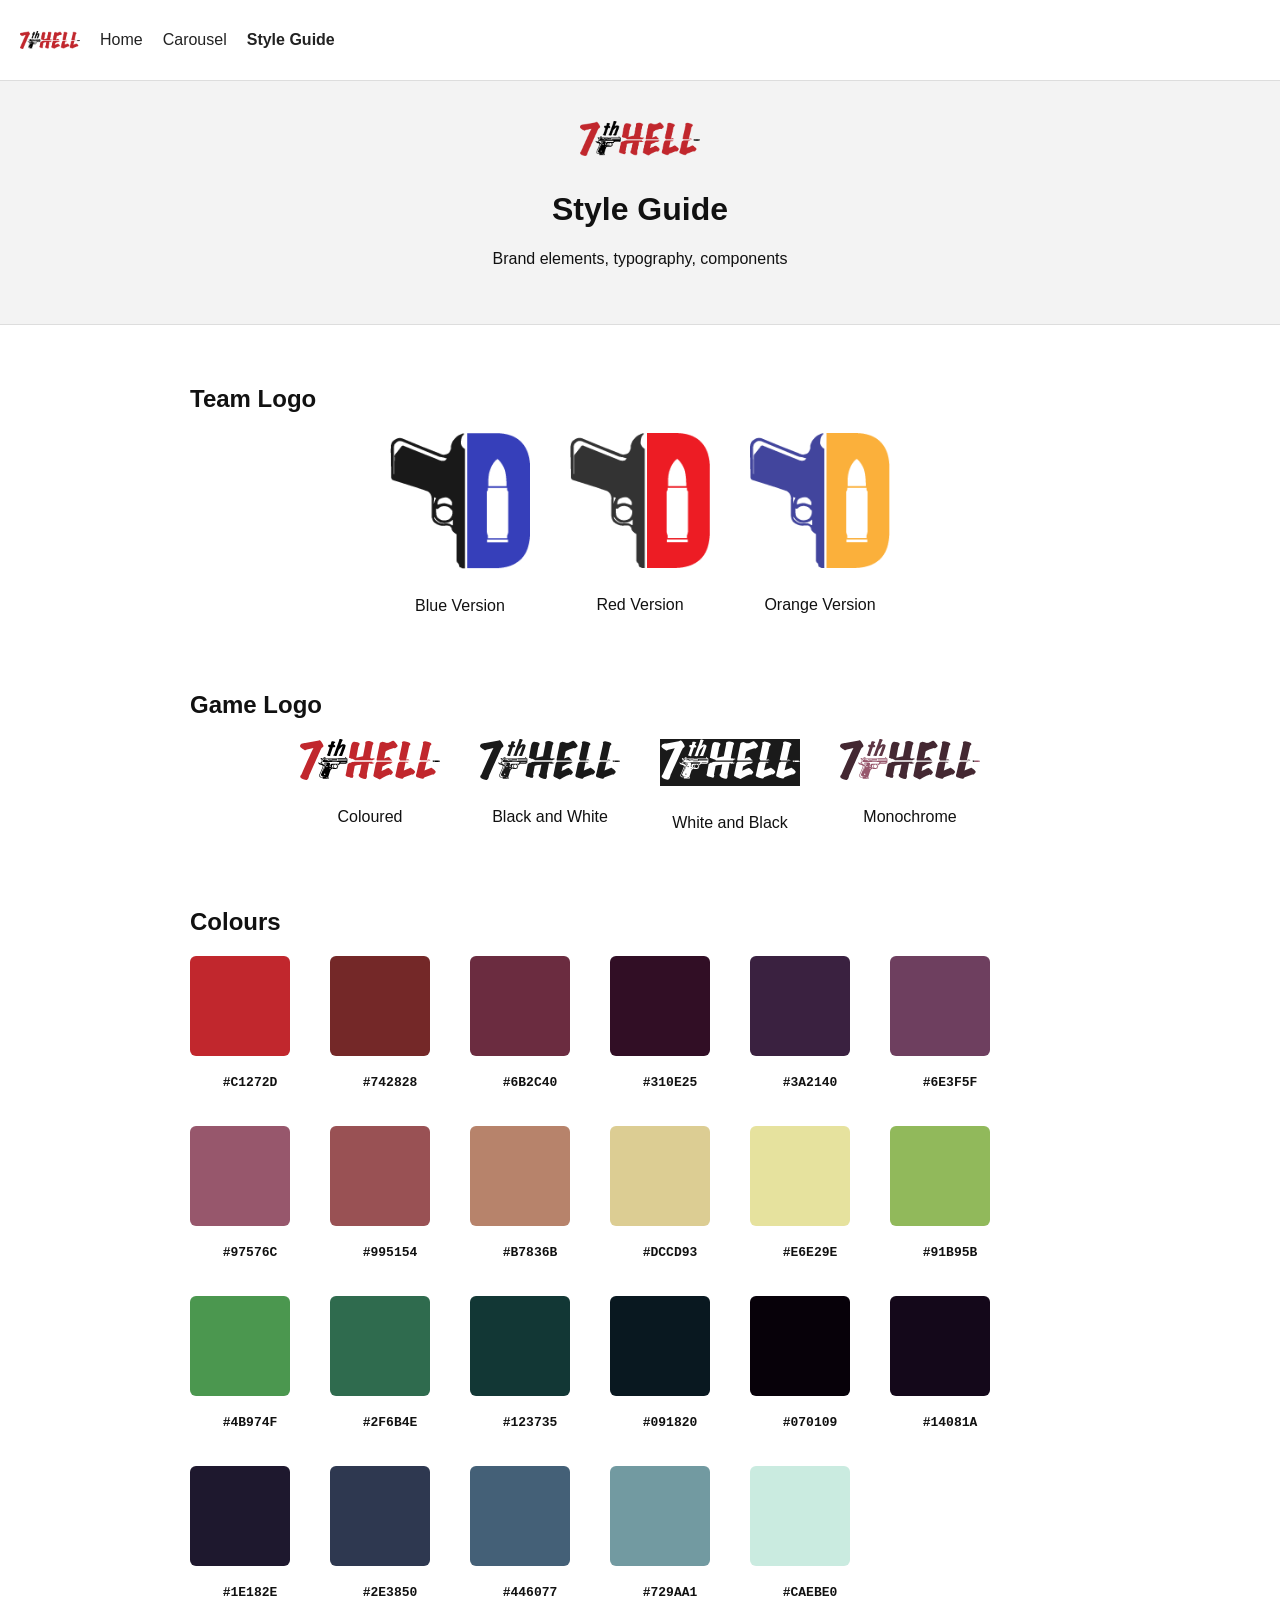
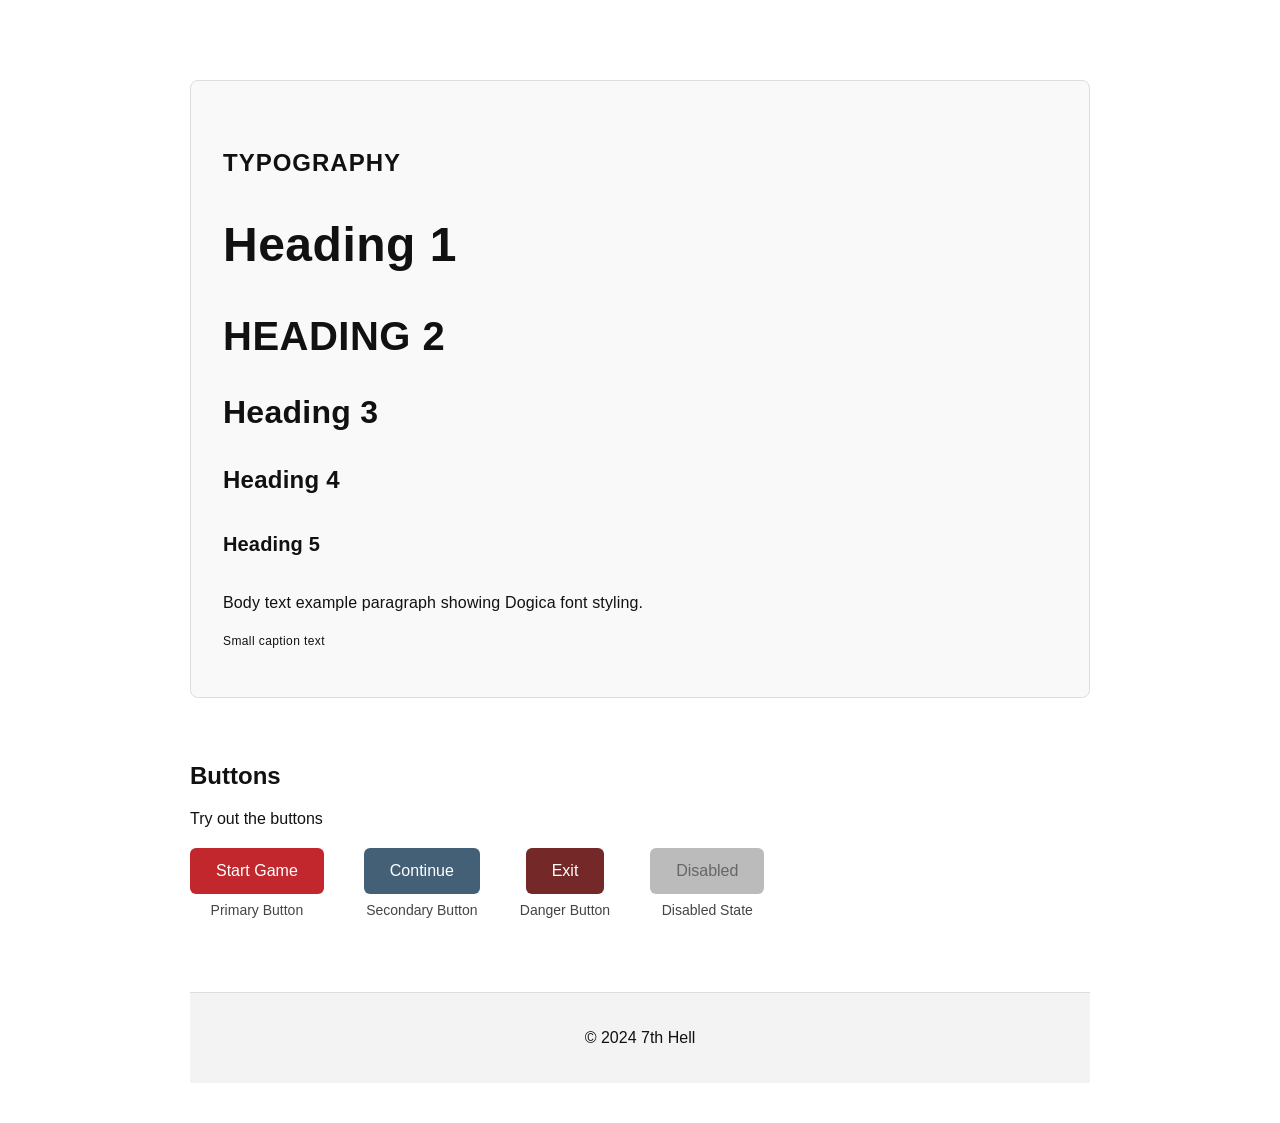
==== index.html @ b63e531c "Replaced old files with final project files" ====
<!doctype html>
<html lang="en">
	<head>
		<meta charset="UTF-8" />
		<meta
			name="viewport"
			content="width=device-width, initial-scale=1.0"
		/>
		<title>Style Guide</title>
		<link
			rel="stylesheet"
			href="styles.css"
		/>
	</head>

	<body>
		<!-- NAVIGATION -->
		<nav class="nav">
			<img
				src="images/7thHell_Logo.png"
				alt="7th Hell Logo"
				class="nav-logo"
			/>
			<ul class="nav-links">
				<li><a href="index.html">Home</a></li>
				<li><a href="carousel.html">Carousel</a></li>
				<li>
					<a
						href="styleguide.html"
						class="active"
						>Style Guide</a
					>
				</li>
			</ul>
		</nav>

		<header class="sg-header">
			<img
				src="images/7thHell_Logo.png"
				alt="7th Hell Logo"
				class="sg-logo"
			/>
			<h1>Style Guide</h1>
			<p class="sg-subtitle">Brand elements, typography, components</p>
		</header>

		<main class="sg-container">

<!-- TEAM LOGO -->
<section class="sg-section">
  <h2>Team Logo</h2>

  <div class="team-logo-row">
    <div class="team-logo-item">
      <img src="images/derek-logo-1-BLUE.png" alt="Team Logo Blue" class="team-logo-img">
      <p>Blue Version</p>
    </div>

    <div class="team-logo-item">
      <img src="images/derek-logo-1-RED.png" alt="Team Logo Red" class="team-logo-img">
      <p>Red Version</p>
    </div>

    <div class="team-logo-item">
      <img src="images/derek-logo-1-WOLVERINE.png" alt="Team Logo Orange" class="team-logo-img">
      <p>Orange Version</p>
    </div>
  </div>

  <div class="team-logo-rules">
  </div>
</section>

<!-- GAME LOGO -->
<section class="sg-section">
  <h2>Game Logo</h2>

  <div class="team-logo-row">
    <div class="team-logo-item">
      <img src="images/coloured_logo.svg" alt="Game Logo Basic" class="team-logo-img">
      <p>Coloured</p>
    </div>

    <div class="team-logo-item">
      <img src="images/b_w_logo.svg" alt="Game Logo B&W" class="team-logo-img">
      <p>Black and White</p>
    </div>

    <div class="team-logo-item">
      <img src="images/w_b_logo.svg" alt="Game Logo W&B" class="team-logo-img">
      <p>White and Black</p>
    </div>

	<div class="team-logo-item">
      <img src="images/monoc_logo.svg" alt="Game Logo Monochrome" class="team-logo-img">
      <p>Monochrome</p>
    </div>
  </div>


  </div>
</section>



			<!-- COLOURS -->
			<section class="sg-section">
				<h2>Colours</h2>

				<div class="colour-grid">
					<div class="colour-item">
						<div class="swatch" style="background-color: #C1272D;"></div>
						<p><code>#C1272D</code></p>
					</div>
					<div class="colour-item">
						<div class="swatch" style="background-color: #742828;"></div>
						<p><code>#742828</code></p>
					</div>
					<div class="colour-item">
						<div class="swatch" style="background-color: #6B2C40;"></div>
						<p><code>#6B2C40</code></p>
					</div>
					<div class="colour-item">
						<div class="swatch" style="background-color: #310E25;"></div>
						<p><code>#310E25</code></p>
					</div>
					<div class="colour-item">
						<div class="swatch" style="background-color: #3A2140;"></div>
						<p><code>#3A2140</code></p>
					</div>
					<div class="colour-item">
						<div class="swatch" style="background-color: #6E3F5F;"></div>
						<p><code>#6E3F5F</code></p>
					</div>
					<div class="colour-item">
						<div class="swatch" style="background-color: #97576C;"></div>
						<p><code>#97576C</code></p>
					</div>
					<div class="colour-item">
						<div class="swatch" style="background-color: #995154;"></div>
						<p><code>#995154</code></p>
					</div>
					<div class="colour-item">
						<div class="swatch" style="background-color: #B7836B;"></div>
						<p><code>#B7836B</code></p>
					</div>
					<div class="colour-item">
						<div class="swatch" style="background-color: #DCCD93;"></div>
						<p><code>#DCCD93</code></p>
					</div>
					<div class="colour-item">
						<div class="swatch" style="background-color: #E6E29E;"></div>
						<p><code>#E6E29E</code></p>
					</div>
					<div class="colour-item">
						<div class="swatch" style="background-color: #91B95B;"></div>
						<p><code>#91B95B</code></p>
					</div>
					<div class="colour-item">
						<div class="swatch" style="background-color: #4B974F;"></div>
						<p><code>#4B974F</code></p>
					</div>
					<div class="colour-item">
						<div class="swatch" style="background-color: #2F6B4E;"></div>
						<p><code>#2F6B4E</code></p>
					</div>
					<div class="colour-item">
						<div class="swatch" style="background-color: #123735;"></div>
						<p><code>#123735</code></p>
					</div>
					<div class="colour-item">
						<div class="swatch" style="background-color: #091820;"></div>
						<p><code>#091820</code></p>
					</div>
					<div class="colour-item">
						<div class="swatch" style="background-color: #070109;"></div>
						<p><code>#070109</code></p>
					</div>
					<div class="colour-item">
						<div class="swatch" style="background-color: #14081A;"></div>
						<p><code>#14081A</code></p>
					</div>
					<div class="colour-item">
						<div class="swatch" style="background-color: #1E182E;"></div>
						<p><code>#1E182E</code></p>
					</div>
					<div class="colour-item">
						<div class="swatch" style="background-color: #2E3850;"></div>
						<p><code>#2E3850</code></p>
					</div>
					<div class="colour-item">
						<div class="swatch" style="background-color: #446077;"></div>
						<p><code>#446077</code></p>
					</div>
					<div class="colour-item">
						<div class="swatch" style="background-color: #729AA1;"></div>
						<p><code>#729AA1</code></p>
					</div>
					<div class="colour-item">
						<div class="swatch" style="background-color: #CAEBE0;"></div>
						<p><code>#CAEBE0</code></p>
					</div>
				</div>
			</section>
			</section>

<!-- Typography Section -->
    <section class="typography-section">
      <h2>Typography</h2>

      <div class="type-samples">
        <h1>Heading 1</h1>
        <h2>Heading 2</h2>
        <h3>Heading 3</h3>
        <h4>Heading 4</h4>
        <h5>Heading 5</h5>
        <p>Body text example paragraph showing Dogica font styling.</p>
        <small>Small caption text</small>
      </div>
    </section>


			<!-- BUTTONS -->
<section class="sg-section">
  <h2>Buttons</h2>

  <p class="sg-subtitle">Try out the buttons</p>

  <div class="button-showcase">

    <div class="button-card">
      <button class="btn primary-btn">Start Game</button>
      <p class="btn-label">Primary Button</p>
    </div>

    <div class="button-card">
      <button class="btn secondary-btn">Continue</button>
      <p class="btn-label">Secondary Button</p>
    </div>

    <div class="button-card">
      <button class="btn danger-btn">Exit</button>
      <p class="btn-label">Danger Button</p>
    </div>

    <div class="button-card">
      <button class="btn disabled-btn" disabled>Disabled</button>
      <p class="btn-label">Disabled State</p>
    </div>

  </div>
</section>


		<footer class="footer">
			<p>© 2024 7th Hell</p>
		</footer>

		<script src="script.js"></script>
	</body>
</html>
---- styles.css ----
/* GENERAL */
body {
	margin: 0;
	font-family: Arial, sans-serif;
	background: #fff;
	color: #222;
}

/* NAV */
.nav {
	display: flex;
	align-items: center;
	padding: 15px 20px;
	border-bottom: 1px solid #ddd;
}

.nav-logo {
	width: 60px;
	margin-right: 20px;
}

.nav-links {
	list-style: none;
	display: flex;
	gap: 20px;
	padding: 0;
}

.nav-links a {
	text-decoration: none;
	color: #222;
}

.nav-links .active {
	font-weight: bold;
}

/* HEADER */
.sg-header {
	text-align: center;
	padding: 40px 20px;
	background: #f3f3f3;
}

.sg-logo {
	width: 120px;
	margin-bottom: 10px;
}

.sg-container {
	max-width: 900px;
	margin: 0 auto;
	padding: 40px 20px;
}

.sg-section {
	margin-bottom: 60px;
}

.sg-section h2 {
	margin-bottom: 20px;
}

.team-logo-img {
	width: 200px;
	height: auto;
	margin-bottom: 12px;
}

.team-logo-row {
	gap: 60px;
	margin-bottom: 30px;
}

/* COLOURS */
.placeholder {
	color: #777;
	margin-bottom: 10px;
}

.colour-grid {
	display: flex;
	flex-wrap: wrap;
	gap: 20px;
	justify-content: flex-start;
}

.colour-item {
	flex: 0 0 auto;
	min-width: 120px;
	text-align: center;
	font-weight: bold;
}

.swatch {
	width: 100px;
	height: 100px;
	border-radius: 6px;
	margin-bottom: 10px;
}

.empty {
	background: #e0e0e0;
	border: 1px dashed #aaa;
}

/* Global site styles */
body {
	font-family: Arial, sans-serif;
	color: #111;
	margin: 0;
	padding: 0;
	background-color: #fff;
}

header {
	padding: 2rem;
	border-bottom: 1px solid #ddd;
}

main {
	padding: 2rem;
}

/* Typography section */
.typography-section {
	font-family: "Dogica", sans-serif;
	background-color: #f9f9f9;
	border: 1px solid #ddd;
	padding: 3rem 2rem;
	margin: 4rem 0;
	border-radius: 8px;
}

.typography-section h2 {
	font-family: "Dogica", sans-serif;
	margin-bottom: 2rem;
	text-transform: uppercase;
	letter-spacing: 1px;
}

.type-samples h1 {
	font-size: 48px;
	line-height: 56px;
	letter-spacing: 0.5px;
}

.type-samples h2 {
	font-size: 40px;
	line-height: 48px;
	letter-spacing: 0.5px;
}

.type-samples h3 {
	font-size: 32px;
	line-height: 40px;
	letter-spacing: 0.25px;
}

.type-samples h4 {
	font-size: 24px;
	line-height: 32px;
	letter-spacing: 0.25px;
}

.type-samples h5 {
	font-size: 20px;
	line-height: 28px;
	letter-spacing: 0.15px;
}

.type-samples p {
	font-size: 16px;
	line-height: 24px;
	letter-spacing: 0.15px;
}

.type-samples small {
	font-size: 12px;
	line-height: 16px;
	letter-spacing: 0.4px;
}

/* Other content */
.other-content {
	margin-top: 4rem;
}
/* BUTTON SHOWCASE LAYOUT */
.button-showcase {
	display: flex;
	gap: 40px;
	flex-wrap: wrap;
	margin-top: 20px;
}

.button-card {
	text-align: center;
}

/* BUTTON BASE */
.btn {
	padding: 14px 26px;
	border: none;
	border-radius: 6px;
	font-size: 16px;
	cursor: pointer;
	transition: 0.2s ease;
}

/* PRIMARY */
.primary-btn {
	background: #c1272d;
	color: white;
}
.primary-btn:hover {
	background: #a02024;
}

/* SECONDARY */
.secondary-btn {
	background: #446077;
	color: white;
}
.secondary-btn:hover {
	background: #3a5266;
}

/* DANGER */
.danger-btn {
	background: #742828;
	color: white;
}
.danger-btn:hover {
	background: #5e1f1f;
}

/* DISABLED */
.disabled-btn {
	background: #bbb;
	color: #666;
	cursor: not-allowed;
}

/* LABEL UNDER BUTTON */
.btn-label {
	margin-top: 8px;
	font-size: 14px;
	color: #444;
}

/* COMPONENTS */
.component-card {
	border: 1px solid #ddd;
	padding: 20px;
	border-radius: 6px;
	max-width: 400px;
	margin-bottom: 30px;
}

.card-img {
	width: 100%;
	border-radius: 4px;
	margin-bottom: 10px;
}

/* FOOTER */
.footer {
	text-align: center;
	padding: 20px;
	background: #f3f3f3;
	border-top: 1px solid #ddd;
}
/* TEAM LOGO */
.team-logo-row {
	display: flex;
	justify-content: center;
	gap: 40px;
	flex-wrap: wrap;
	margin-bottom: 20px;
}

.team-logo-item {
	text-align: center;
}

.team-logo-img {
	width: 140px;
	height: auto;
	margin-bottom: 8px;
}

.team-logo-rules h3 {
	margin-bottom: 10px;
}

.team-logo-rules ul {
	padding-left: 20px;
	line-height: 1.6;
}
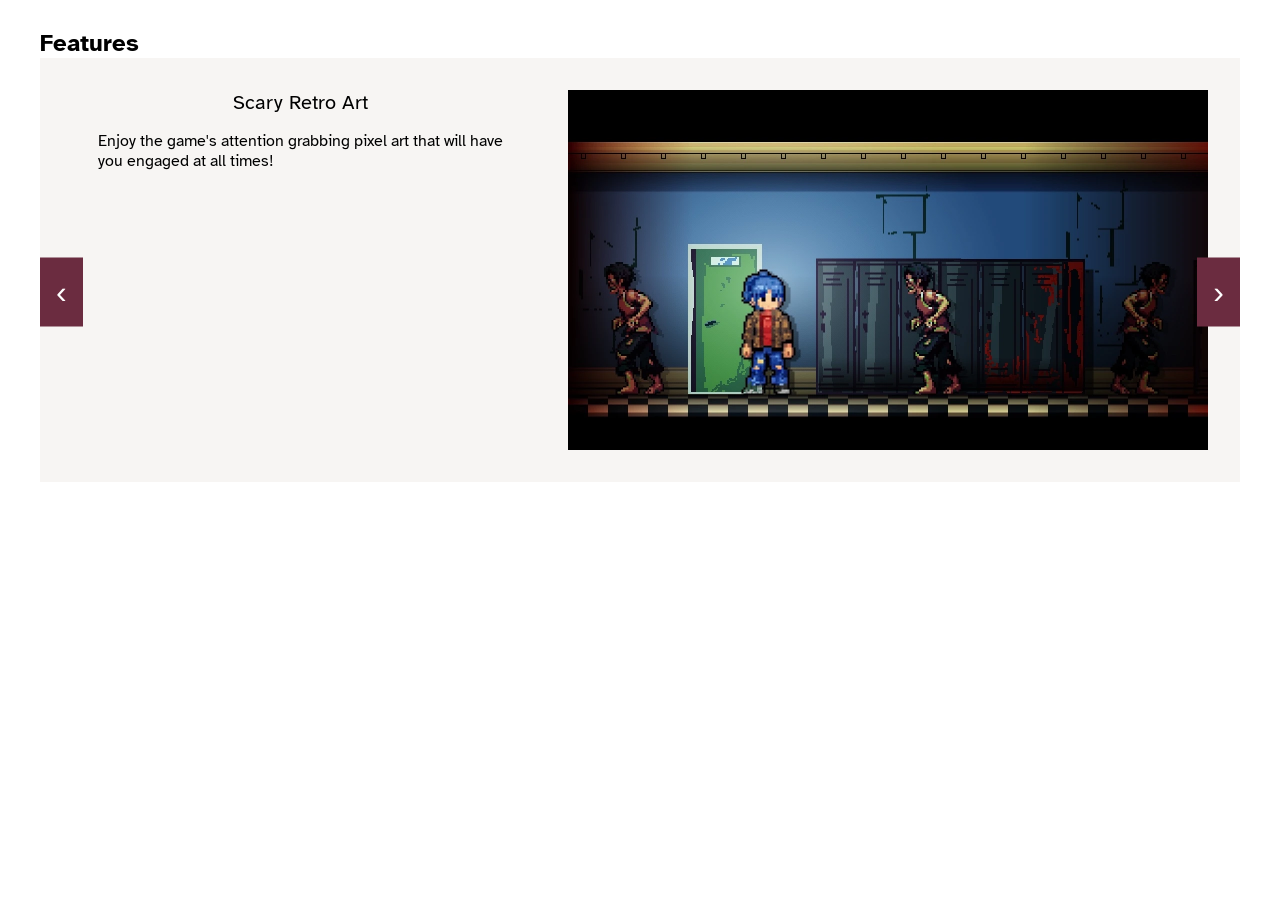
==== commit d077b5d4: "Merge pull request #2 from jmajam/justin-carousel Justin carousel" ====
--- a/index.html
+++ b/index.html
@@ -1,261 +1,84 @@
 <!doctype html>
 <html lang="en">
-	<head>
-		<meta charset="UTF-8" />
-		<meta
-			name="viewport"
-			content="width=device-width, initial-scale=1.0"
-		/>
-		<title>Style Guide</title>
-		<link
-			rel="stylesheet"
-			href="styles.css"
-		/>
-	</head>
+    <head>
+        <meta charset="UTF-8" />
+        <meta name="viewport" content="width=device-width, initial-scale=1.0" />
+        <link rel="preconnect" href="https://fonts.googleapis.com" />
+        <link rel="preconnect" href="https://fonts.gstatic.com" crossorigin />
+        <link
+            href="https://fonts.googleapis.com/css2?family=Atkinson+Hyperlegible:ital,wght@0,400;0,700;1,400;1,700&family=Permanent+Marker&display=swap"
+            rel="stylesheet"
+        />
+        <script src="script.js" defer></script>
+        <link href="styles.css" rel="stylesheet" />
+        <title>7th Hell</title>
+    </head>
+    <body>
+        <div class="carousel">
+            <h2 class="carousel__title">Features</h2>
+            <button
+                class="carousel__nav carousel__nav--prev"
+                aria-label="Move carousel left button"
+            >
+                ‹
+            </button>
 
-	<body>
-		<!-- NAVIGATION -->
-		<nav class="nav">
-			<img
-				src="images/7thHell_Logo.png"
-				alt="7th Hell Logo"
-				class="nav-logo"
-			/>
-			<ul class="nav-links">
-				<li><a href="index.html">Home</a></li>
-				<li><a href="carousel.html">Carousel</a></li>
-				<li>
-					<a
-						href="styleguide.html"
-						class="active"
-						>Style Guide</a
-					>
-				</li>
-			</ul>
-		</nav>
+            <div class="carousel__track">
+                <div class="carousel__slide">
+                    <div class="slide__content">
+                        <h3 class="slide__title">Dynamic battles</h3>
+                        <p class="slide__text">
+                            Use a variety of skills and items to fight your way
+                            through the corrupted school!
+                        </p>
+                    </div>
+                    <div class="slide__image">
+                        <img
+                            src="images/carousel/battle.webp"
+                            alt="battle screen in game"
+                        />
+                    </div>
+                </div>
 
-		<header class="sg-header">
-			<img
-				src="images/7thHell_Logo.png"
-				alt="7th Hell Logo"
-				class="sg-logo"
-			/>
-			<h1>Style Guide</h1>
-			<p class="sg-subtitle">Brand elements, typography, components</p>
-		</header>
+                <div class="carousel__slide">
+                    <div class="slide__content">
+                        <h3 class="slide__title">Captivating Story</h3>
+                        <p class="slide__text">
+                            Get immersed in the fast-paced story that will have
+                            you at the edge of your seat!
+                        </p>
+                    </div>
+                    <div class="slide__image">
+                        <img
+                            src="images/carousel/intro_page_2.webp"
+                            alt="story intro screen"
+                        />
+                    </div>
+                </div>
 
-		<main class="sg-container">
+                <div class="carousel__slide">
+                    <div class="slide__content">
+                        <h3 class="slide__title">Scary Retro Art</h3>
+                        <p class="slide__text">
+                            Enjoy the game's attention grabbing pixel art that
+                            will have you engaged at all times!
+                        </p>
+                    </div>
+                    <div class="slide__image">
+                        <img
+                            src="images/carousel/scary_retro_art.webp"
+                            alt="hallway scene"
+                        />
+                    </div>
+                </div>
+            </div>
 
-<!-- TEAM LOGO -->
-<section class="sg-section">
-  <h2>Team Logo</h2>
-
-  <div class="team-logo-row">
-    <div class="team-logo-item">
-      <img src="images/derek-logo-1-BLUE.png" alt="Team Logo Blue" class="team-logo-img">
-      <p>Blue Version</p>
-    </div>
-
-    <div class="team-logo-item">
-      <img src="images/derek-logo-1-RED.png" alt="Team Logo Red" class="team-logo-img">
-      <p>Red Version</p>
-    </div>
-
-    <div class="team-logo-item">
-      <img src="images/derek-logo-1-WOLVERINE.png" alt="Team Logo Orange" class="team-logo-img">
-      <p>Orange Version</p>
-    </div>
-  </div>
-
-  <div class="team-logo-rules">
-  </div>
-</section>
-
-<!-- GAME LOGO -->
-<section class="sg-section">
-  <h2>Game Logo</h2>
-
-  <div class="team-logo-row">
-    <div class="team-logo-item">
-      <img src="images/coloured_logo.svg" alt="Game Logo Basic" class="team-logo-img">
-      <p>Coloured</p>
-    </div>
-
-    <div class="team-logo-item">
-      <img src="images/b_w_logo.svg" alt="Game Logo B&W" class="team-logo-img">
-      <p>Black and White</p>
-    </div>
-
-    <div class="team-logo-item">
-      <img src="images/w_b_logo.svg" alt="Game Logo W&B" class="team-logo-img">
-      <p>White and Black</p>
-    </div>
-
-	<div class="team-logo-item">
-      <img src="images/monoc_logo.svg" alt="Game Logo Monochrome" class="team-logo-img">
-      <p>Monochrome</p>
-    </div>
-  </div>
-
-
-  </div>
-</section>
-
-
-
-			<!-- COLOURS -->
-			<section class="sg-section">
-				<h2>Colours</h2>
-
-				<div class="colour-grid">
-					<div class="colour-item">
-						<div class="swatch" style="background-color: #C1272D;"></div>
-						<p><code>#C1272D</code></p>
-					</div>
-					<div class="colour-item">
-						<div class="swatch" style="background-color: #742828;"></div>
-						<p><code>#742828</code></p>
-					</div>
-					<div class="colour-item">
-						<div class="swatch" style="background-color: #6B2C40;"></div>
-						<p><code>#6B2C40</code></p>
-					</div>
-					<div class="colour-item">
-						<div class="swatch" style="background-color: #310E25;"></div>
-						<p><code>#310E25</code></p>
-					</div>
-					<div class="colour-item">
-						<div class="swatch" style="background-color: #3A2140;"></div>
-						<p><code>#3A2140</code></p>
-					</div>
-					<div class="colour-item">
-						<div class="swatch" style="background-color: #6E3F5F;"></div>
-						<p><code>#6E3F5F</code></p>
-					</div>
-					<div class="colour-item">
-						<div class="swatch" style="background-color: #97576C;"></div>
-						<p><code>#97576C</code></p>
-					</div>
-					<div class="colour-item">
-						<div class="swatch" style="background-color: #995154;"></div>
-						<p><code>#995154</code></p>
-					</div>
-					<div class="colour-item">
-						<div class="swatch" style="background-color: #B7836B;"></div>
-						<p><code>#B7836B</code></p>
-					</div>
-					<div class="colour-item">
-						<div class="swatch" style="background-color: #DCCD93;"></div>
-						<p><code>#DCCD93</code></p>
-					</div>
-					<div class="colour-item">
-						<div class="swatch" style="background-color: #E6E29E;"></div>
-						<p><code>#E6E29E</code></p>
-					</div>
-					<div class="colour-item">
-						<div class="swatch" style="background-color: #91B95B;"></div>
-						<p><code>#91B95B</code></p>
-					</div>
-					<div class="colour-item">
-						<div class="swatch" style="background-color: #4B974F;"></div>
-						<p><code>#4B974F</code></p>
-					</div>
-					<div class="colour-item">
-						<div class="swatch" style="background-color: #2F6B4E;"></div>
-						<p><code>#2F6B4E</code></p>
-					</div>
-					<div class="colour-item">
-						<div class="swatch" style="background-color: #123735;"></div>
-						<p><code>#123735</code></p>
-					</div>
-					<div class="colour-item">
-						<div class="swatch" style="background-color: #091820;"></div>
-						<p><code>#091820</code></p>
-					</div>
-					<div class="colour-item">
-						<div class="swatch" style="background-color: #070109;"></div>
-						<p><code>#070109</code></p>
-					</div>
-					<div class="colour-item">
-						<div class="swatch" style="background-color: #14081A;"></div>
-						<p><code>#14081A</code></p>
-					</div>
-					<div class="colour-item">
-						<div class="swatch" style="background-color: #1E182E;"></div>
-						<p><code>#1E182E</code></p>
-					</div>
-					<div class="colour-item">
-						<div class="swatch" style="background-color: #2E3850;"></div>
-						<p><code>#2E3850</code></p>
-					</div>
-					<div class="colour-item">
-						<div class="swatch" style="background-color: #446077;"></div>
-						<p><code>#446077</code></p>
-					</div>
-					<div class="colour-item">
-						<div class="swatch" style="background-color: #729AA1;"></div>
-						<p><code>#729AA1</code></p>
-					</div>
-					<div class="colour-item">
-						<div class="swatch" style="background-color: #CAEBE0;"></div>
-						<p><code>#CAEBE0</code></p>
-					</div>
-				</div>
-			</section>
-			</section>
-
-<!-- Typography Section -->
-    <section class="typography-section">
-      <h2>Typography</h2>
-
-      <div class="type-samples">
-        <h1>Heading 1</h1>
-        <h2>Heading 2</h2>
-        <h3>Heading 3</h3>
-        <h4>Heading 4</h4>
-        <h5>Heading 5</h5>
-        <p>Body text example paragraph showing Dogica font styling.</p>
-        <small>Small caption text</small>
-      </div>
-    </section>
-
-
-			<!-- BUTTONS -->
-<section class="sg-section">
-  <h2>Buttons</h2>
-
-  <p class="sg-subtitle">Try out the buttons</p>
-
-  <div class="button-showcase">
-
-    <div class="button-card">
-      <button class="btn primary-btn">Start Game</button>
-      <p class="btn-label">Primary Button</p>
-    </div>
-
-    <div class="button-card">
-      <button class="btn secondary-btn">Continue</button>
-      <p class="btn-label">Secondary Button</p>
-    </div>
-
-    <div class="button-card">
-      <button class="btn danger-btn">Exit</button>
-      <p class="btn-label">Danger Button</p>
-    </div>
-
-    <div class="button-card">
-      <button class="btn disabled-btn" disabled>Disabled</button>
-      <p class="btn-label">Disabled State</p>
-    </div>
-
-  </div>
-</section>
-
-
-		<footer class="footer">
-			<p>© 2024 7th Hell</p>
-		</footer>
-
-		<script src="script.js"></script>
-	</body>
+            <button
+                class="carousel__nav carousel__nav--next"
+                aria-label="Move carousel right button"
+            >
+                ›
+            </button>
+        </div>
+    </body>
 </html>
--- a/styles.css
+++ b/styles.css
@@ -1,299 +1,125 @@
-/* GENERAL */
-body {
-	margin: 0;
-	font-family: Arial, sans-serif;
-	background: #fff;
-	color: #222;
+:root {
+    --carousel-background: #f7f5f3;
+    font-size: 16px;
+    font-family: "Atkinson Hyperlegible", sans-serif;
 }
 
-/* NAV */
-.nav {
-	display: flex;
-	align-items: center;
-	padding: 15px 20px;
-	border-bottom: 1px solid #ddd;
+.carousel {
+    position: relative;
+    overflow: hidden;
+    width: 100%;
+    max-width: 1200px;
+    margin: auto;
 }
 
-.nav-logo {
-	width: 60px;
-	margin-right: 20px;
+.carousel__title {
+    font-weight: 700;
+    font-style: normal;
+    font-size: 1.5rem;
+    margin-bottom: 0;
 }
 
-.nav-links {
-	list-style: none;
-	display: flex;
-	gap: 20px;
-	padding: 0;
+.carousel__track {
+    display: flex;
+    transition: transform 0.5s ease;
+    height: auto;
 }
 
-.nav-links a {
-	text-decoration: none;
-	color: #222;
+.carousel__slide {
+    min-width: 100%;
+    display: flex;
+    flex-direction: column-reverse;
+    background-color: var(--carousel-background);
 }
 
-.nav-links .active {
-	font-weight: bold;
+.slide__content,
+.slide__image {
+    padding: 1rem 1rem 0 1rem;
+    box-sizing: border-box;
 }
 
-/* HEADER */
-.sg-header {
-	text-align: center;
-	padding: 40px 20px;
-	background: #f3f3f3;
+.slide__content {
+    width: 100%;
 }
 
-.sg-logo {
-	width: 120px;
-	margin-bottom: 10px;
+.slide__image {
+    width: 100%;
+    display: flex;
+    justify-content: center;
 }
 
-.sg-container {
-	max-width: 900px;
-	margin: 0 auto;
-	padding: 40px 20px;
+.slide__title {
+    font-weight: 500;
+    font-style: normal;
+    font-size: 1.25rem;
+    text-align: center;
+    margin-top: 0;
+    margin-bottom: 0;
+    line-height: 90%;
 }
 
-.sg-section {
-	margin-bottom: 60px;
+.slide__image img {
+    max-width: 100%;
+    max-height: 100%;
+    object-fit: fill;
 }
 
-.sg-section h2 {
-	margin-bottom: 20px;
+.carousel__nav {
+    position: absolute;
+    top: 60%;
+    transform: translateY(-50%);
+    background: #6b2c40;
+    color: white;
+    border: none;
+    padding: 0.75rem;
+    cursor: pointer;
+    font-size: 1.5rem;
+    z-index: 10;
 }
 
-.team-logo-img {
-	width: 200px;
-	height: auto;
-	margin-bottom: 12px;
+.carousel__nav--prev {
+    left: 0;
+}
+.carousel__nav--next {
+    right: 0;
 }
 
-.team-logo-row {
-	gap: 60px;
-	margin-bottom: 30px;
+@media (min-width: 37.5em) {
+    .carousel__title {
+        text-align: left;
+    }
+
+    .carousel__slide {
+        flex-direction: row;
+    }
+
+    .slide__content,
+    .slide__image {
+        padding: 2rem;
+    }
+
+    .slide__content {
+        width: 40%;
+        margin-left: 2vw;
+    }
+
+    .slide__image {
+        width: 60%;
+    }
 }
 
-/* COLOURS */
-.placeholder {
-	color: #777;
-	margin-bottom: 10px;
+@media (min-width: 48em) {
+    .slide__title {
+        margin-bottom: 0;
+        line-height: normal;
+    }
+
+    .carousel__nav {
+        font-size: 2rem;
+        padding: 1rem;
+    }
 }
 
-.colour-grid {
-	display: flex;
-	flex-wrap: wrap;
-	gap: 20px;
-	justify-content: flex-start;
+@media (min-width: 64em) {
+    /* Add any laptop/desktop‑specific overrides here */
 }
-
-.colour-item {
-	flex: 0 0 auto;
-	min-width: 120px;
-	text-align: center;
-	font-weight: bold;
-}
-
-.swatch {
-	width: 100px;
-	height: 100px;
-	border-radius: 6px;
-	margin-bottom: 10px;
-}
-
-.empty {
-	background: #e0e0e0;
-	border: 1px dashed #aaa;
-}
-
-/* Global site styles */
-body {
-	font-family: Arial, sans-serif;
-	color: #111;
-	margin: 0;
-	padding: 0;
-	background-color: #fff;
-}
-
-header {
-	padding: 2rem;
-	border-bottom: 1px solid #ddd;
-}
-
-main {
-	padding: 2rem;
-}
-
-/* Typography section */
-.typography-section {
-	font-family: "Dogica", sans-serif;
-	background-color: #f9f9f9;
-	border: 1px solid #ddd;
-	padding: 3rem 2rem;
-	margin: 4rem 0;
-	border-radius: 8px;
-}
-
-.typography-section h2 {
-	font-family: "Dogica", sans-serif;
-	margin-bottom: 2rem;
-	text-transform: uppercase;
-	letter-spacing: 1px;
-}
-
-.type-samples h1 {
-	font-size: 48px;
-	line-height: 56px;
-	letter-spacing: 0.5px;
-}
-
-.type-samples h2 {
-	font-size: 40px;
-	line-height: 48px;
-	letter-spacing: 0.5px;
-}
-
-.type-samples h3 {
-	font-size: 32px;
-	line-height: 40px;
-	letter-spacing: 0.25px;
-}
-
-.type-samples h4 {
-	font-size: 24px;
-	line-height: 32px;
-	letter-spacing: 0.25px;
-}
-
-.type-samples h5 {
-	font-size: 20px;
-	line-height: 28px;
-	letter-spacing: 0.15px;
-}
-
-.type-samples p {
-	font-size: 16px;
-	line-height: 24px;
-	letter-spacing: 0.15px;
-}
-
-.type-samples small {
-	font-size: 12px;
-	line-height: 16px;
-	letter-spacing: 0.4px;
-}
-
-/* Other content */
-.other-content {
-	margin-top: 4rem;
-}
-/* BUTTON SHOWCASE LAYOUT */
-.button-showcase {
-	display: flex;
-	gap: 40px;
-	flex-wrap: wrap;
-	margin-top: 20px;
-}
-
-.button-card {
-	text-align: center;
-}
-
-/* BUTTON BASE */
-.btn {
-	padding: 14px 26px;
-	border: none;
-	border-radius: 6px;
-	font-size: 16px;
-	cursor: pointer;
-	transition: 0.2s ease;
-}
-
-/* PRIMARY */
-.primary-btn {
-	background: #c1272d;
-	color: white;
-}
-.primary-btn:hover {
-	background: #a02024;
-}
-
-/* SECONDARY */
-.secondary-btn {
-	background: #446077;
-	color: white;
-}
-.secondary-btn:hover {
-	background: #3a5266;
-}
-
-/* DANGER */
-.danger-btn {
-	background: #742828;
-	color: white;
-}
-.danger-btn:hover {
-	background: #5e1f1f;
-}
-
-/* DISABLED */
-.disabled-btn {
-	background: #bbb;
-	color: #666;
-	cursor: not-allowed;
-}
-
-/* LABEL UNDER BUTTON */
-.btn-label {
-	margin-top: 8px;
-	font-size: 14px;
-	color: #444;
-}
-
-/* COMPONENTS */
-.component-card {
-	border: 1px solid #ddd;
-	padding: 20px;
-	border-radius: 6px;
-	max-width: 400px;
-	margin-bottom: 30px;
-}
-
-.card-img {
-	width: 100%;
-	border-radius: 4px;
-	margin-bottom: 10px;
-}
-
-/* FOOTER */
-.footer {
-	text-align: center;
-	padding: 20px;
-	background: #f3f3f3;
-	border-top: 1px solid #ddd;
-}
-/* TEAM LOGO */
-.team-logo-row {
-	display: flex;
-	justify-content: center;
-	gap: 40px;
-	flex-wrap: wrap;
-	margin-bottom: 20px;
-}
-
-.team-logo-item {
-	text-align: center;
-}
-
-.team-logo-img {
-	width: 140px;
-	height: auto;
-	margin-bottom: 8px;
-}
-
-.team-logo-rules h3 {
-	margin-bottom: 10px;
-}
-
-.team-logo-rules ul {
-	padding-left: 20px;
-	line-height: 1.6;
-}
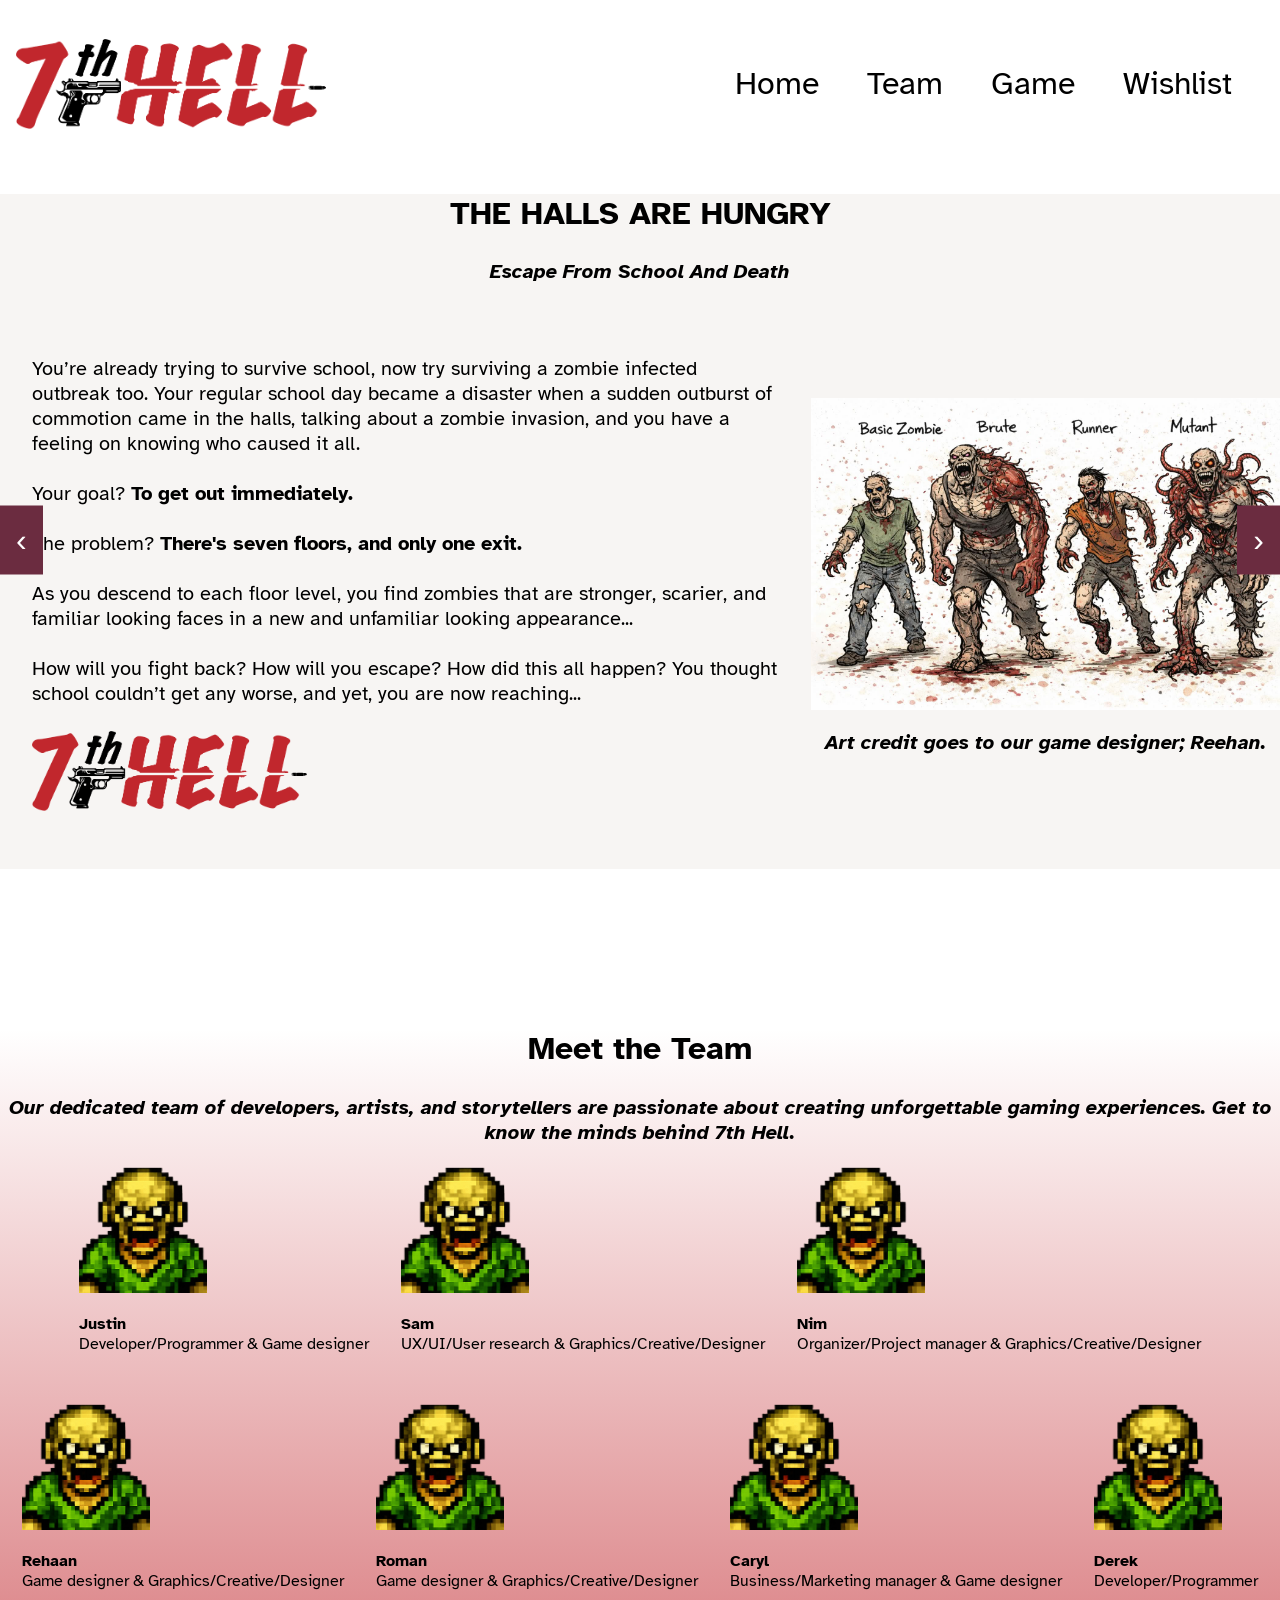
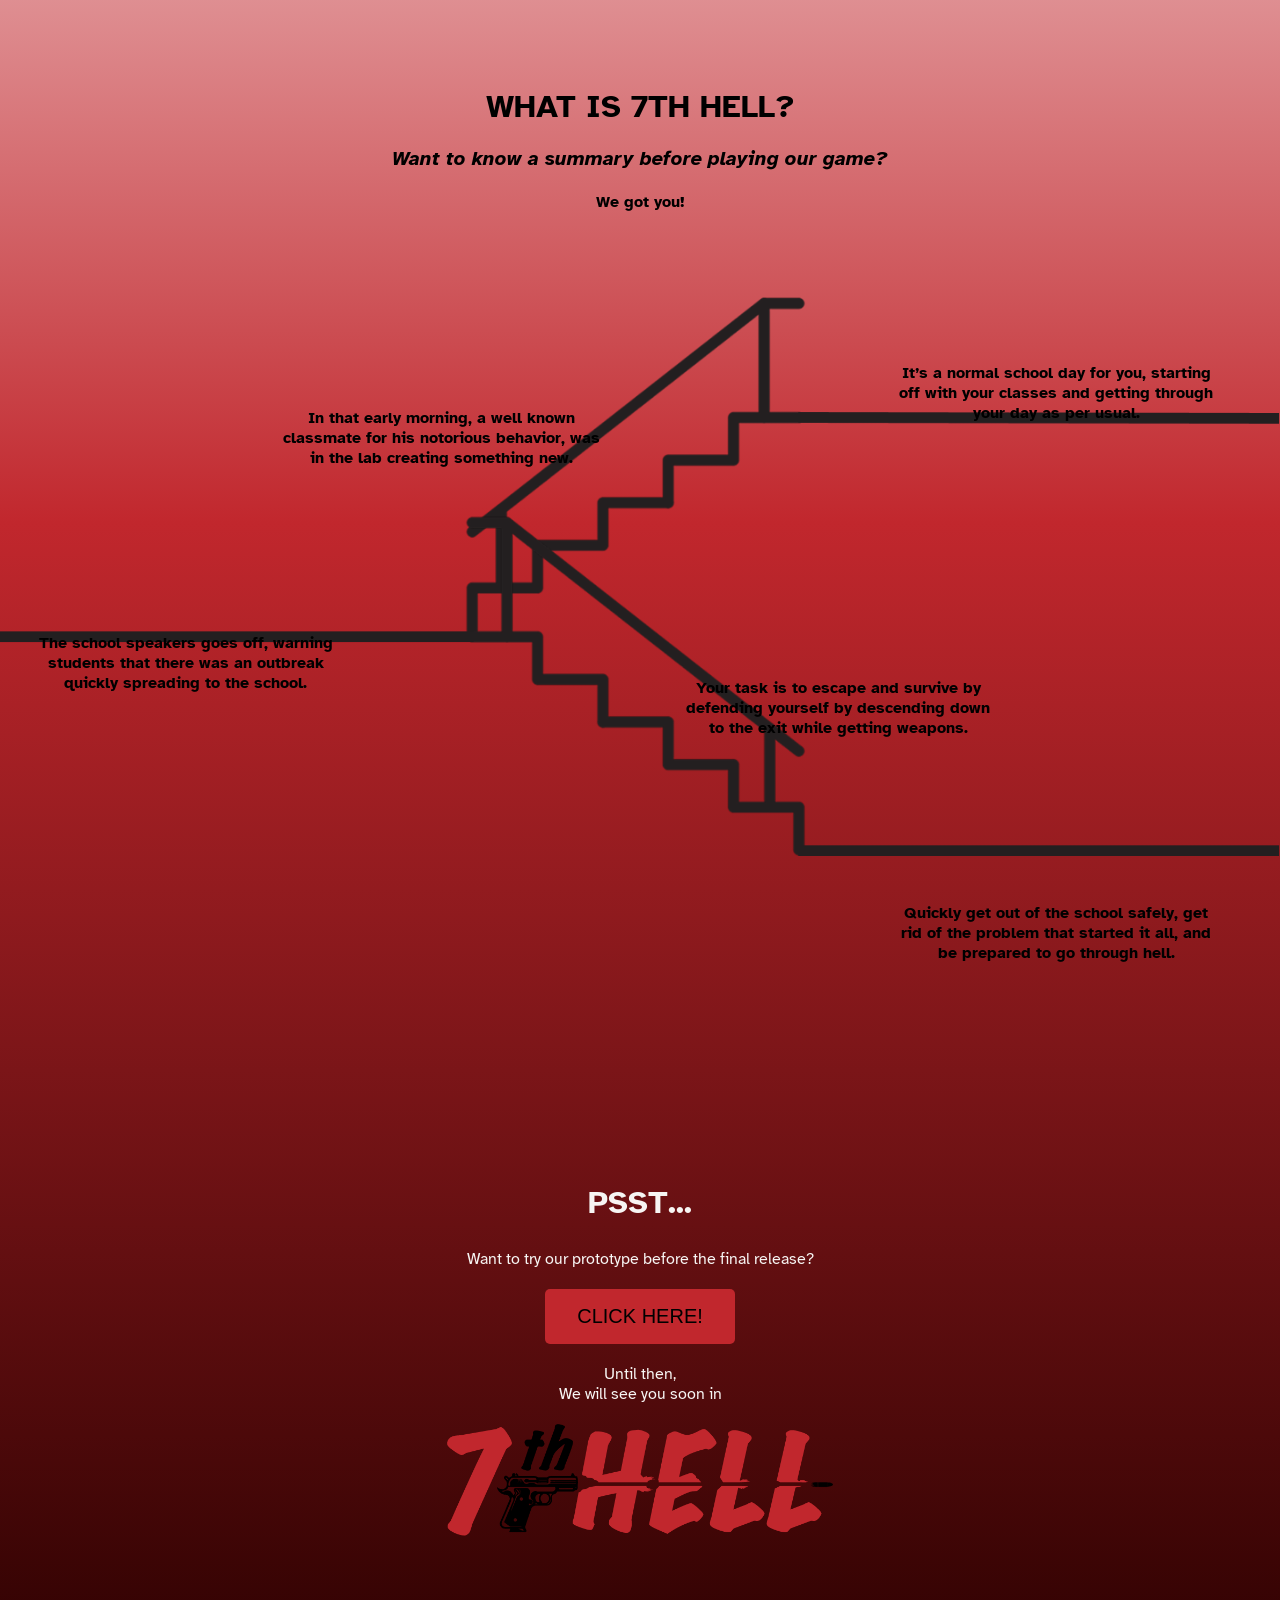
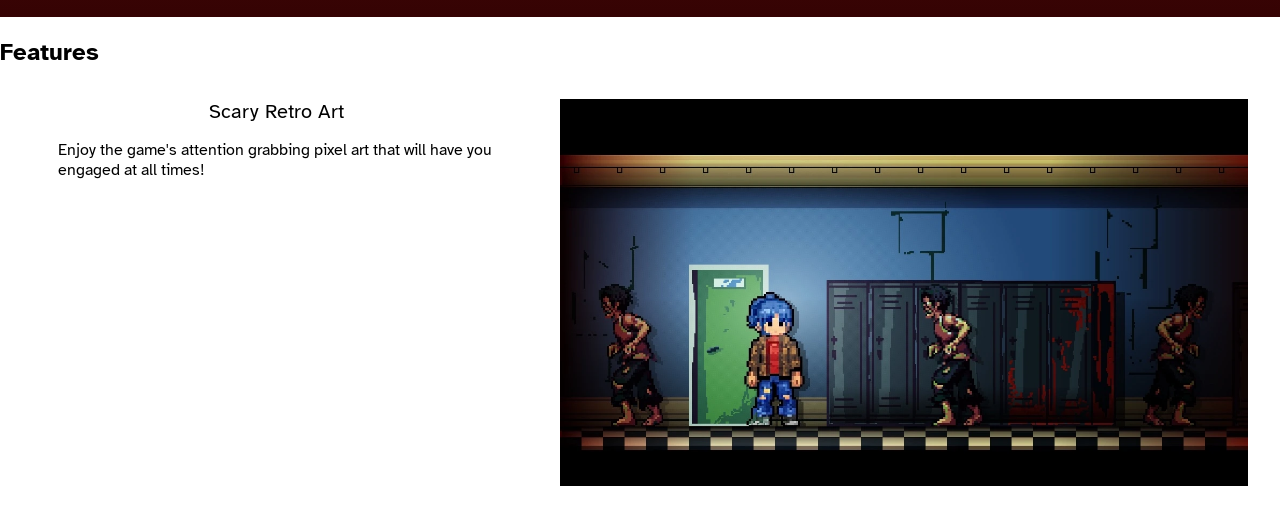
==== commit fc2b98c8: "Merge branch 'main' into sam-ux/ui-design" ====
--- a/index.html
+++ b/index.html
@@ -11,9 +11,188 @@
         />
         <script src="script.js" defer></script>
         <link href="styles.css" rel="stylesheet" />
+        <link rel="preconnect" href="https://fonts.googleapis.com">
+        <link rel="preconnect" href="https://fonts.gstatic.com" crossorigin>
+        <link href="https://fonts.googleapis.com/css2?family=Atkinson+Hyperlegible:ital,wght@0,400;0,700;1,400;1,700&display=swap" rel="stylesheet">
         <title>7th Hell</title>
     </head>
     <body>
+        <header class="header__ui">
+            <img
+                src="project images/7thHell_Logo.png"
+                alt="7th Hell Logo"
+                class="logo__7thHell"
+            />
+            <nav class="nav__bar">
+                <ul class="nav__links">
+                    <li><a href="#home" class="nav__item">Home</a></li>
+                    <li><a href="#team" class="nav__item">Team</a></li>
+                    <li><a href="#game" class="nav__item">Game</a></li>
+                    <li><a href="#wishlist" class="nav__item">Wishlist</a></li>
+                </ul>
+            </nav>
+        </header>
+        <main>
+            <section class="home__ui" id="home">
+                <h2>THE HALLS ARE HUNGRY</h2>
+                <h3>Escape From School And Death</h3>
+                <div class="alignment__ui">
+                    <p>
+                        You’re already trying to survive school, now try
+                        surviving a zombie infected outbreak too. Your regular
+                        school day became a disaster when a sudden outburst of
+                        commotion came in the halls, talking about a zombie
+                        invasion, and you have a feeling on knowing who caused
+                        it all. <br /><br />
+                        Your goal? <strong>To get out immediately.</strong
+                        ><br /><br />
+                        The problem?
+                        <strong>There's seven floors, and only one exit.</strong
+                        ><br /><br />
+                        As you descend to each floor level, you find zombies
+                        that are stronger, scarier, and familiar looking faces
+                        in a new and unfamiliar looking appearance...
+                        <br /><br />
+                        How will you fight back? How will you escape? How did
+                        this all happen? You thought school couldn’t get any
+                        worse, and yet, you are now reaching... <br /><br />
+                        <img
+                            src="project images/7thHell_Logo.png"
+                            alt="7th Hell Logo"
+                            class="logo__home"
+                        />
+                    </p>
+                    <div class="zombie__section">
+                        <img
+                            src="project images/zombieTypes.jpg"
+                            alt="7th Hell Zombie Types"
+                            class="zombies__picture"
+                        />
+                        <h3>Art credit goes to our game designer; Reehan.</h3>
+                    </div>
+                </div>
+            </section>
+            <div class="gradient__section">
+                <section class="team__section" id="team">
+                    <h2>Meet the Team</h2>
+                    <h3>
+                        Our dedicated team of developers, artists, and
+                        storytellers are passionate about creating unforgettable
+                        gaming experiences. Get to know the minds behind 7th
+                        Hell.
+                    </h3>
+                    <div class="team__members">
+                        <div class="team__member__justin">
+                            <img src="project images/basiczombie-front.png" alt="Justin's Picture" class="team__member__image"/>
+                            <p>
+                                <strong>Justin</strong><br />
+                                Developer/Programmer & Game designer
+                            </p>
+                        </div>
+                        <div class="team__member__sam">
+                            <img src="project images/basiczombie-front.png" alt="Sam's Picture" class="team__member__image"/>
+                            <p>
+                                <strong>Sam</strong><br />
+                                UX/UI/User research & Graphics/Creative/Designer
+                            </p>
+                        </div>
+                        <div class="team__member__nim">
+                            <img src="project images/basiczombie-front.png" alt="Nim's Picture" class="team__member__image"/>
+                            <p>
+                                <strong>Nim</strong><br />
+                                Organizer/Project manager &
+                                Graphics/Creative/Designer
+                            </p>
+                        </div>
+                        <div class="team__member__rehaan">
+                            <img src="project images/basiczombie-front.png" alt="Rehaan's Picture" class="team__member__image"/>
+                            <p>
+                                <strong>Rehaan</strong><br />
+                                Game designer & Graphics/Creative/Designer
+                            </p>
+                        </div>
+                        <div class="team__member__roman">
+                            <img src="project images/basiczombie-front.png" alt="Roman's Picture" class="team__member__image"/>
+                            <p>
+                                <strong>Roman</strong><br />
+                                Game designer & Graphics/Creative/Designer
+                            </p>
+                        </div>
+                        <div class="team__member__caryl">
+                            <img src="project images/basiczombie-front.png" alt="Caryl's Picture" class="team__member__image"/>
+                            <p>
+                                <strong>Caryl</strong><br />
+                                Business/Marketing manager & Game designer
+                            </p>
+                        </div>
+                        <div class="team__member__derek">
+                            <img src="project images/basiczombie-front.png" alt="Derek's Picture" class="team__member__image"/>
+                            <p>
+                                <strong>Derek</strong><br />
+                                Developer/Programmer
+                            </p>
+                        </div>
+                    </div>
+                </section>
+                    <div class="game__heading">
+                        <h2 class="game__heading__title">WHAT IS 7TH HELL?</h2>
+                        <h3 class="game__heading__subtitle">
+                            Want to know a summary before playing our game?
+                        </h3>
+                        <h4 class="game_heading__description">We got you!</h4>
+                    </div>
+                    <section class="game__section" id="game">
+                        <p class="game__summary game__summary__1">
+                            It’s a normal school day for you, starting off with your
+                            classes and getting through your day as per usual.
+                        </p>
+                        <p class="game__summary game__summary__2">
+                            In that early morning, a well known classmate for his
+                            notorious behavior, was in the lab creating something
+                            new.
+                        </p>
+                        <p class="game__summary game__summary__3">
+                            The school speakers goes off, warning students that
+                            there was an outbreak quickly spreading to the school.
+                        </p>
+                        <p class="game__summary game__summary__4">
+                            Your task is to escape and survive by defending yourself
+                            by descending down to the exit while getting weapons.
+                        </p>
+                        <p class="game__summary game__summary__5">
+                            Quickly get out of the school safely, get rid of the
+                            problem that started it all, and be prepared to go
+                            through hell.
+                        </p>
+                    </section>
+                </section>
+                <section class="wishlist__section" id="wishlist">
+                    <h2>PSST...</h2>
+                    <p>
+                        Want to try our prototype before the final release?
+                    </p>
+                    <h3>
+                        <button class="wishlist__button">
+                            <a href="https://www.figma.com/proto/dEAAkjIJtkIAUS0LlNSwKe/hi-fi-7th-hell?node-id=215-594&p=f&t=7ekB4xwMlvvzVMOg-1&scaling=contain&content-scaling=fixed&page-id=7%3A3&starting-point-node-id=137%3A1004"
+                            target="_blank"
+                            >CLICK HERE!</a>
+                        </button>
+                    </h3>
+                    <p>
+                        Until then, <br />
+                        We will see you soon in <br /><br />
+                        <img
+                            src="project images/7thHell_Logo.png"
+                            alt="7th Hell Logo"
+                            class="logo__wishlist"
+                        />
+                    </p>
+                </section>
+                <br /><br /><br />
+            </div>
+        </main>
+    </body>
+</html>
         <div class="carousel">
             <h2 class="carousel__title">Features</h2>
             <button
--- a/styles.css
+++ b/styles.css
@@ -1,4 +1,290 @@
 :root {
+    --text-red: #c1272d;
+    font-family: "Atkinson Hyperlegible", sans-serif;
+}
+
+* {
+    box-sizing: border-box;
+}
+
+html, body {
+    width: 100%;
+    margin: 0;
+    padding: 0;
+    overflow-x: hidden;
+}
+
+.header__ui {
+    display: flex;
+    justify-content: space-between;
+    align-items: center;
+    padding: 1rem;
+    width: 100%;
+}
+
+.logo__7thHell {
+    width: auto;
+    height: 10vh;
+    align-items: left;
+}
+
+.nav__links {
+    display: flex;
+    list-style: none;
+    gap: 3rem;
+    text-align: right;
+    font-size: 2rem;
+    align-items: center;
+    padding: 1rem 2rem;
+}
+
+.home__ui {
+    background-color: #f7f5f3;
+}
+
+.home__ui h2 {
+    font-size: 2rem;
+    text-align: center;
+}
+
+.home__ui h3 {
+    font-size: 1.25rem;
+    font-weight: bold;
+    font-style: italic;
+    text-align: center;
+}
+
+.home__ui .alignment__ui {
+    display: flex;
+    align-items: center;
+    justify-content: space-between;
+}
+
+.home__ui p {
+    font-size: 1.25rem;
+    text-align: left;
+    padding: 2rem;
+}
+
+.home__ui img {
+    width: auto;
+    height: 5rem;
+    align-items: left;
+}
+
+.home__ui .zombie__section .zombies__picture {
+    max-width: 100%;
+    height: auto;
+    display: block;
+}
+
+.team__member__image {
+    width: 10vw;
+}
+
+.team__section {
+  margin-top: 10rem;
+}
+
+.team__section h2 {
+    font-size: 2rem;
+    text-align: center;
+}
+
+.team__section h3 {
+    font-size: 1.25rem;
+    font-weight: bold;
+    font-style: italic;
+    text-align: center;
+}
+
+.team__section .team__members {
+    display: flex;
+    flex-wrap: wrap;
+    gap: 2rem;
+    justify-content: center;
+}
+
+.gradient__section {
+    background: linear-gradient(to bottom, #0000, var(--text-red), #350303);
+    width: 100%;
+}
+
+.game__section {
+    background-image: url("project\ images\/stairs.png");
+    background-size: contain;
+    background-repeat: no-repeat;
+    position: relative;
+    width: 100%;
+    height: 100vh;
+    margin-top: 0;
+}
+
+.game__heading {
+    text-align: center;
+    margin-bottom: 5vh;
+    margin-top: 5rem;
+}
+
+.game__heading__title {
+    font-size: 2rem;
+    text-align: center;
+    margin-bottom: 0;
+}
+
+.game__heading__subtitle {
+    font-size: 1.25rem;
+    font-weight: bold;
+    font-style: italic;
+    text-align: center;
+}
+
+.game__heading__description {
+    font-size: 1.25rem;
+    font-weight: bold;
+    font-style: italic;
+    text-align: center;
+    color: var(--text-red);
+    font-weight: 700;
+}
+
+.game__summary {
+    font-size: 1.25rem;
+    font-weight: 700;
+}
+
+.game__summary__1 {
+    position: absolute;
+    right: 5%;
+    top: 10%;
+    width: 25%;
+}
+
+.game__summary__2 {
+    position: absolute;
+    left: 22%;
+    top: 15%;
+    width: 25%;
+}
+
+.game__summary__3 {
+    position: absolute;
+    left: 2%;
+    top: 40%;
+    width: 25%;
+}
+
+.game__summary__4 {
+    position: absolute;
+    right: 22%;
+    top: 45%;
+    width: 25%;
+}
+
+.game__summary__5 {
+    position: absolute;
+    right: 5%;
+    top: 70%;
+    width: 25%;
+}
+
+.game__section h2 {
+    font-size: 2rem;
+    text-align: center;
+    color: var(--text-red);
+}
+
+.game__section h3 {
+    font-size: 1.25rem;
+    font-weight: bold;
+    font-style: italic;
+    text-align: center;
+}
+
+.game__section p {
+    font-size: 1rem;
+    text-align: center;
+}
+
+.wishlist__section h2 {
+    font-size: 2rem;
+    text-align: center;
+    color: #f7f5f3;
+}
+
+.wishlist__section h3 {
+    font-size: 1.25rem;
+    font-weight: bold;
+    font-style: italic;
+    text-align: center;
+}
+
+.wishlist__section p {
+    font-size: 1rem;
+    text-align: center;
+    color: #f7f5f3;
+}
+
+.wishlist__section .logo__wishlist {
+    width: auto;
+    height: 7rem;
+    align-items: center;
+}
+
+.wishlist__button {
+    display: block;
+    margin: 0 auto;
+    padding: 1rem 2rem;
+    font-size: 1.25rem;
+    background-color: var(--text-red);
+    color: white;
+    border: none;
+    border-radius: 5px;
+    cursor: pointer;
+}
+
+/* Unvisited link */
+a:link {
+  color: black;
+  text-decoration: none;
+}
+
+/* Visited link */
+a:visited {
+  color: black;
+}
+
+/* Mouse over link */
+a:hover {
+  color: #729AA1;
+  text-decoration: underline;
+}
+
+/* Selected link (while clicking) */
+a:active {
+  color: #DCCD93;
+}
+
+/* Desktop default styles here */
+
+@media (max-width: 64em) {
+  /* laptops and small desktops (≈1024px) */
+}
+
+@media (max-width: 48em) {
+  /* tablets (≈768px) */
+  .header__ui {
+    flex-direction: column;
+    justify-content: center;
+  }
+  .nav__links {
+    gap:1.5rem;
+  }
+}
+
+@media (max-width: 37.5em) {
+  /* phones (≈600px) */
+}
     --carousel-background: #f7f5f3;
     font-size: 16px;
     font-family: "Atkinson Hyperlegible", sans-serif;
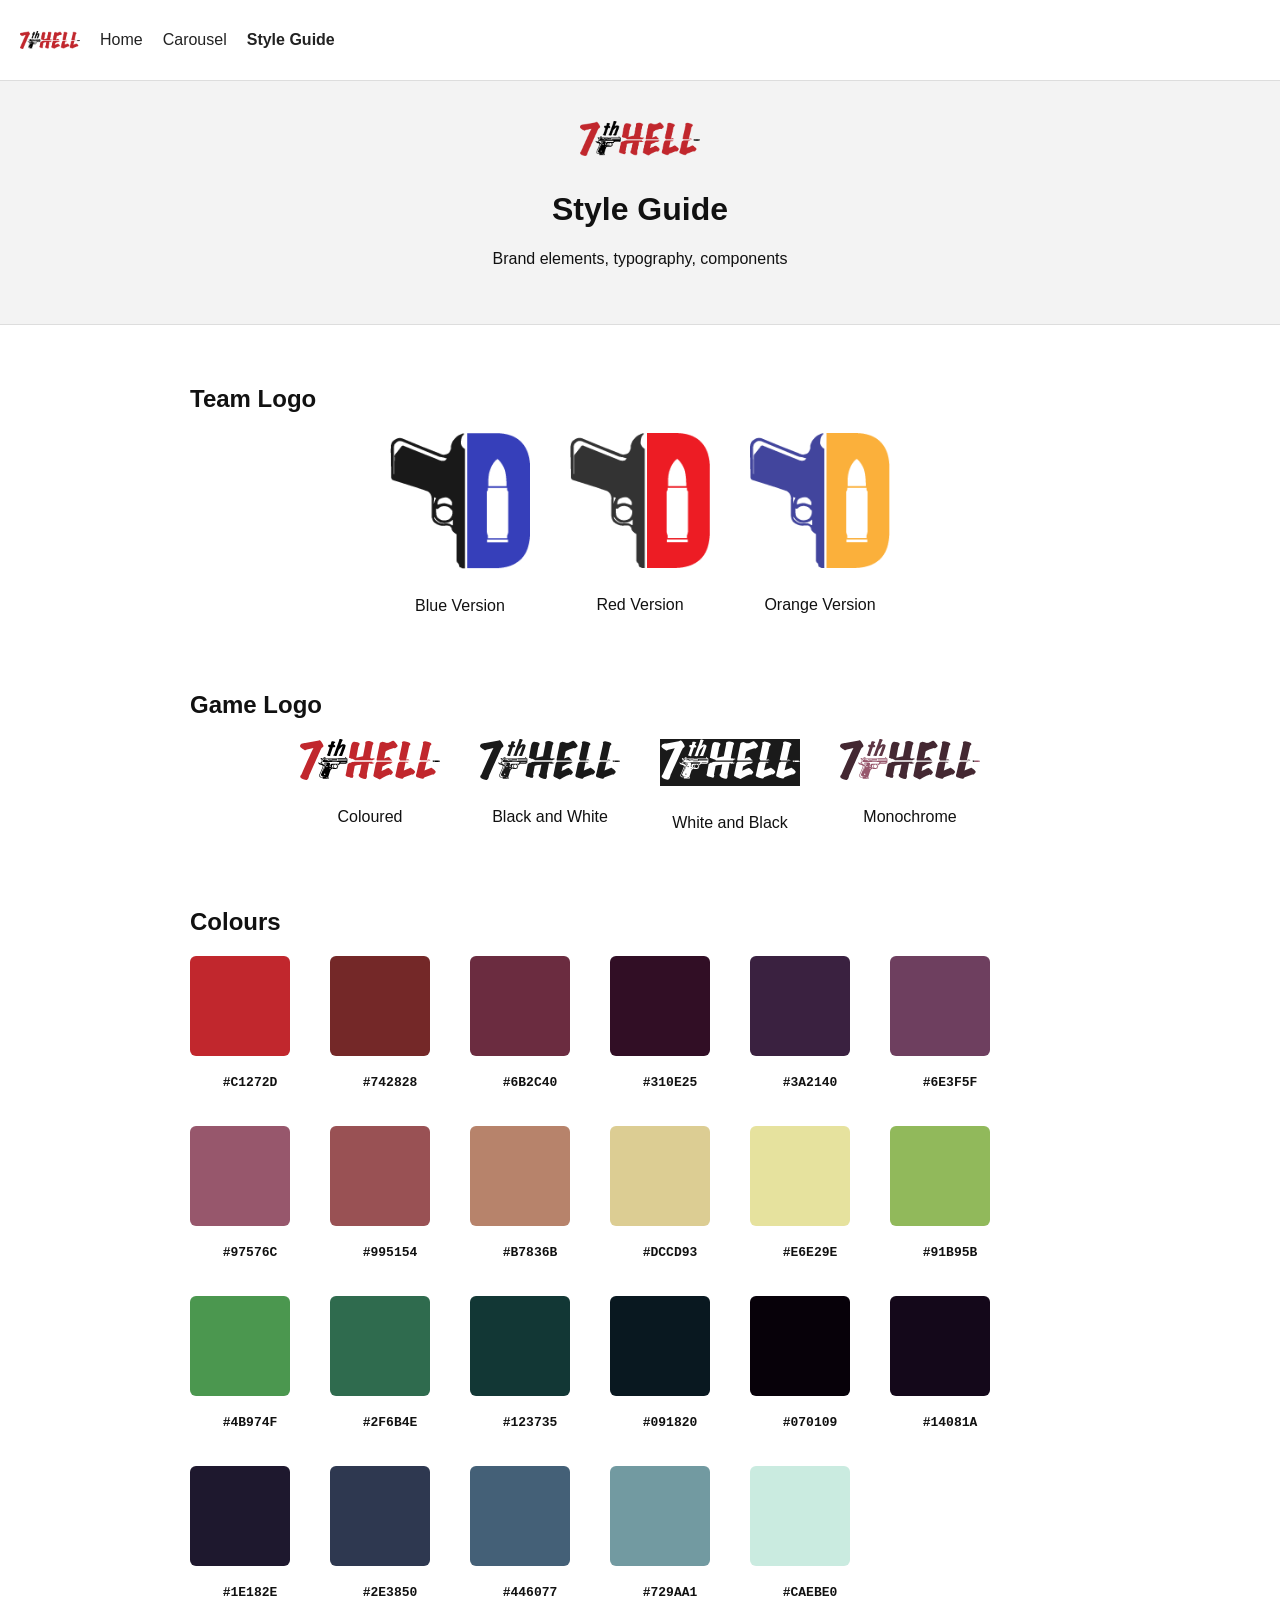
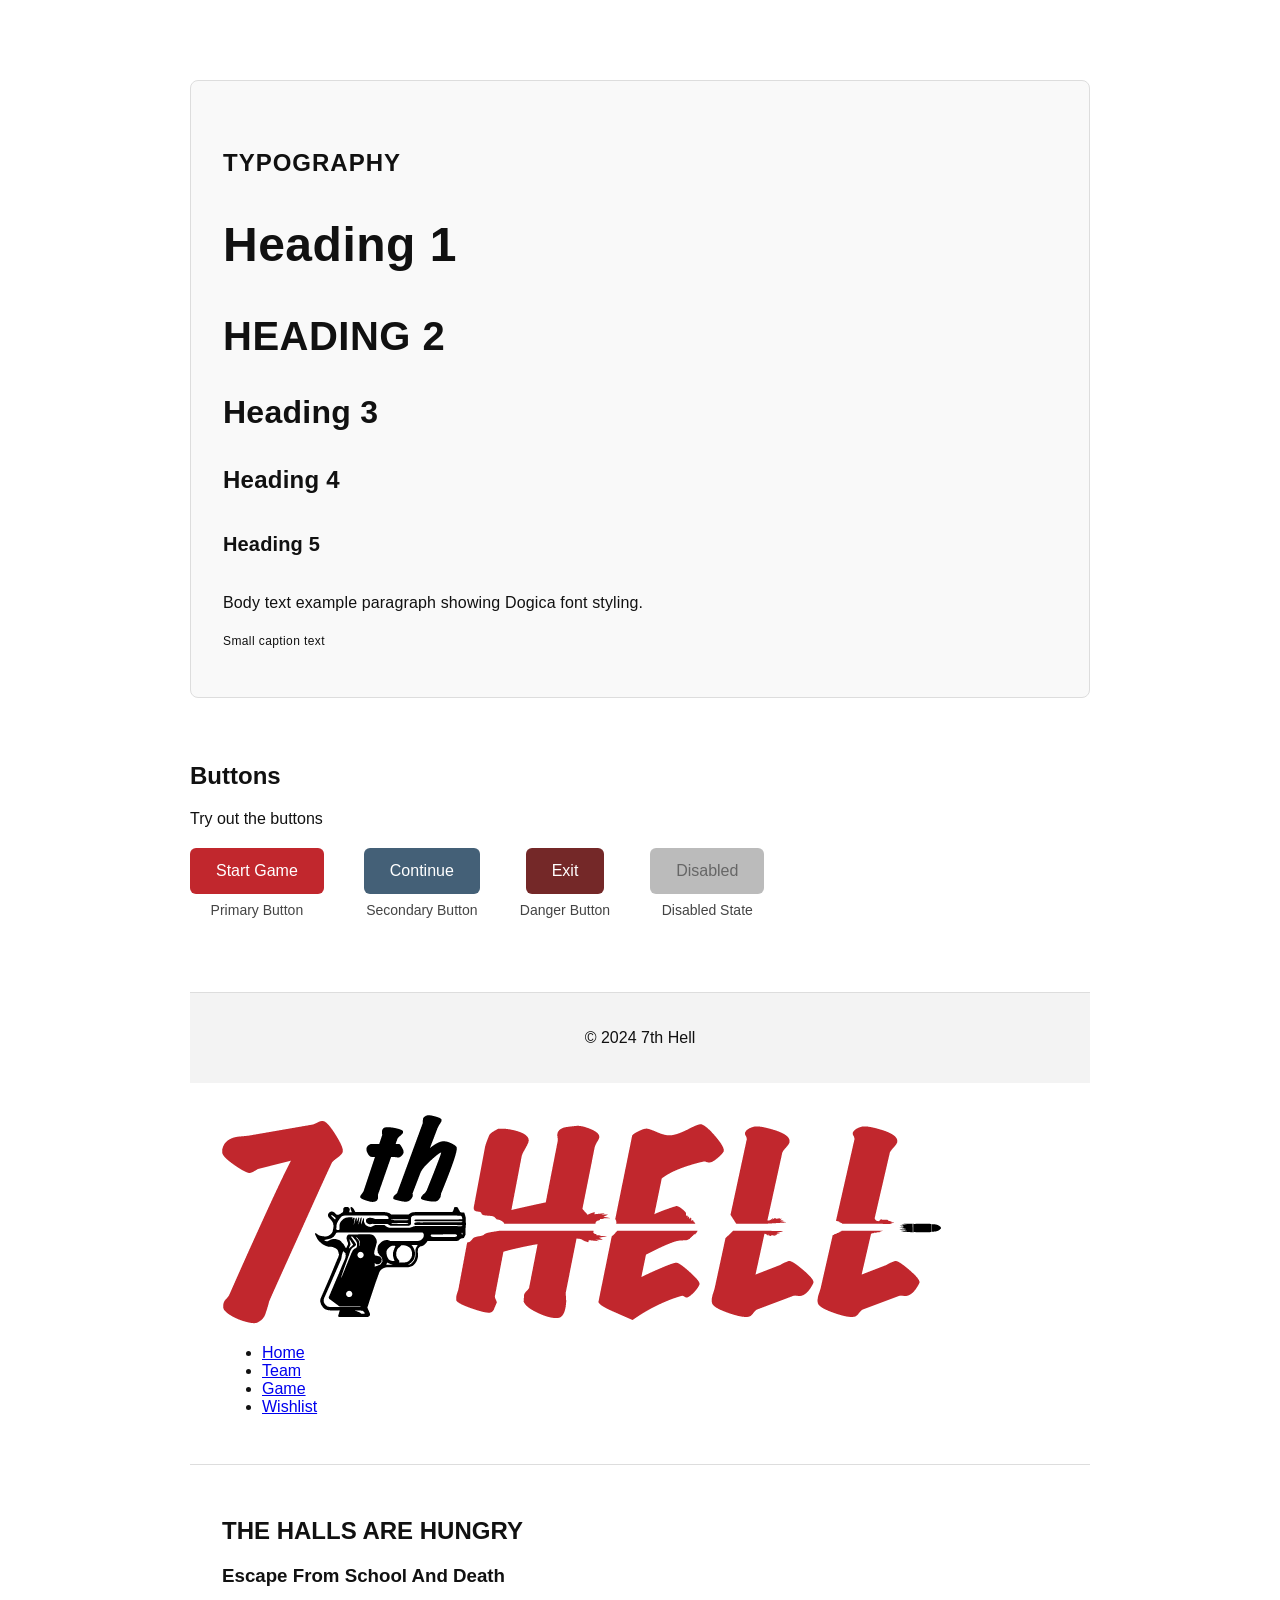
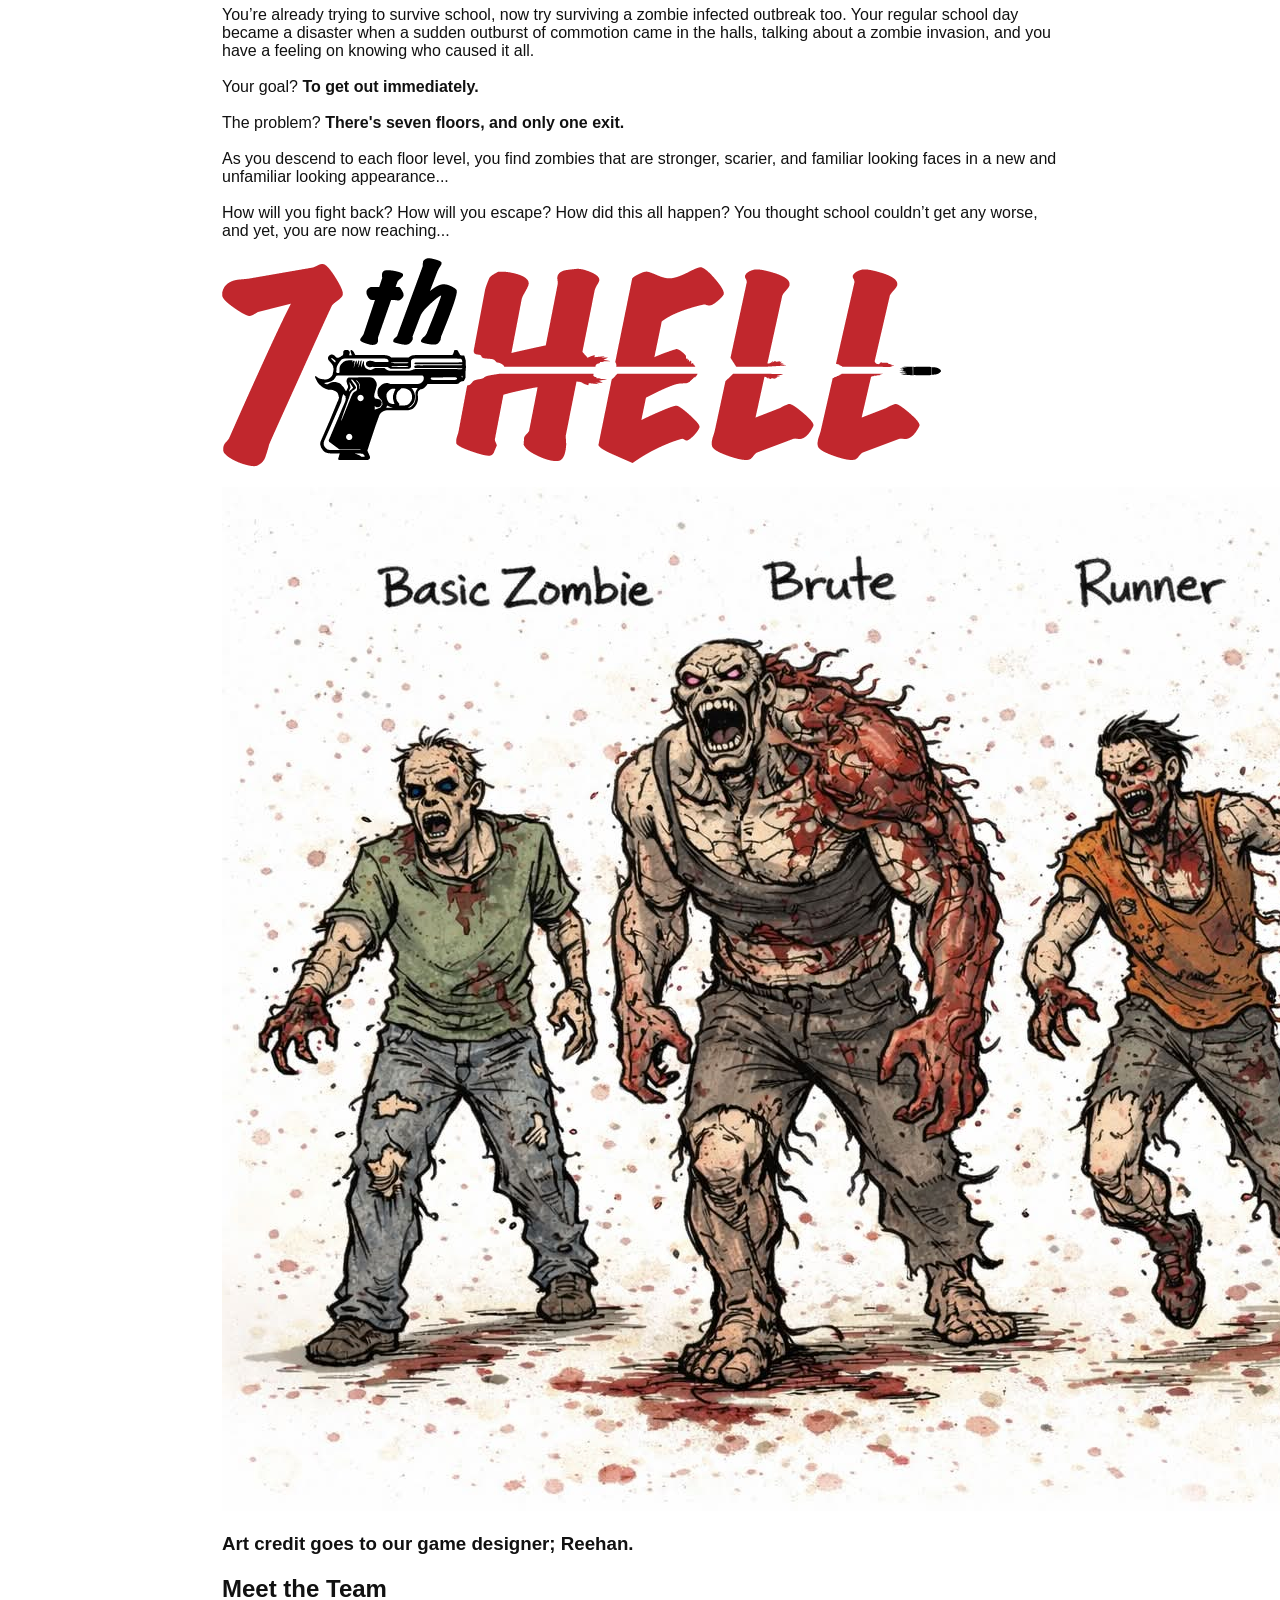
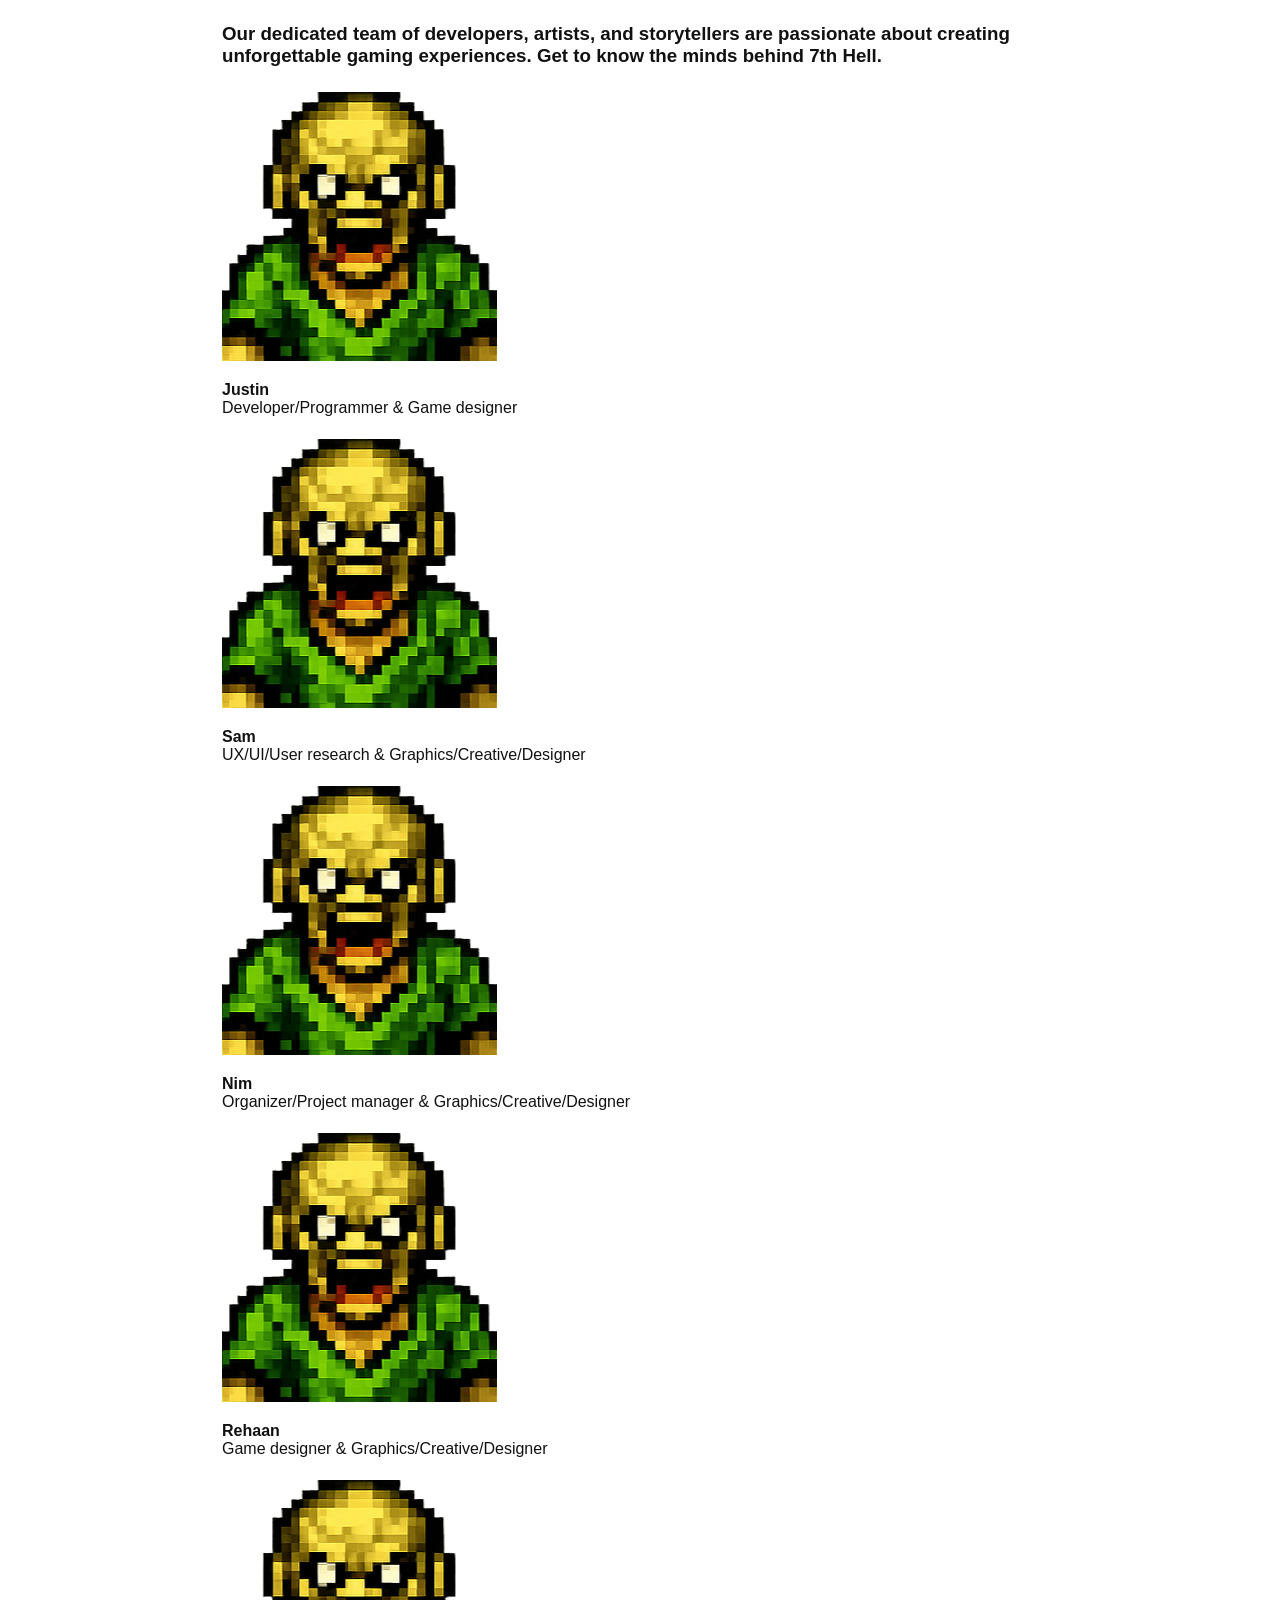
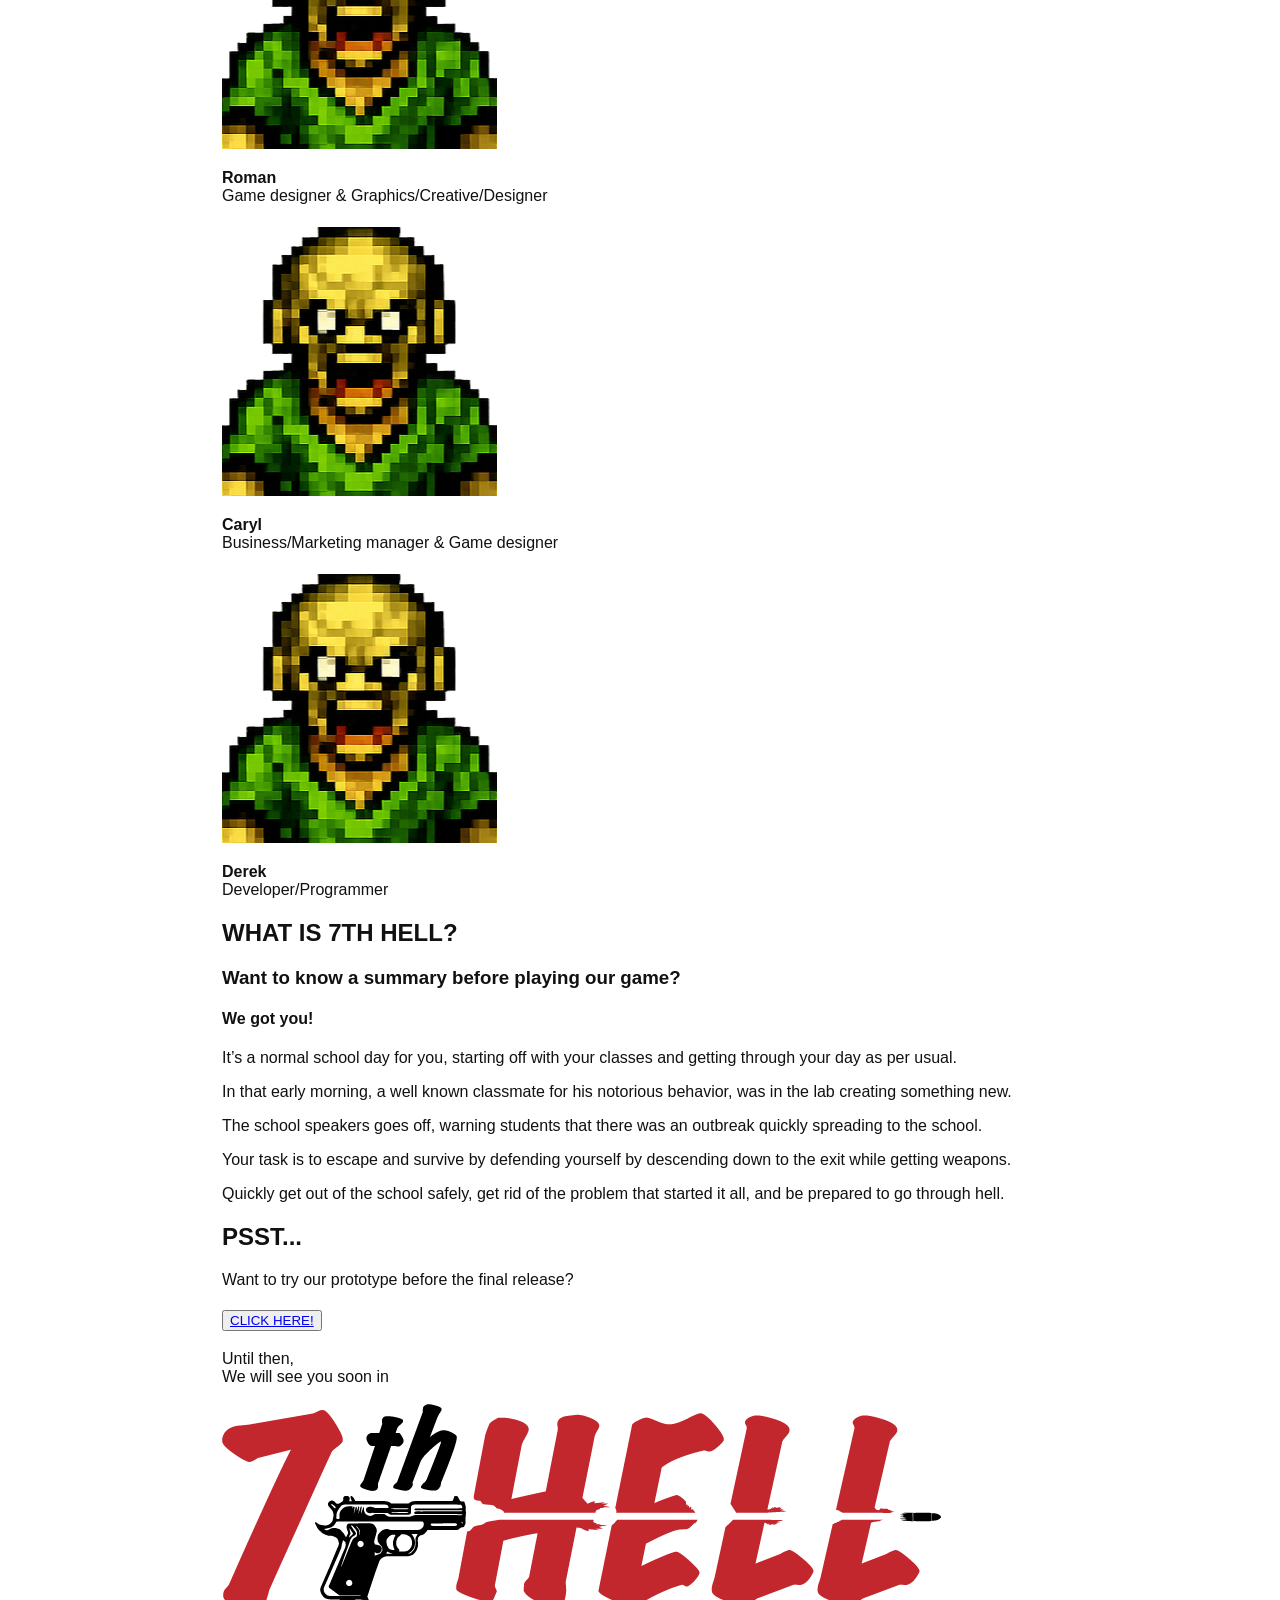
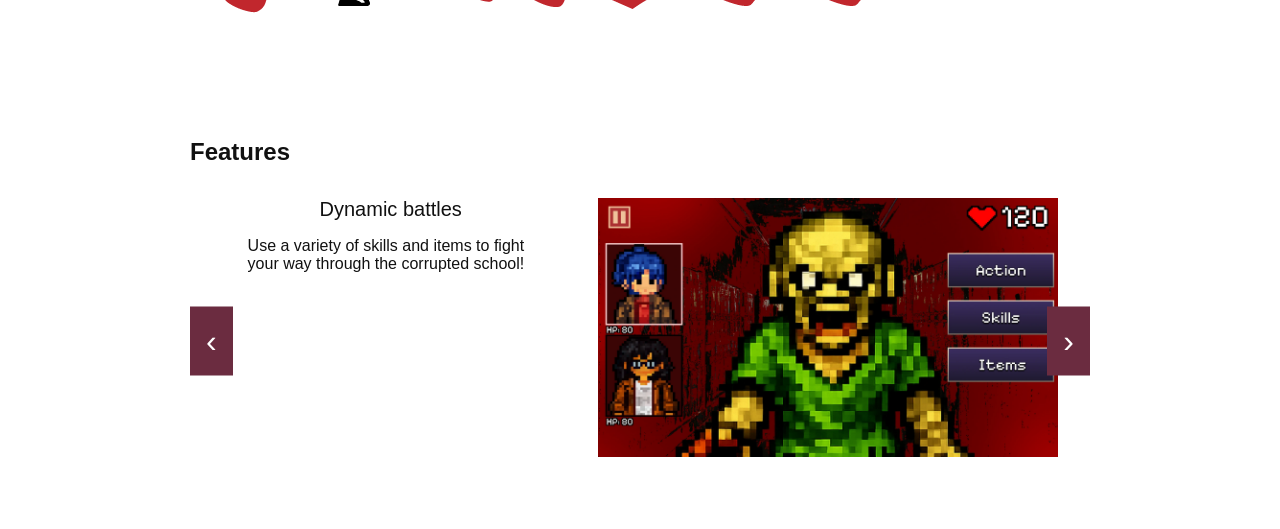
==== commit 7ff6d138: "Merge branch 'main' into rehaan-style-guide" ====
--- a/index.html
+++ b/index.html
@@ -1,5 +1,263 @@
 <!doctype html>
 <html lang="en">
+	<head>
+		<meta charset="UTF-8" />
+		<meta
+			name="viewport"
+			content="width=device-width, initial-scale=1.0"
+		/>
+		<title>Style Guide</title>
+		<link
+			rel="stylesheet"
+			href="styles.css"
+		/>
+	</head>
+
+	<body>
+		<!-- NAVIGATION -->
+		<nav class="nav">
+			<img
+				src="images/7thHell_Logo.png"
+				alt="7th Hell Logo"
+				class="nav-logo"
+			/>
+			<ul class="nav-links">
+				<li><a href="index.html">Home</a></li>
+				<li><a href="carousel.html">Carousel</a></li>
+				<li>
+					<a
+						href="styleguide.html"
+						class="active"
+						>Style Guide</a
+					>
+				</li>
+			</ul>
+		</nav>
+
+		<header class="sg-header">
+			<img
+				src="images/7thHell_Logo.png"
+				alt="7th Hell Logo"
+				class="sg-logo"
+			/>
+			<h1>Style Guide</h1>
+			<p class="sg-subtitle">Brand elements, typography, components</p>
+		</header>
+
+		<main class="sg-container">
+
+<!-- TEAM LOGO -->
+<section class="sg-section">
+  <h2>Team Logo</h2>
+
+  <div class="team-logo-row">
+    <div class="team-logo-item">
+      <img src="images/derek-logo-1-BLUE.png" alt="Team Logo Blue" class="team-logo-img">
+      <p>Blue Version</p>
+    </div>
+
+    <div class="team-logo-item">
+      <img src="images/derek-logo-1-RED.png" alt="Team Logo Red" class="team-logo-img">
+      <p>Red Version</p>
+    </div>
+
+    <div class="team-logo-item">
+      <img src="images/derek-logo-1-WOLVERINE.png" alt="Team Logo Orange" class="team-logo-img">
+      <p>Orange Version</p>
+    </div>
+  </div>
+
+  <div class="team-logo-rules">
+  </div>
+</section>
+
+<!-- GAME LOGO -->
+<section class="sg-section">
+  <h2>Game Logo</h2>
+
+  <div class="team-logo-row">
+    <div class="team-logo-item">
+      <img src="images/coloured_logo.svg" alt="Game Logo Basic" class="team-logo-img">
+      <p>Coloured</p>
+    </div>
+
+    <div class="team-logo-item">
+      <img src="images/b_w_logo.svg" alt="Game Logo B&W" class="team-logo-img">
+      <p>Black and White</p>
+    </div>
+
+    <div class="team-logo-item">
+      <img src="images/w_b_logo.svg" alt="Game Logo W&B" class="team-logo-img">
+      <p>White and Black</p>
+    </div>
+
+	<div class="team-logo-item">
+      <img src="images/monoc_logo.svg" alt="Game Logo Monochrome" class="team-logo-img">
+      <p>Monochrome</p>
+    </div>
+  </div>
+
+
+  </div>
+</section>
+
+
+
+			<!-- COLOURS -->
+			<section class="sg-section">
+				<h2>Colours</h2>
+
+				<div class="colour-grid">
+					<div class="colour-item">
+						<div class="swatch" style="background-color: #C1272D;"></div>
+						<p><code>#C1272D</code></p>
+					</div>
+					<div class="colour-item">
+						<div class="swatch" style="background-color: #742828;"></div>
+						<p><code>#742828</code></p>
+					</div>
+					<div class="colour-item">
+						<div class="swatch" style="background-color: #6B2C40;"></div>
+						<p><code>#6B2C40</code></p>
+					</div>
+					<div class="colour-item">
+						<div class="swatch" style="background-color: #310E25;"></div>
+						<p><code>#310E25</code></p>
+					</div>
+					<div class="colour-item">
+						<div class="swatch" style="background-color: #3A2140;"></div>
+						<p><code>#3A2140</code></p>
+					</div>
+					<div class="colour-item">
+						<div class="swatch" style="background-color: #6E3F5F;"></div>
+						<p><code>#6E3F5F</code></p>
+					</div>
+					<div class="colour-item">
+						<div class="swatch" style="background-color: #97576C;"></div>
+						<p><code>#97576C</code></p>
+					</div>
+					<div class="colour-item">
+						<div class="swatch" style="background-color: #995154;"></div>
+						<p><code>#995154</code></p>
+					</div>
+					<div class="colour-item">
+						<div class="swatch" style="background-color: #B7836B;"></div>
+						<p><code>#B7836B</code></p>
+					</div>
+					<div class="colour-item">
+						<div class="swatch" style="background-color: #DCCD93;"></div>
+						<p><code>#DCCD93</code></p>
+					</div>
+					<div class="colour-item">
+						<div class="swatch" style="background-color: #E6E29E;"></div>
+						<p><code>#E6E29E</code></p>
+					</div>
+					<div class="colour-item">
+						<div class="swatch" style="background-color: #91B95B;"></div>
+						<p><code>#91B95B</code></p>
+					</div>
+					<div class="colour-item">
+						<div class="swatch" style="background-color: #4B974F;"></div>
+						<p><code>#4B974F</code></p>
+					</div>
+					<div class="colour-item">
+						<div class="swatch" style="background-color: #2F6B4E;"></div>
+						<p><code>#2F6B4E</code></p>
+					</div>
+					<div class="colour-item">
+						<div class="swatch" style="background-color: #123735;"></div>
+						<p><code>#123735</code></p>
+					</div>
+					<div class="colour-item">
+						<div class="swatch" style="background-color: #091820;"></div>
+						<p><code>#091820</code></p>
+					</div>
+					<div class="colour-item">
+						<div class="swatch" style="background-color: #070109;"></div>
+						<p><code>#070109</code></p>
+					</div>
+					<div class="colour-item">
+						<div class="swatch" style="background-color: #14081A;"></div>
+						<p><code>#14081A</code></p>
+					</div>
+					<div class="colour-item">
+						<div class="swatch" style="background-color: #1E182E;"></div>
+						<p><code>#1E182E</code></p>
+					</div>
+					<div class="colour-item">
+						<div class="swatch" style="background-color: #2E3850;"></div>
+						<p><code>#2E3850</code></p>
+					</div>
+					<div class="colour-item">
+						<div class="swatch" style="background-color: #446077;"></div>
+						<p><code>#446077</code></p>
+					</div>
+					<div class="colour-item">
+						<div class="swatch" style="background-color: #729AA1;"></div>
+						<p><code>#729AA1</code></p>
+					</div>
+					<div class="colour-item">
+						<div class="swatch" style="background-color: #CAEBE0;"></div>
+						<p><code>#CAEBE0</code></p>
+					</div>
+				</div>
+			</section>
+			</section>
+
+<!-- Typography Section -->
+    <section class="typography-section">
+      <h2>Typography</h2>
+
+      <div class="type-samples">
+        <h1>Heading 1</h1>
+        <h2>Heading 2</h2>
+        <h3>Heading 3</h3>
+        <h4>Heading 4</h4>
+        <h5>Heading 5</h5>
+        <p>Body text example paragraph showing Dogica font styling.</p>
+        <small>Small caption text</small>
+      </div>
+    </section>
+
+
+			<!-- BUTTONS -->
+<section class="sg-section">
+  <h2>Buttons</h2>
+
+  <p class="sg-subtitle">Try out the buttons</p>
+
+  <div class="button-showcase">
+
+    <div class="button-card">
+      <button class="btn primary-btn">Start Game</button>
+      <p class="btn-label">Primary Button</p>
+    </div>
+
+    <div class="button-card">
+      <button class="btn secondary-btn">Continue</button>
+      <p class="btn-label">Secondary Button</p>
+    </div>
+
+    <div class="button-card">
+      <button class="btn danger-btn">Exit</button>
+      <p class="btn-label">Danger Button</p>
+    </div>
+
+    <div class="button-card">
+      <button class="btn disabled-btn" disabled>Disabled</button>
+      <p class="btn-label">Disabled State</p>
+    </div>
+
+  </div>
+</section>
+
+
+		<footer class="footer">
+			<p>© 2024 7th Hell</p>
+		</footer>
+
+		<script src="script.js"></script>
+	</body>
     <head>
         <meta charset="UTF-8" />
         <meta name="viewport" content="width=device-width, initial-scale=1.0" />
--- a/styles.css
+++ b/styles.css
@@ -1,3 +1,301 @@
+/* GENERAL */
+body {
+	margin: 0;
+	font-family: Arial, sans-serif;
+	background: #fff;
+	color: #222;
+}
+
+/* NAV */
+.nav {
+	display: flex;
+	align-items: center;
+	padding: 15px 20px;
+	border-bottom: 1px solid #ddd;
+}
+
+.nav-logo {
+	width: 60px;
+	margin-right: 20px;
+}
+
+.nav-links {
+	list-style: none;
+	display: flex;
+	gap: 20px;
+	padding: 0;
+}
+
+.nav-links a {
+	text-decoration: none;
+	color: #222;
+}
+
+.nav-links .active {
+	font-weight: bold;
+}
+
+/* HEADER */
+.sg-header {
+	text-align: center;
+	padding: 40px 20px;
+	background: #f3f3f3;
+}
+
+.sg-logo {
+	width: 120px;
+	margin-bottom: 10px;
+}
+
+.sg-container {
+	max-width: 900px;
+	margin: 0 auto;
+	padding: 40px 20px;
+}
+
+.sg-section {
+	margin-bottom: 60px;
+}
+
+.sg-section h2 {
+	margin-bottom: 20px;
+}
+
+.team-logo-img {
+	width: 200px;
+	height: auto;
+	margin-bottom: 12px;
+}
+
+.team-logo-row {
+	gap: 60px;
+	margin-bottom: 30px;
+}
+
+/* COLOURS */
+.placeholder {
+	color: #777;
+	margin-bottom: 10px;
+}
+
+.colour-grid {
+	display: flex;
+	flex-wrap: wrap;
+	gap: 20px;
+	justify-content: flex-start;
+}
+
+.colour-item {
+	flex: 0 0 auto;
+	min-width: 120px;
+	text-align: center;
+	font-weight: bold;
+}
+
+.swatch {
+	width: 100px;
+	height: 100px;
+	border-radius: 6px;
+	margin-bottom: 10px;
+}
+
+.empty {
+	background: #e0e0e0;
+	border: 1px dashed #aaa;
+}
+
+/* Global site styles */
+body {
+	font-family: Arial, sans-serif;
+	color: #111;
+	margin: 0;
+	padding: 0;
+	background-color: #fff;
+}
+
+header {
+	padding: 2rem;
+	border-bottom: 1px solid #ddd;
+}
+
+main {
+	padding: 2rem;
+}
+
+/* Typography section */
+.typography-section {
+	font-family: "Dogica", sans-serif;
+	background-color: #f9f9f9;
+	border: 1px solid #ddd;
+	padding: 3rem 2rem;
+	margin: 4rem 0;
+	border-radius: 8px;
+}
+
+.typography-section h2 {
+	font-family: "Dogica", sans-serif;
+	margin-bottom: 2rem;
+	text-transform: uppercase;
+	letter-spacing: 1px;
+}
+
+.type-samples h1 {
+	font-size: 48px;
+	line-height: 56px;
+	letter-spacing: 0.5px;
+}
+
+.type-samples h2 {
+	font-size: 40px;
+	line-height: 48px;
+	letter-spacing: 0.5px;
+}
+
+.type-samples h3 {
+	font-size: 32px;
+	line-height: 40px;
+	letter-spacing: 0.25px;
+}
+
+.type-samples h4 {
+	font-size: 24px;
+	line-height: 32px;
+	letter-spacing: 0.25px;
+}
+
+.type-samples h5 {
+	font-size: 20px;
+	line-height: 28px;
+	letter-spacing: 0.15px;
+}
+
+.type-samples p {
+	font-size: 16px;
+	line-height: 24px;
+	letter-spacing: 0.15px;
+}
+
+.type-samples small {
+	font-size: 12px;
+	line-height: 16px;
+	letter-spacing: 0.4px;
+}
+
+/* Other content */
+.other-content {
+	margin-top: 4rem;
+}
+/* BUTTON SHOWCASE LAYOUT */
+.button-showcase {
+	display: flex;
+	gap: 40px;
+	flex-wrap: wrap;
+	margin-top: 20px;
+}
+
+.button-card {
+	text-align: center;
+}
+
+/* BUTTON BASE */
+.btn {
+	padding: 14px 26px;
+	border: none;
+	border-radius: 6px;
+	font-size: 16px;
+	cursor: pointer;
+	transition: 0.2s ease;
+}
+
+/* PRIMARY */
+.primary-btn {
+	background: #c1272d;
+	color: white;
+}
+.primary-btn:hover {
+	background: #a02024;
+}
+
+/* SECONDARY */
+.secondary-btn {
+	background: #446077;
+	color: white;
+}
+.secondary-btn:hover {
+	background: #3a5266;
+}
+
+/* DANGER */
+.danger-btn {
+	background: #742828;
+	color: white;
+}
+.danger-btn:hover {
+	background: #5e1f1f;
+}
+
+/* DISABLED */
+.disabled-btn {
+	background: #bbb;
+	color: #666;
+	cursor: not-allowed;
+}
+
+/* LABEL UNDER BUTTON */
+.btn-label {
+	margin-top: 8px;
+	font-size: 14px;
+	color: #444;
+}
+
+/* COMPONENTS */
+.component-card {
+	border: 1px solid #ddd;
+	padding: 20px;
+	border-radius: 6px;
+	max-width: 400px;
+	margin-bottom: 30px;
+}
+
+.card-img {
+	width: 100%;
+	border-radius: 4px;
+	margin-bottom: 10px;
+}
+
+/* FOOTER */
+.footer {
+	text-align: center;
+	padding: 20px;
+	background: #f3f3f3;
+	border-top: 1px solid #ddd;
+}
+/* TEAM LOGO */
+.team-logo-row {
+	display: flex;
+	justify-content: center;
+	gap: 40px;
+	flex-wrap: wrap;
+	margin-bottom: 20px;
+}
+
+.team-logo-item {
+	text-align: center;
+}
+
+.team-logo-img {
+	width: 140px;
+	height: auto;
+	margin-bottom: 8px;
+}
+
+.team-logo-rules h3 {
+	margin-bottom: 10px;
+}
+
+.team-logo-rules ul {
+	padding-left: 20px;
+	line-height: 1.6;
 :root {
     --text-red: #c1272d;
     font-family: "Atkinson Hyperlegible", sans-serif;
--- a/styles.css
+++ b/styles.css
@@ -1,3 +1,301 @@
+/* GENERAL */
+body {
+	margin: 0;
+	font-family: Arial, sans-serif;
+	background: #fff;
+	color: #222;
+}
+
+/* NAV */
+.nav {
+	display: flex;
+	align-items: center;
+	padding: 15px 20px;
+	border-bottom: 1px solid #ddd;
+}
+
+.nav-logo {
+	width: 60px;
+	margin-right: 20px;
+}
+
+.nav-links {
+	list-style: none;
+	display: flex;
+	gap: 20px;
+	padding: 0;
+}
+
+.nav-links a {
+	text-decoration: none;
+	color: #222;
+}
+
+.nav-links .active {
+	font-weight: bold;
+}
+
+/* HEADER */
+.sg-header {
+	text-align: center;
+	padding: 40px 20px;
+	background: #f3f3f3;
+}
+
+.sg-logo {
+	width: 120px;
+	margin-bottom: 10px;
+}
+
+.sg-container {
+	max-width: 900px;
+	margin: 0 auto;
+	padding: 40px 20px;
+}
+
+.sg-section {
+	margin-bottom: 60px;
+}
+
+.sg-section h2 {
+	margin-bottom: 20px;
+}
+
+.team-logo-img {
+	width: 200px;
+	height: auto;
+	margin-bottom: 12px;
+}
+
+.team-logo-row {
+	gap: 60px;
+	margin-bottom: 30px;
+}
+
+/* COLOURS */
+.placeholder {
+	color: #777;
+	margin-bottom: 10px;
+}
+
+.colour-grid {
+	display: flex;
+	flex-wrap: wrap;
+	gap: 20px;
+	justify-content: flex-start;
+}
+
+.colour-item {
+	flex: 0 0 auto;
+	min-width: 120px;
+	text-align: center;
+	font-weight: bold;
+}
+
+.swatch {
+	width: 100px;
+	height: 100px;
+	border-radius: 6px;
+	margin-bottom: 10px;
+}
+
+.empty {
+	background: #e0e0e0;
+	border: 1px dashed #aaa;
+}
+
+/* Global site styles */
+body {
+	font-family: Arial, sans-serif;
+	color: #111;
+	margin: 0;
+	padding: 0;
+	background-color: #fff;
+}
+
+header {
+	padding: 2rem;
+	border-bottom: 1px solid #ddd;
+}
+
+main {
+	padding: 2rem;
+}
+
+/* Typography section */
+.typography-section {
+	font-family: "Dogica", sans-serif;
+	background-color: #f9f9f9;
+	border: 1px solid #ddd;
+	padding: 3rem 2rem;
+	margin: 4rem 0;
+	border-radius: 8px;
+}
+
+.typography-section h2 {
+	font-family: "Dogica", sans-serif;
+	margin-bottom: 2rem;
+	text-transform: uppercase;
+	letter-spacing: 1px;
+}
+
+.type-samples h1 {
+	font-size: 48px;
+	line-height: 56px;
+	letter-spacing: 0.5px;
+}
+
+.type-samples h2 {
+	font-size: 40px;
+	line-height: 48px;
+	letter-spacing: 0.5px;
+}
+
+.type-samples h3 {
+	font-size: 32px;
+	line-height: 40px;
+	letter-spacing: 0.25px;
+}
+
+.type-samples h4 {
+	font-size: 24px;
+	line-height: 32px;
+	letter-spacing: 0.25px;
+}
+
+.type-samples h5 {
+	font-size: 20px;
+	line-height: 28px;
+	letter-spacing: 0.15px;
+}
+
+.type-samples p {
+	font-size: 16px;
+	line-height: 24px;
+	letter-spacing: 0.15px;
+}
+
+.type-samples small {
+	font-size: 12px;
+	line-height: 16px;
+	letter-spacing: 0.4px;
+}
+
+/* Other content */
+.other-content {
+	margin-top: 4rem;
+}
+/* BUTTON SHOWCASE LAYOUT */
+.button-showcase {
+	display: flex;
+	gap: 40px;
+	flex-wrap: wrap;
+	margin-top: 20px;
+}
+
+.button-card {
+	text-align: center;
+}
+
+/* BUTTON BASE */
+.btn {
+	padding: 14px 26px;
+	border: none;
+	border-radius: 6px;
+	font-size: 16px;
+	cursor: pointer;
+	transition: 0.2s ease;
+}
+
+/* PRIMARY */
+.primary-btn {
+	background: #c1272d;
+	color: white;
+}
+.primary-btn:hover {
+	background: #a02024;
+}
+
+/* SECONDARY */
+.secondary-btn {
+	background: #446077;
+	color: white;
+}
+.secondary-btn:hover {
+	background: #3a5266;
+}
+
+/* DANGER */
+.danger-btn {
+	background: #742828;
+	color: white;
+}
+.danger-btn:hover {
+	background: #5e1f1f;
+}
+
+/* DISABLED */
+.disabled-btn {
+	background: #bbb;
+	color: #666;
+	cursor: not-allowed;
+}
+
+/* LABEL UNDER BUTTON */
+.btn-label {
+	margin-top: 8px;
+	font-size: 14px;
+	color: #444;
+}
+
+/* COMPONENTS */
+.component-card {
+	border: 1px solid #ddd;
+	padding: 20px;
+	border-radius: 6px;
+	max-width: 400px;
+	margin-bottom: 30px;
+}
+
+.card-img {
+	width: 100%;
+	border-radius: 4px;
+	margin-bottom: 10px;
+}
+
+/* FOOTER */
+.footer {
+	text-align: center;
+	padding: 20px;
+	background: #f3f3f3;
+	border-top: 1px solid #ddd;
+}
+/* TEAM LOGO */
+.team-logo-row {
+	display: flex;
+	justify-content: center;
+	gap: 40px;
+	flex-wrap: wrap;
+	margin-bottom: 20px;
+}
+
+.team-logo-item {
+	text-align: center;
+}
+
+.team-logo-img {
+	width: 140px;
+	height: auto;
+	margin-bottom: 8px;
+}
+
+.team-logo-rules h3 {
+	margin-bottom: 10px;
+}
+
+.team-logo-rules ul {
+	padding-left: 20px;
+	line-height: 1.6;
 :root {
     --text-red: #c1272d;
     font-family: "Atkinson Hyperlegible", sans-serif;
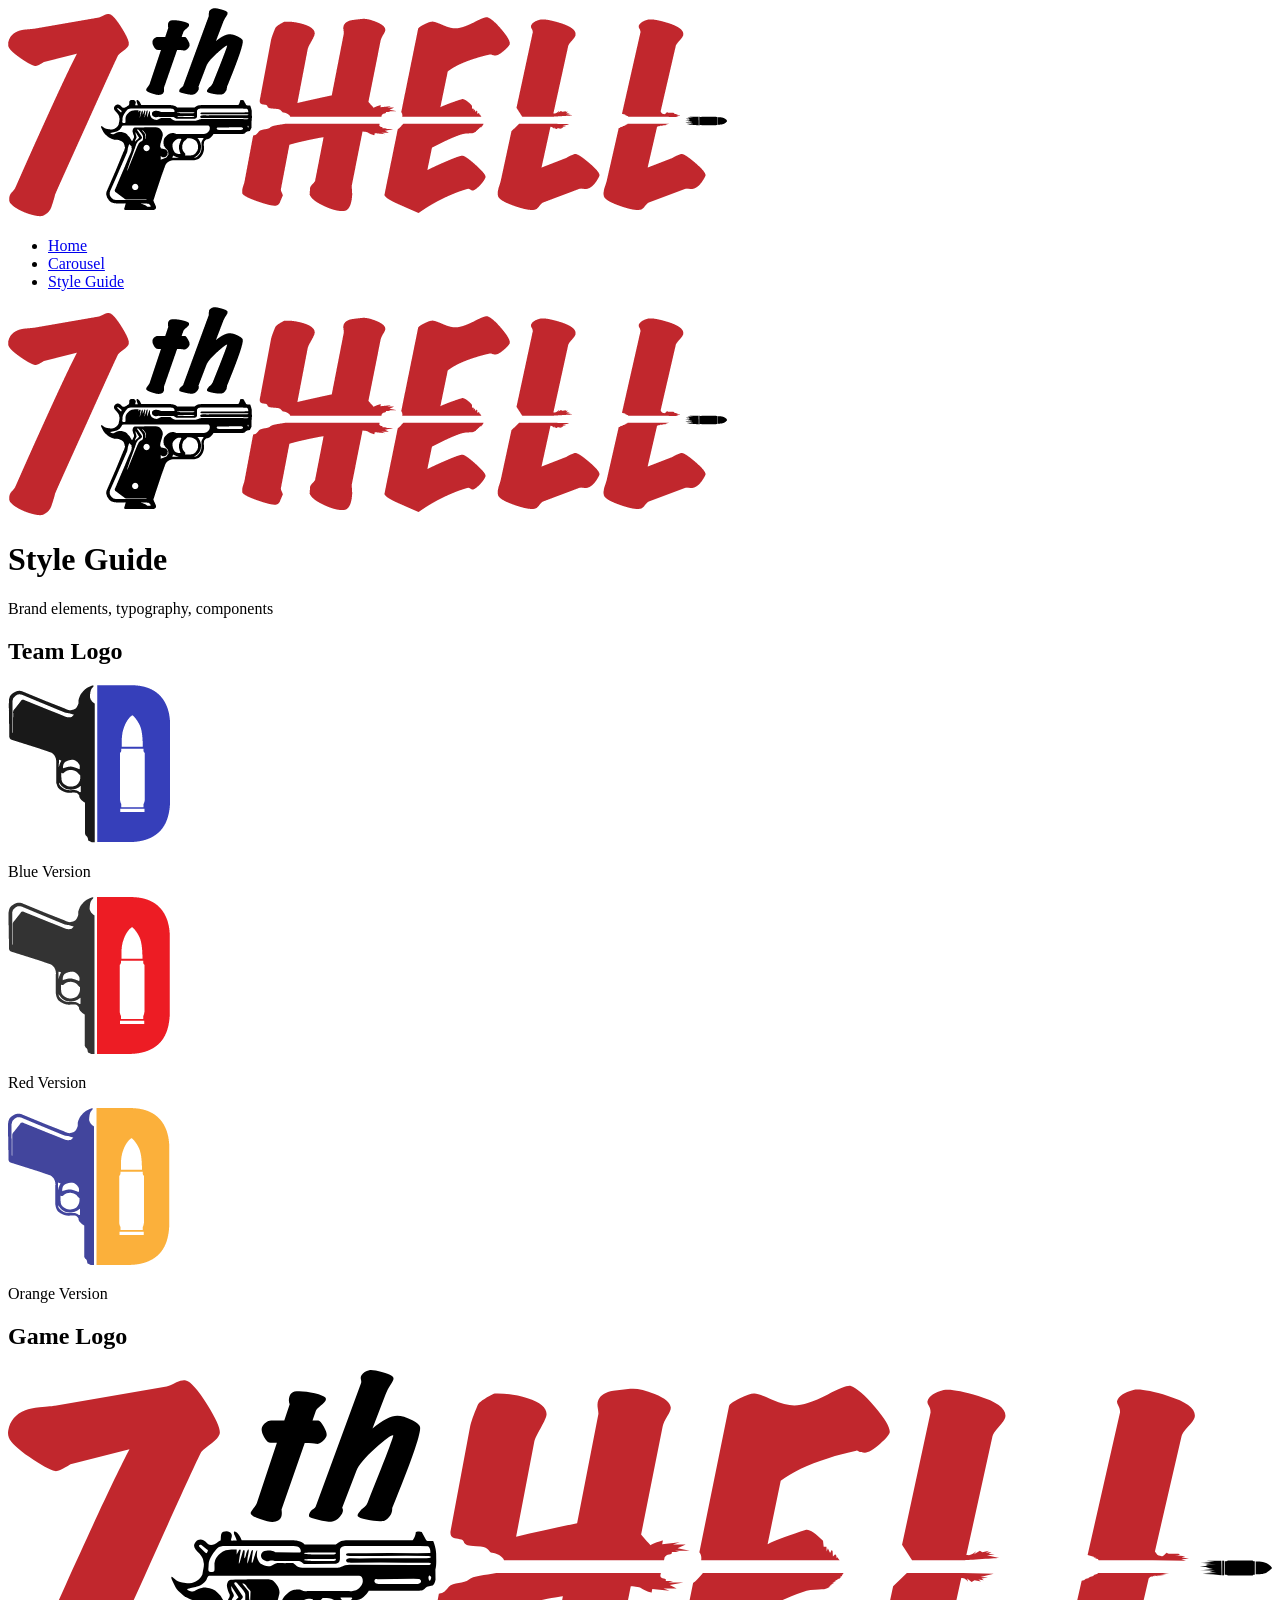
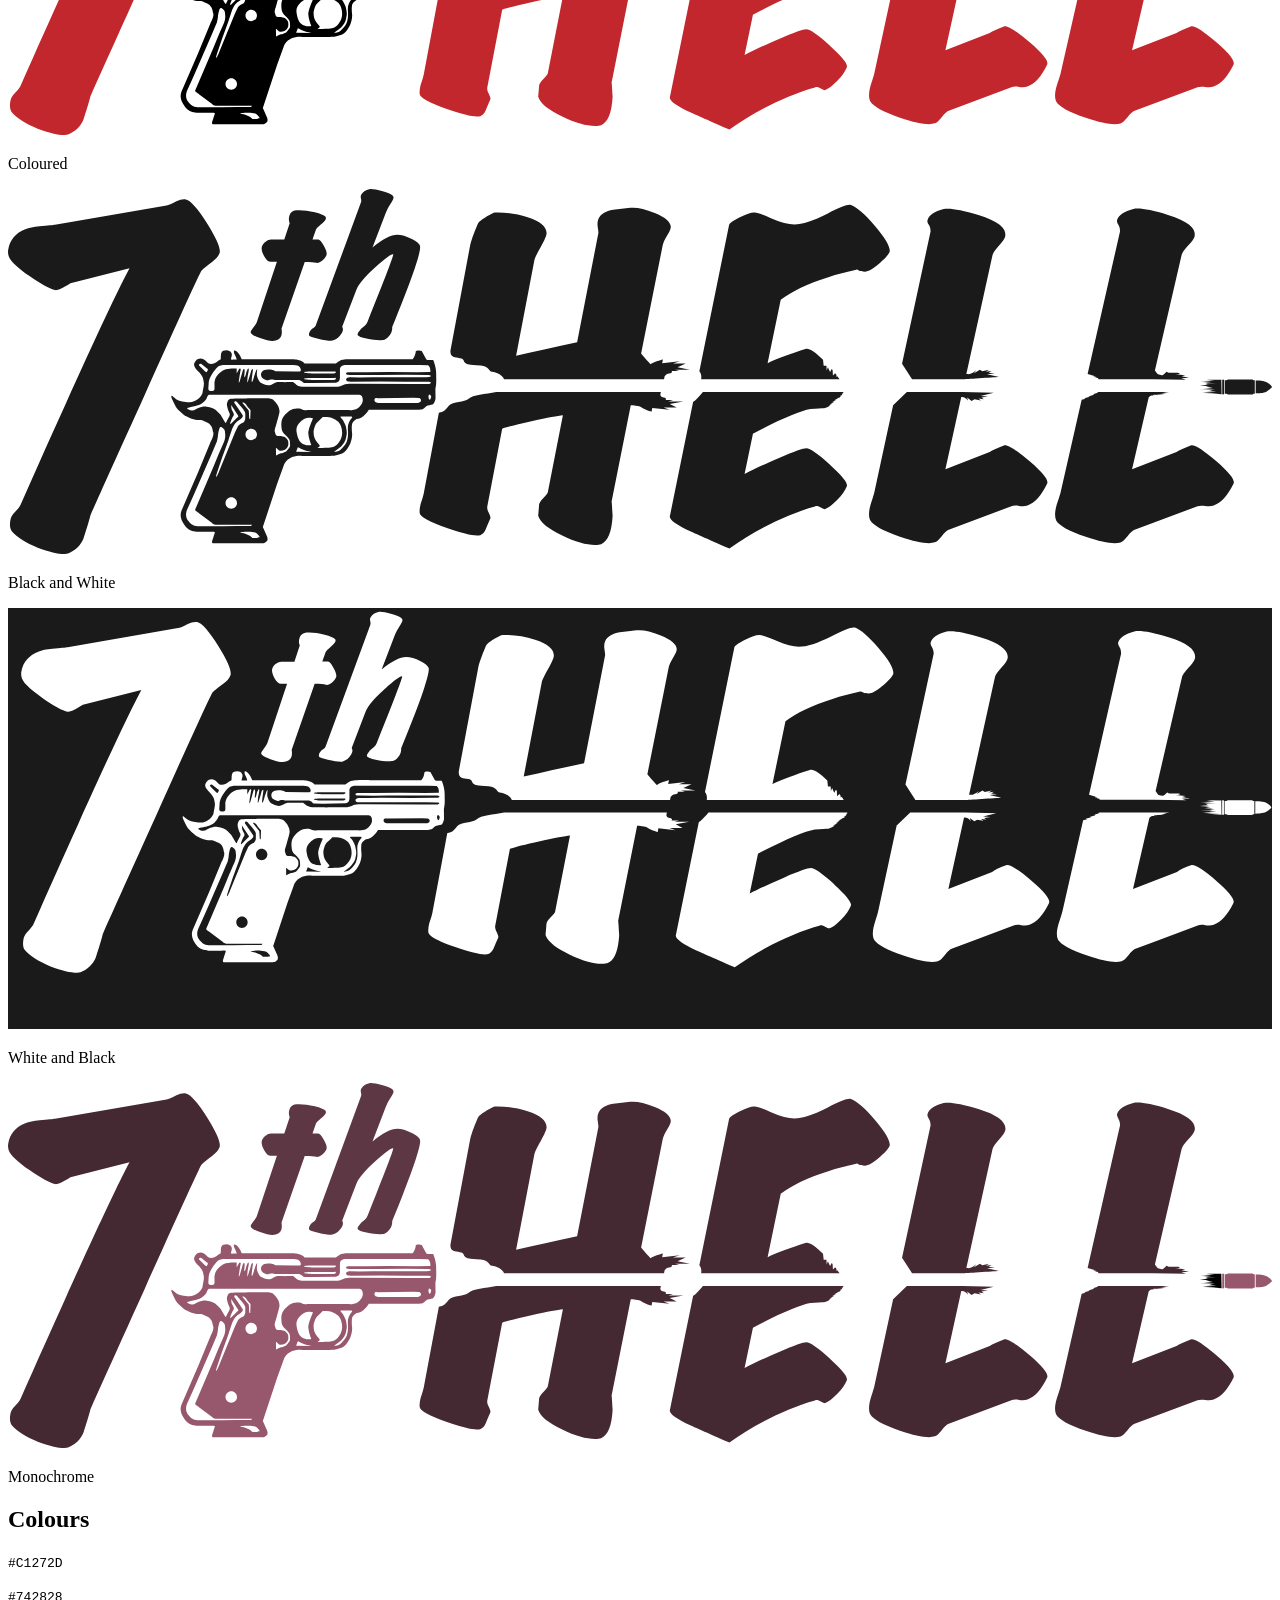
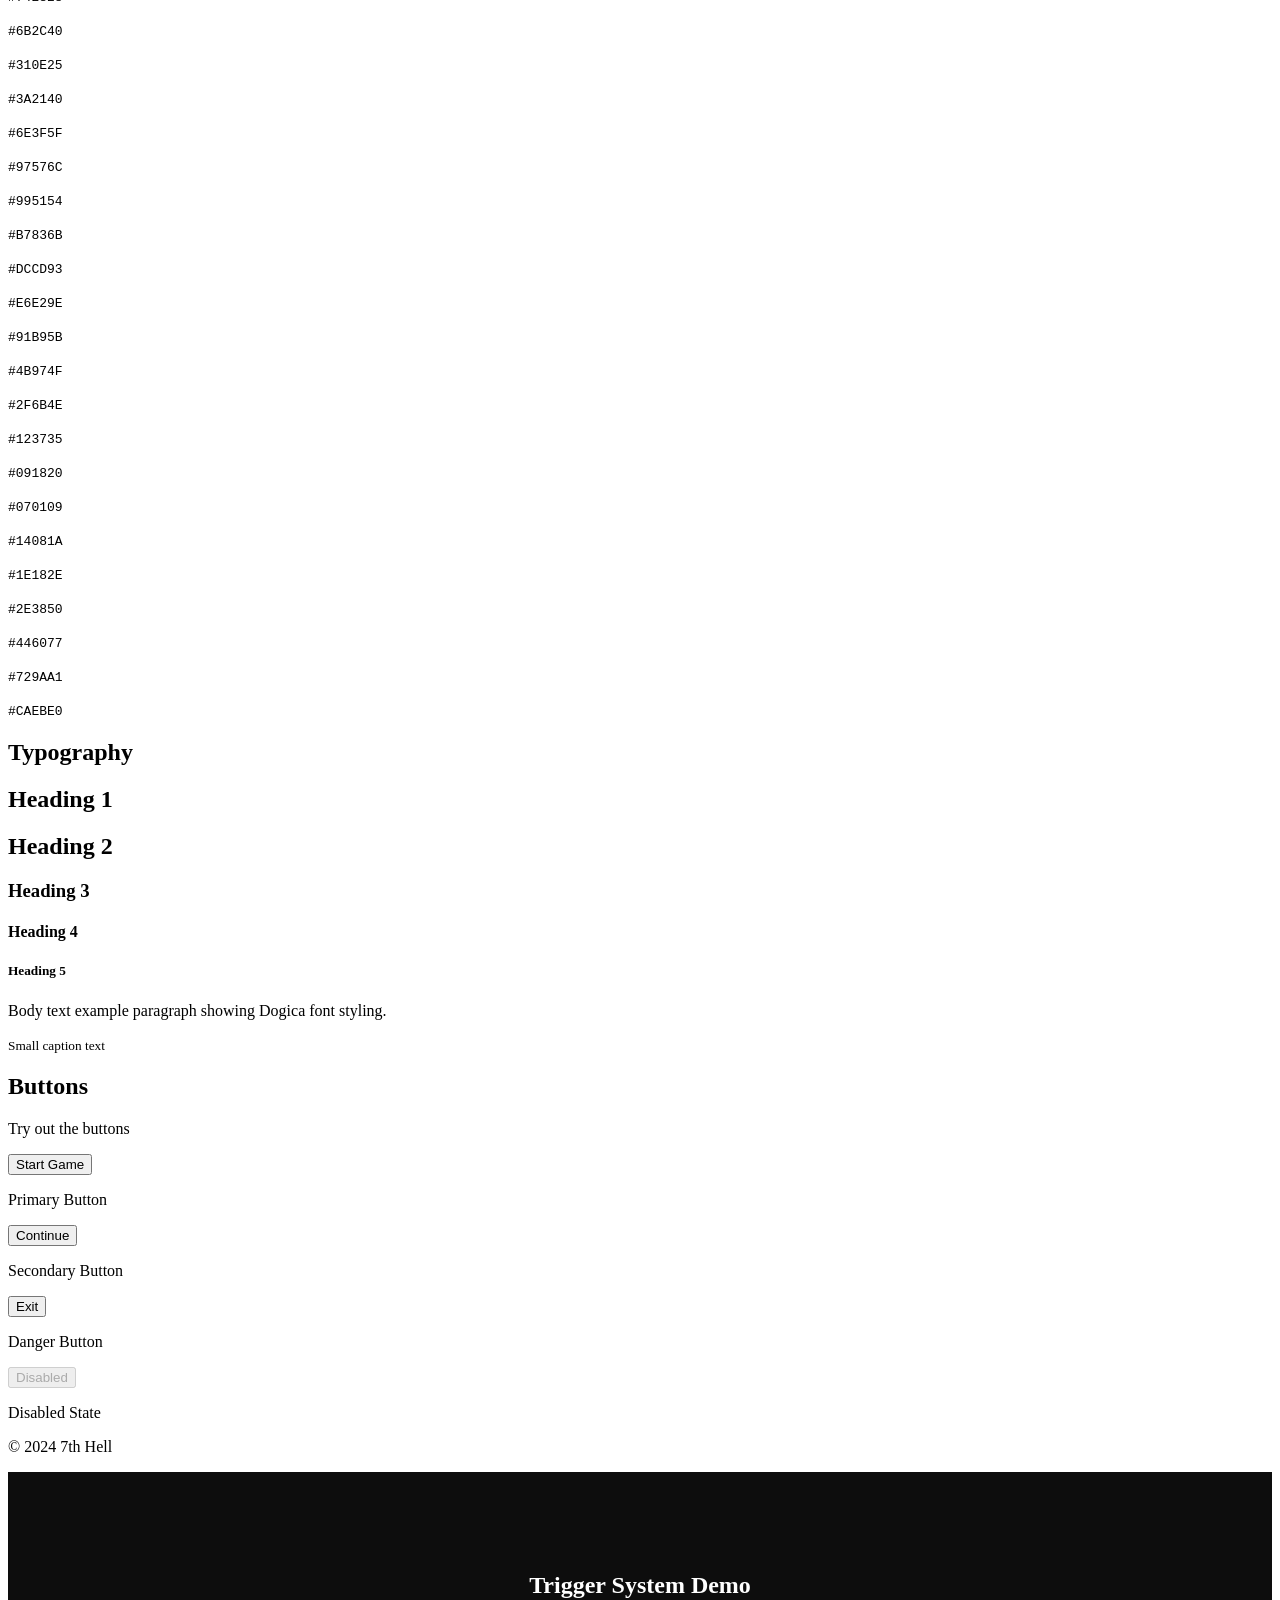
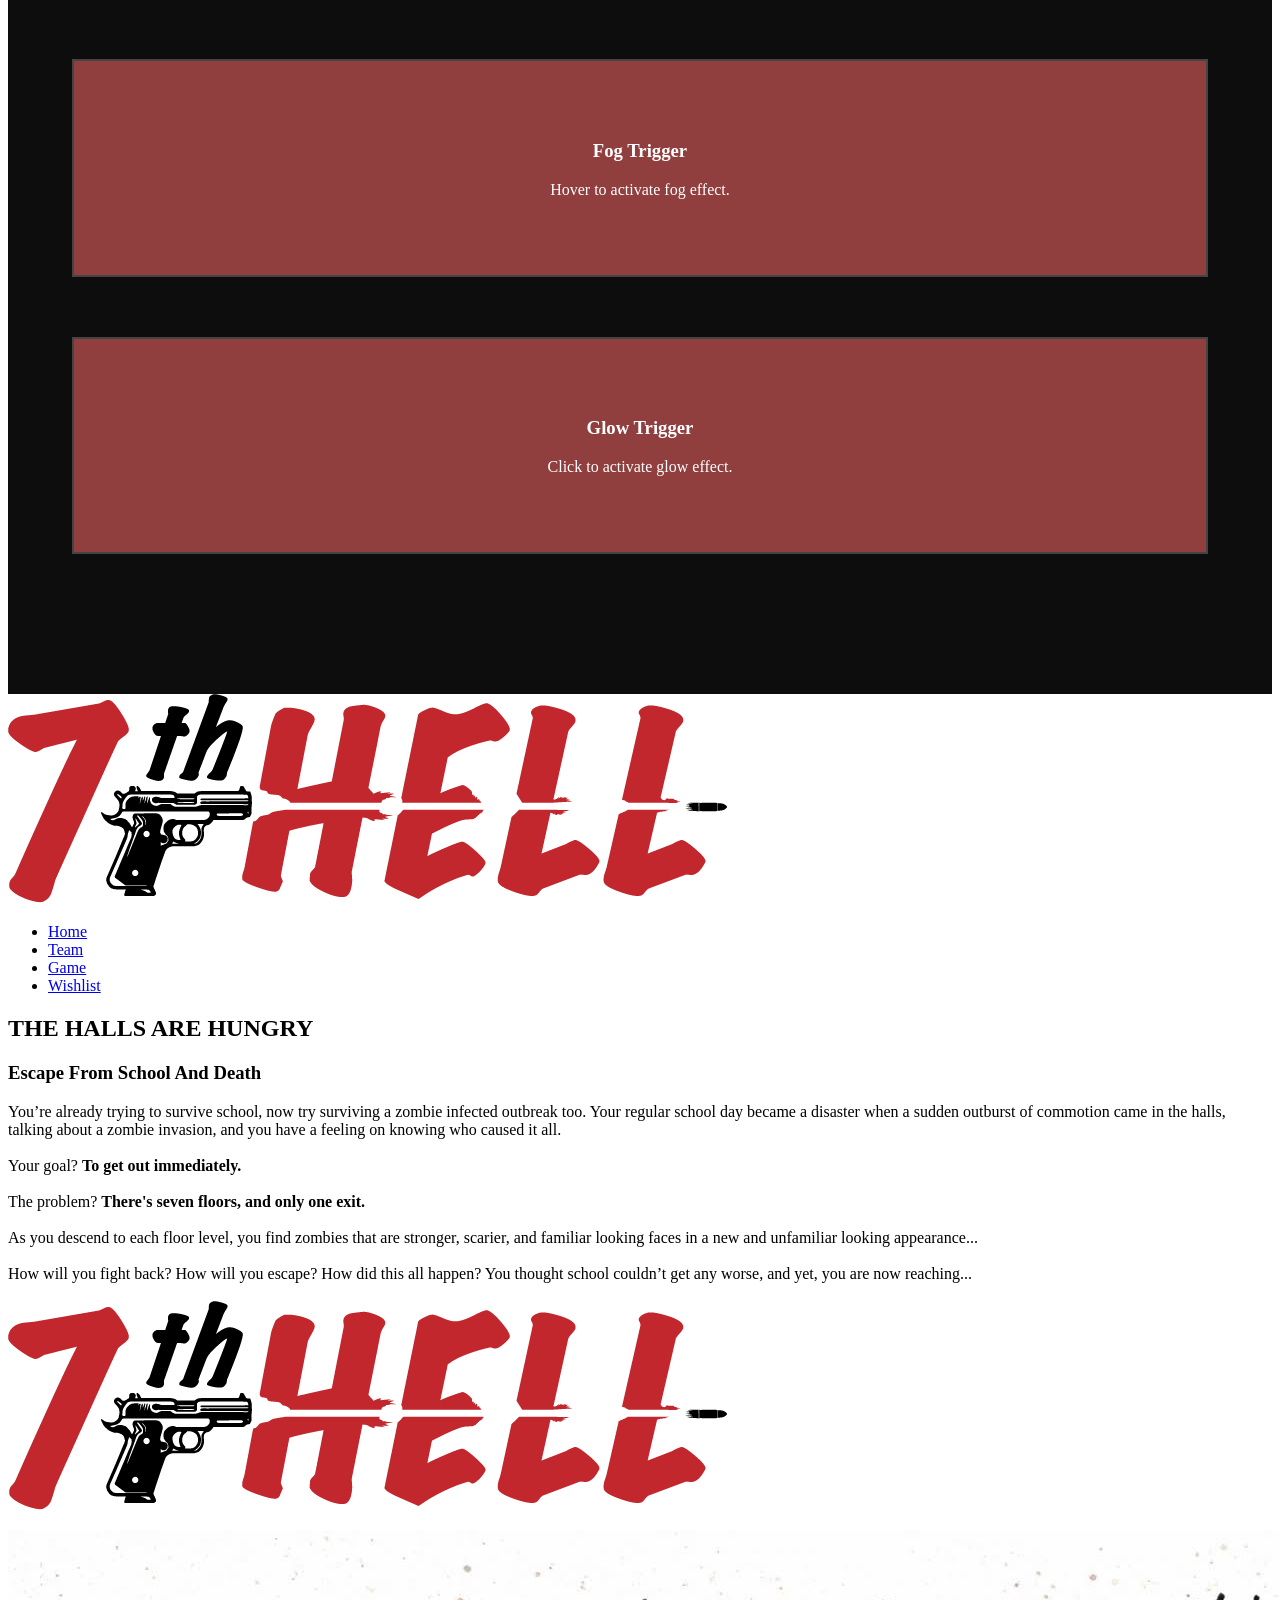
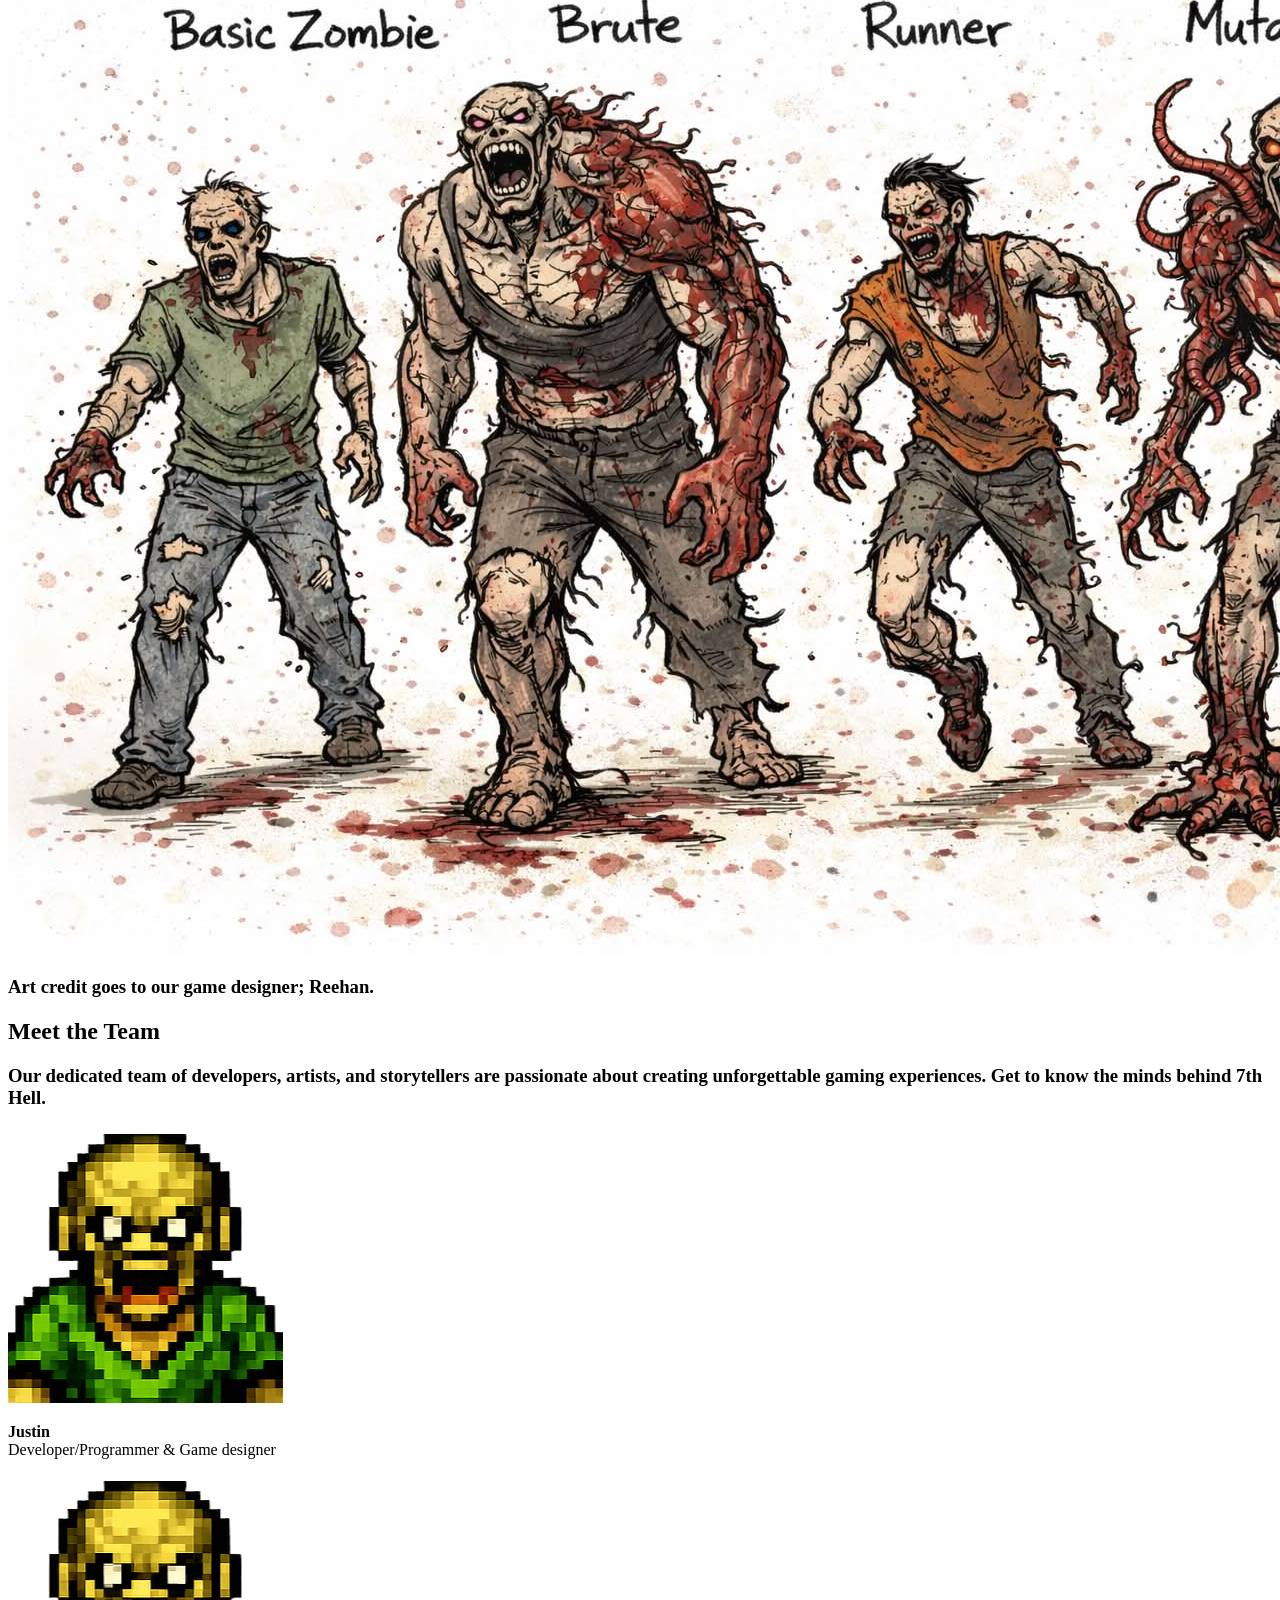
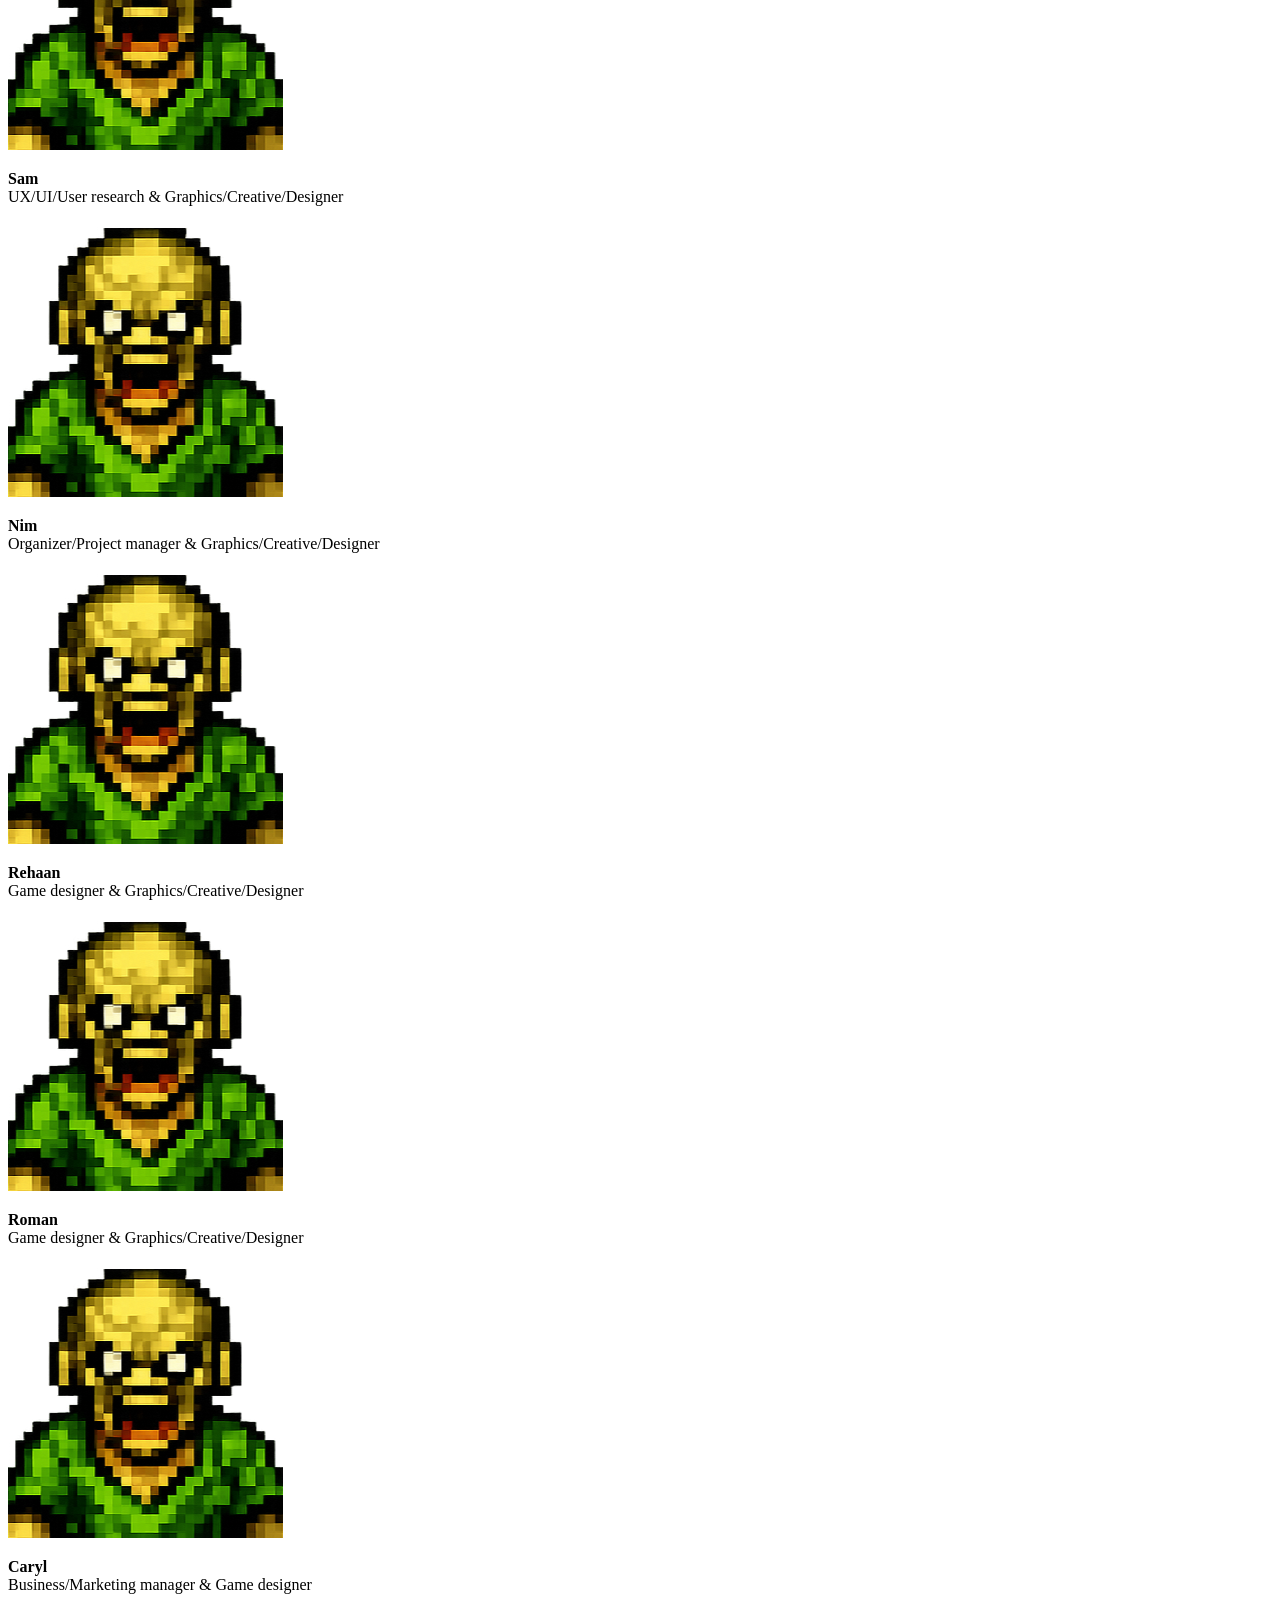
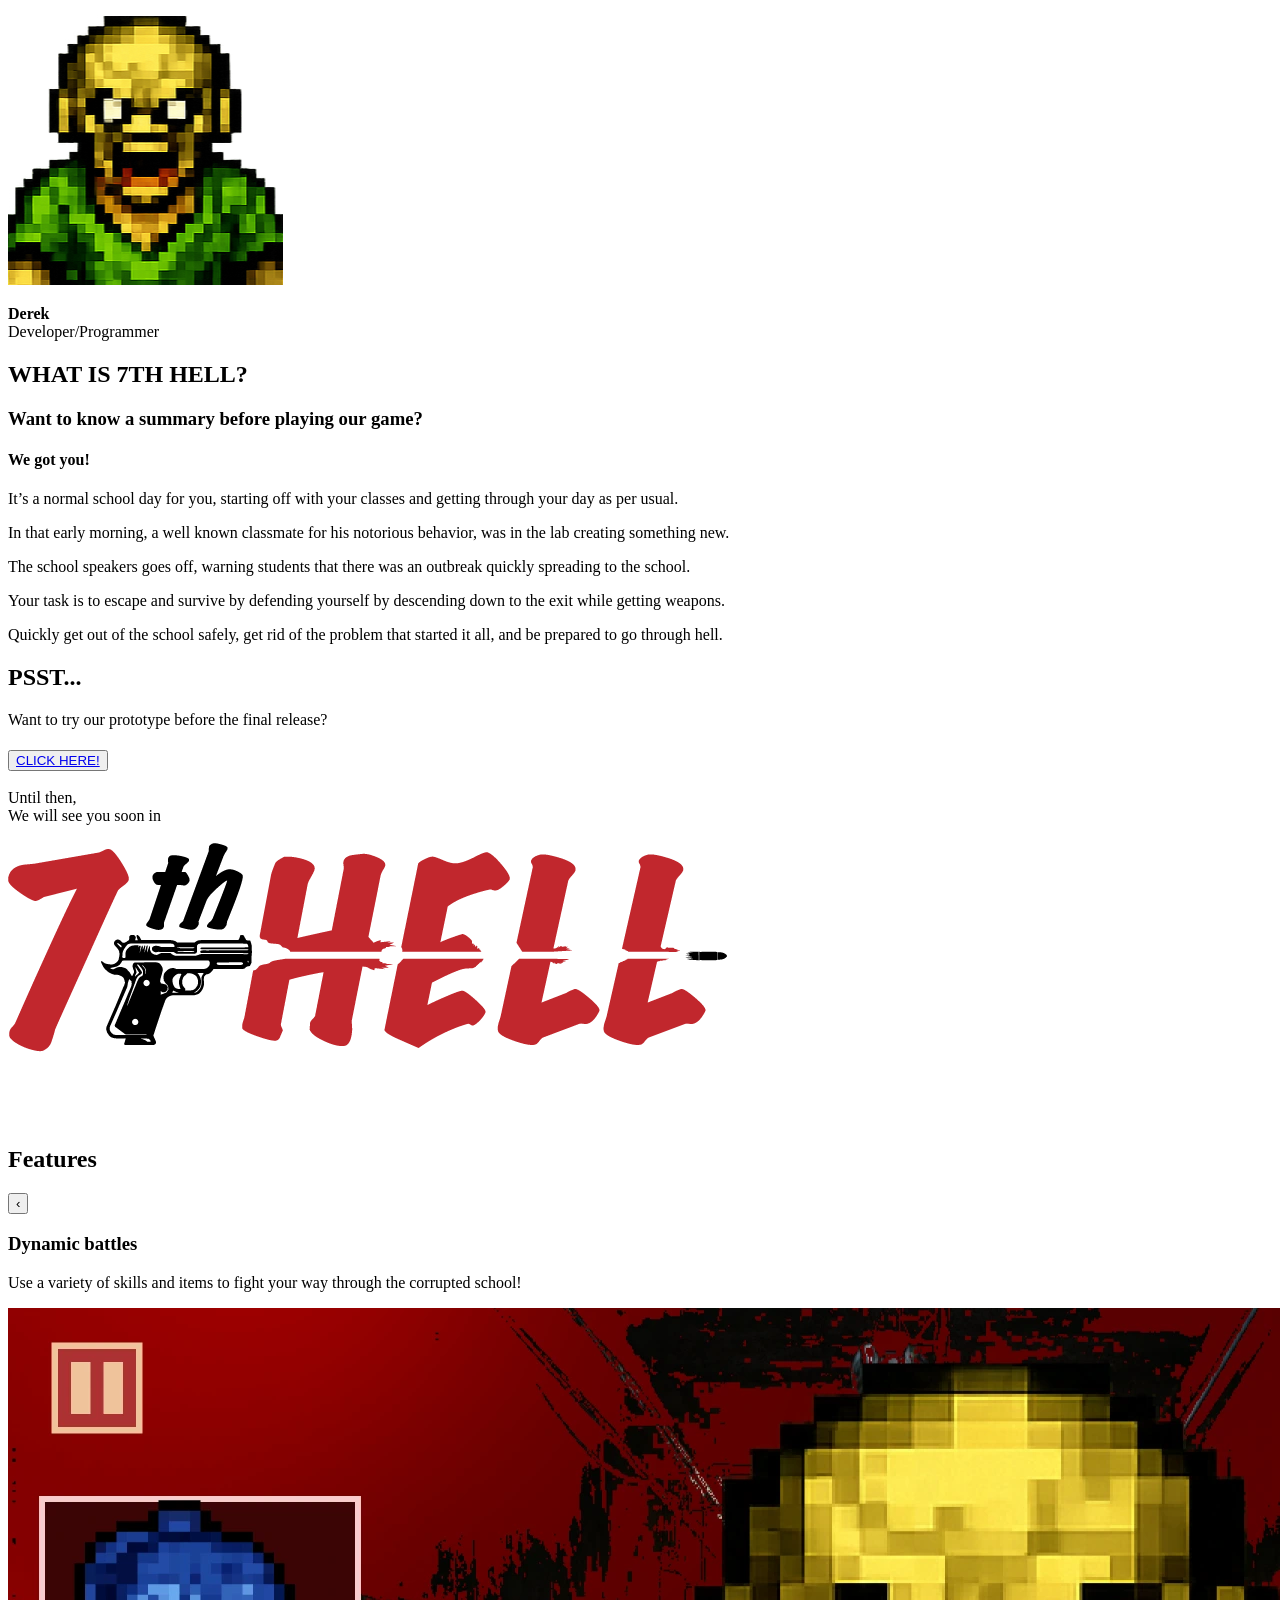
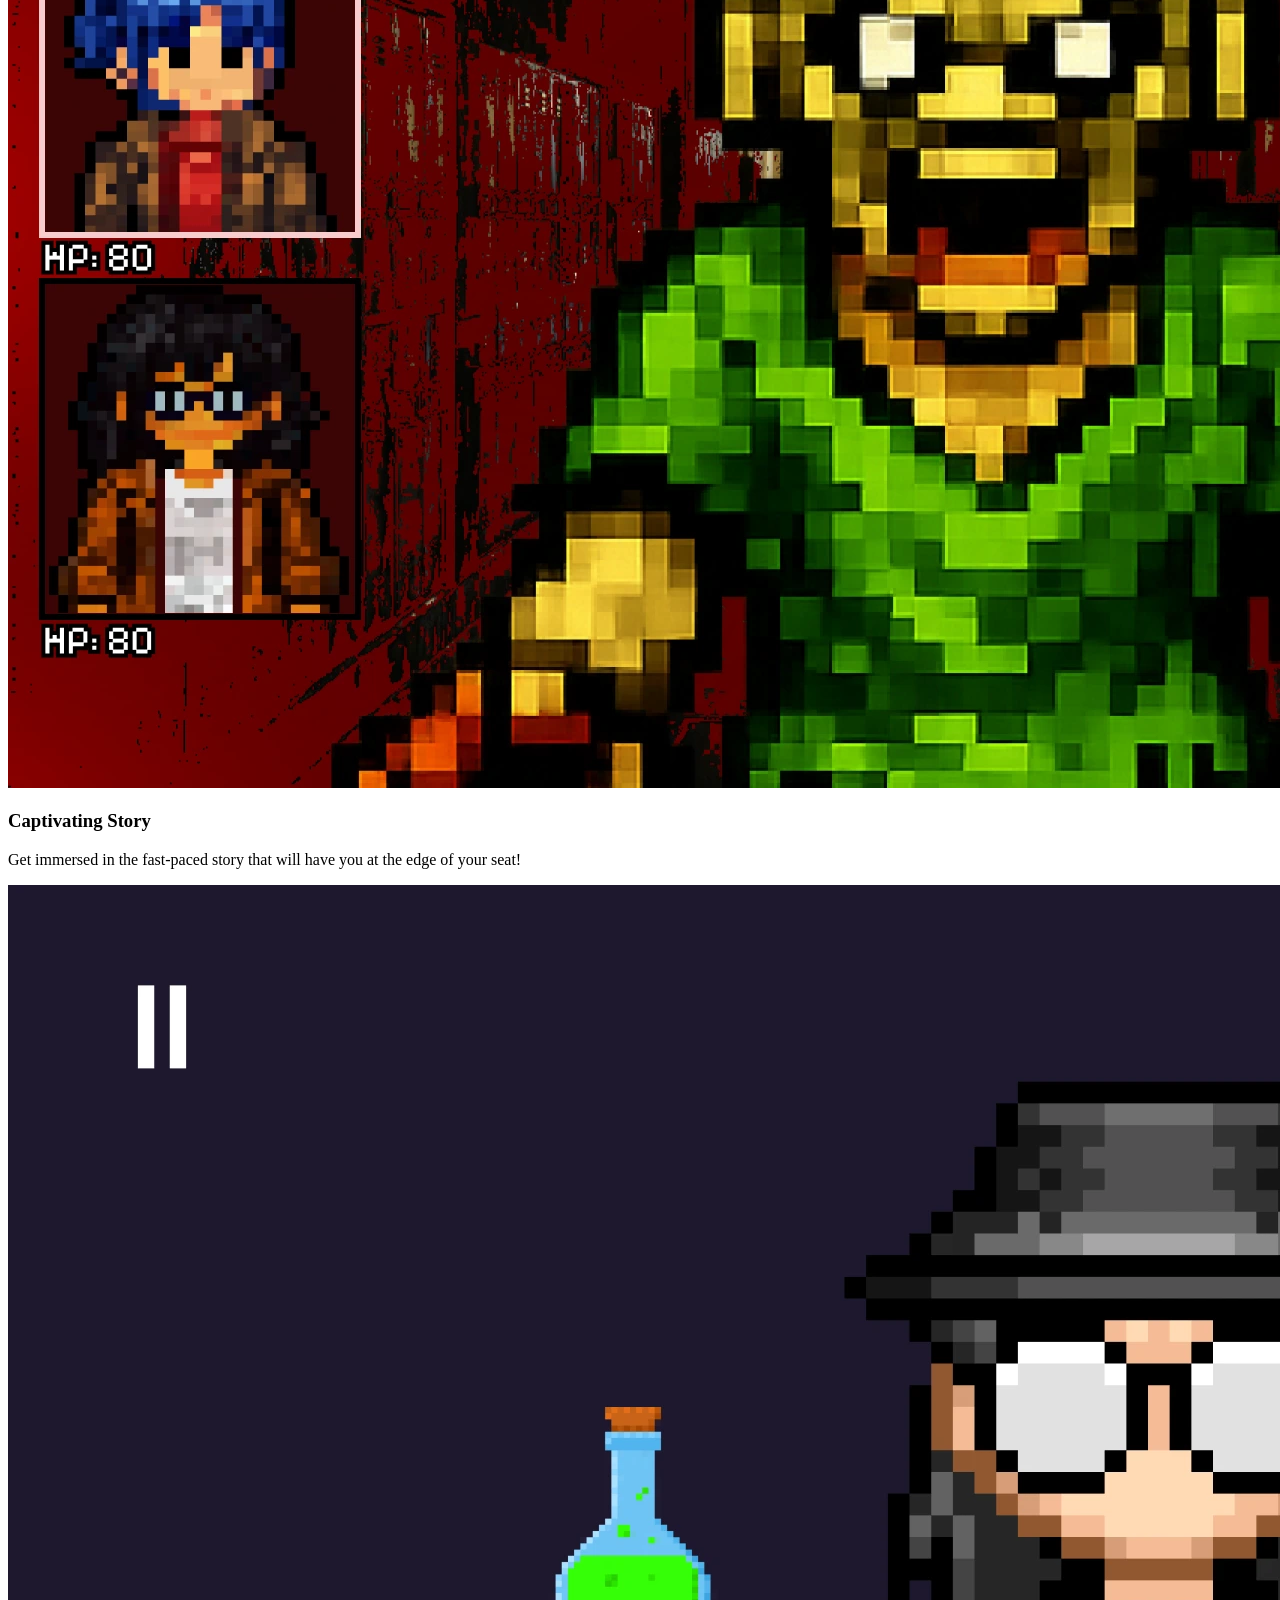
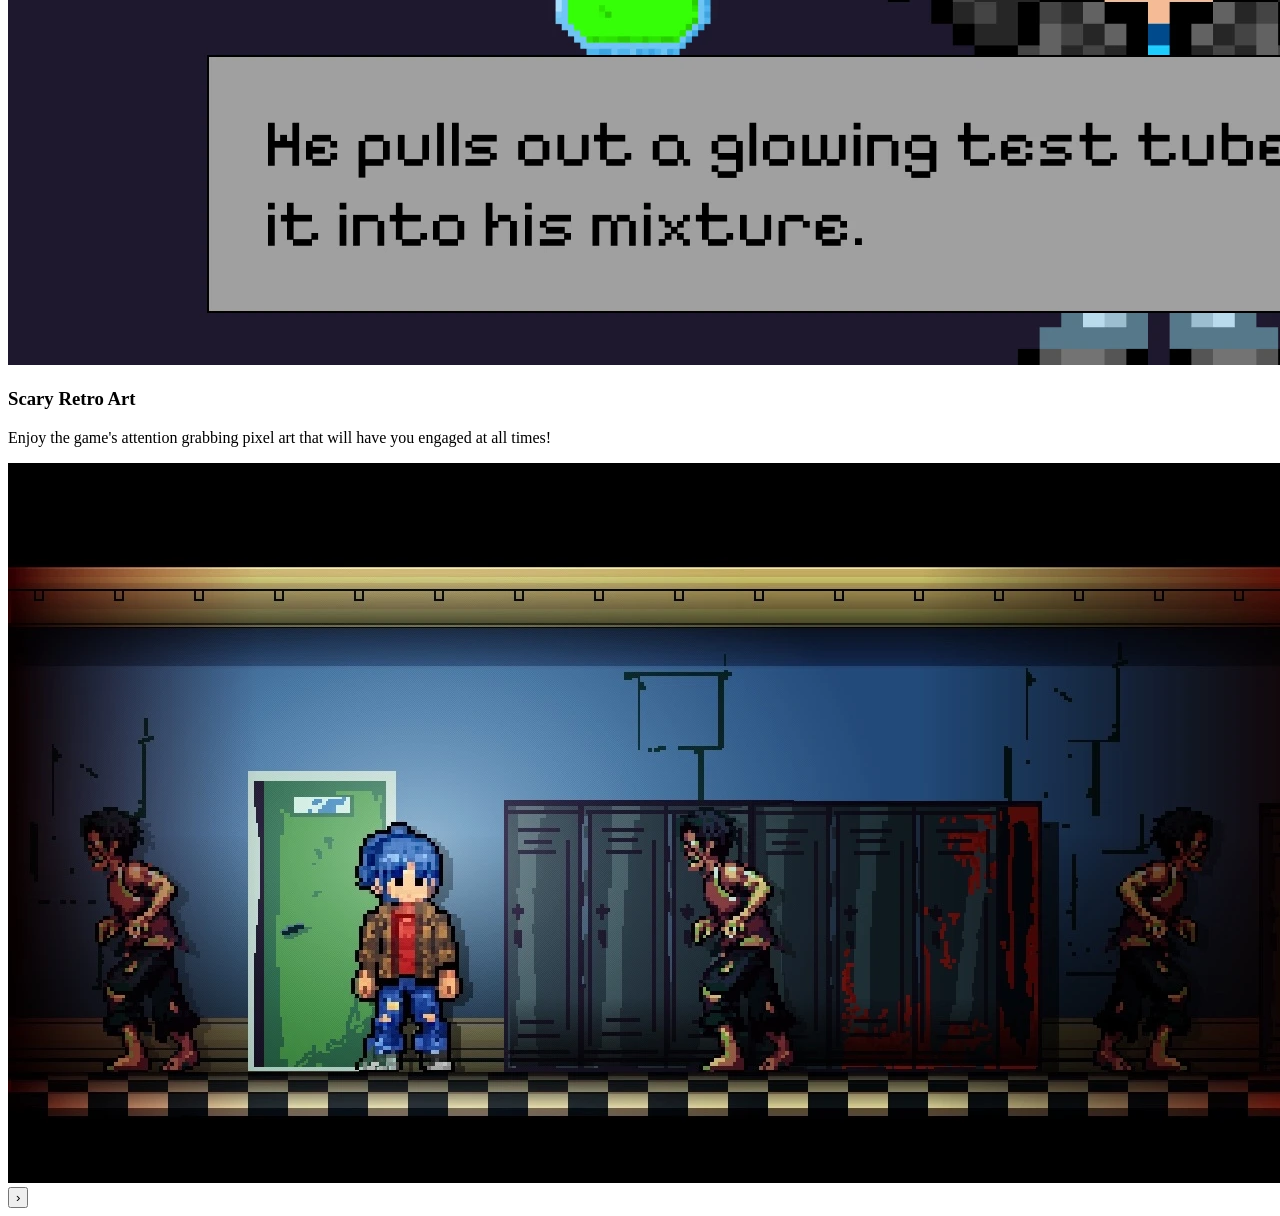
==== commit 4b07e52c: "Merge branch 'main' into roman-trigger-system" ====
--- a/index.html
+++ b/index.html
@@ -275,6 +275,20 @@
         <title>7th Hell</title>
     </head>
     <body>
+        <div class="trigger-section">
+            <section class="page">
+                <h2>Trigger System Demo</h2>
+
+                <section class="trigger-area trigger-area--fog">
+                    <h3>Fog Trigger</h3>
+                    <p>Hover to activate fog effect.</p>
+                </section>
+
+                <section class="trigger-area trigger-area--glow">
+                    <h3>Glow Trigger</h3>
+                    <p>Click to activate glow effect.</p>
+                </section>
+            </section>
         <header class="header__ui">
             <img
                 src="project images/7thHell_Logo.png"
--- a/styles.css
+++ b/styles.css
@@ -1,3 +1,31 @@
+.trigger-section .page {
+    padding: 80px 0;
+    background: #0d0d0d;
+    color: white;
+    text-align: center;
+}
+
+.trigger-section .trigger-area {
+    padding: 60px;
+    margin: 60px auto;
+    width: 80%;
+    background: #913e3e;
+    border: 2px solid #444;
+    transition: 0.4s ease;
+}
+
+.trigger-section .trigger-area--fog:hover {
+    background: #300;
+    filter: brightness(0.7);
+}
+
+.trigger-section .trigger-area.glow-active {
+    box-shadow: 0 0 25px 5px #ff4444;
+    border-color: #ff4444;
+}
+
+.trigger-section .trigger-area.scroll-active {
+    transform: scale(1.05);
 /* GENERAL */
 body {
 	margin: 0;
--- a/styles.css
+++ b/styles.css
@@ -1,3 +1,31 @@
+.trigger-section .page {
+    padding: 80px 0;
+    background: #0d0d0d;
+    color: white;
+    text-align: center;
+}
+
+.trigger-section .trigger-area {
+    padding: 60px;
+    margin: 60px auto;
+    width: 80%;
+    background: #913e3e;
+    border: 2px solid #444;
+    transition: 0.4s ease;
+}
+
+.trigger-section .trigger-area--fog:hover {
+    background: #300;
+    filter: brightness(0.7);
+}
+
+.trigger-section .trigger-area.glow-active {
+    box-shadow: 0 0 25px 5px #ff4444;
+    border-color: #ff4444;
+}
+
+.trigger-section .trigger-area.scroll-active {
+    transform: scale(1.05);
 /* GENERAL */
 body {
 	margin: 0;
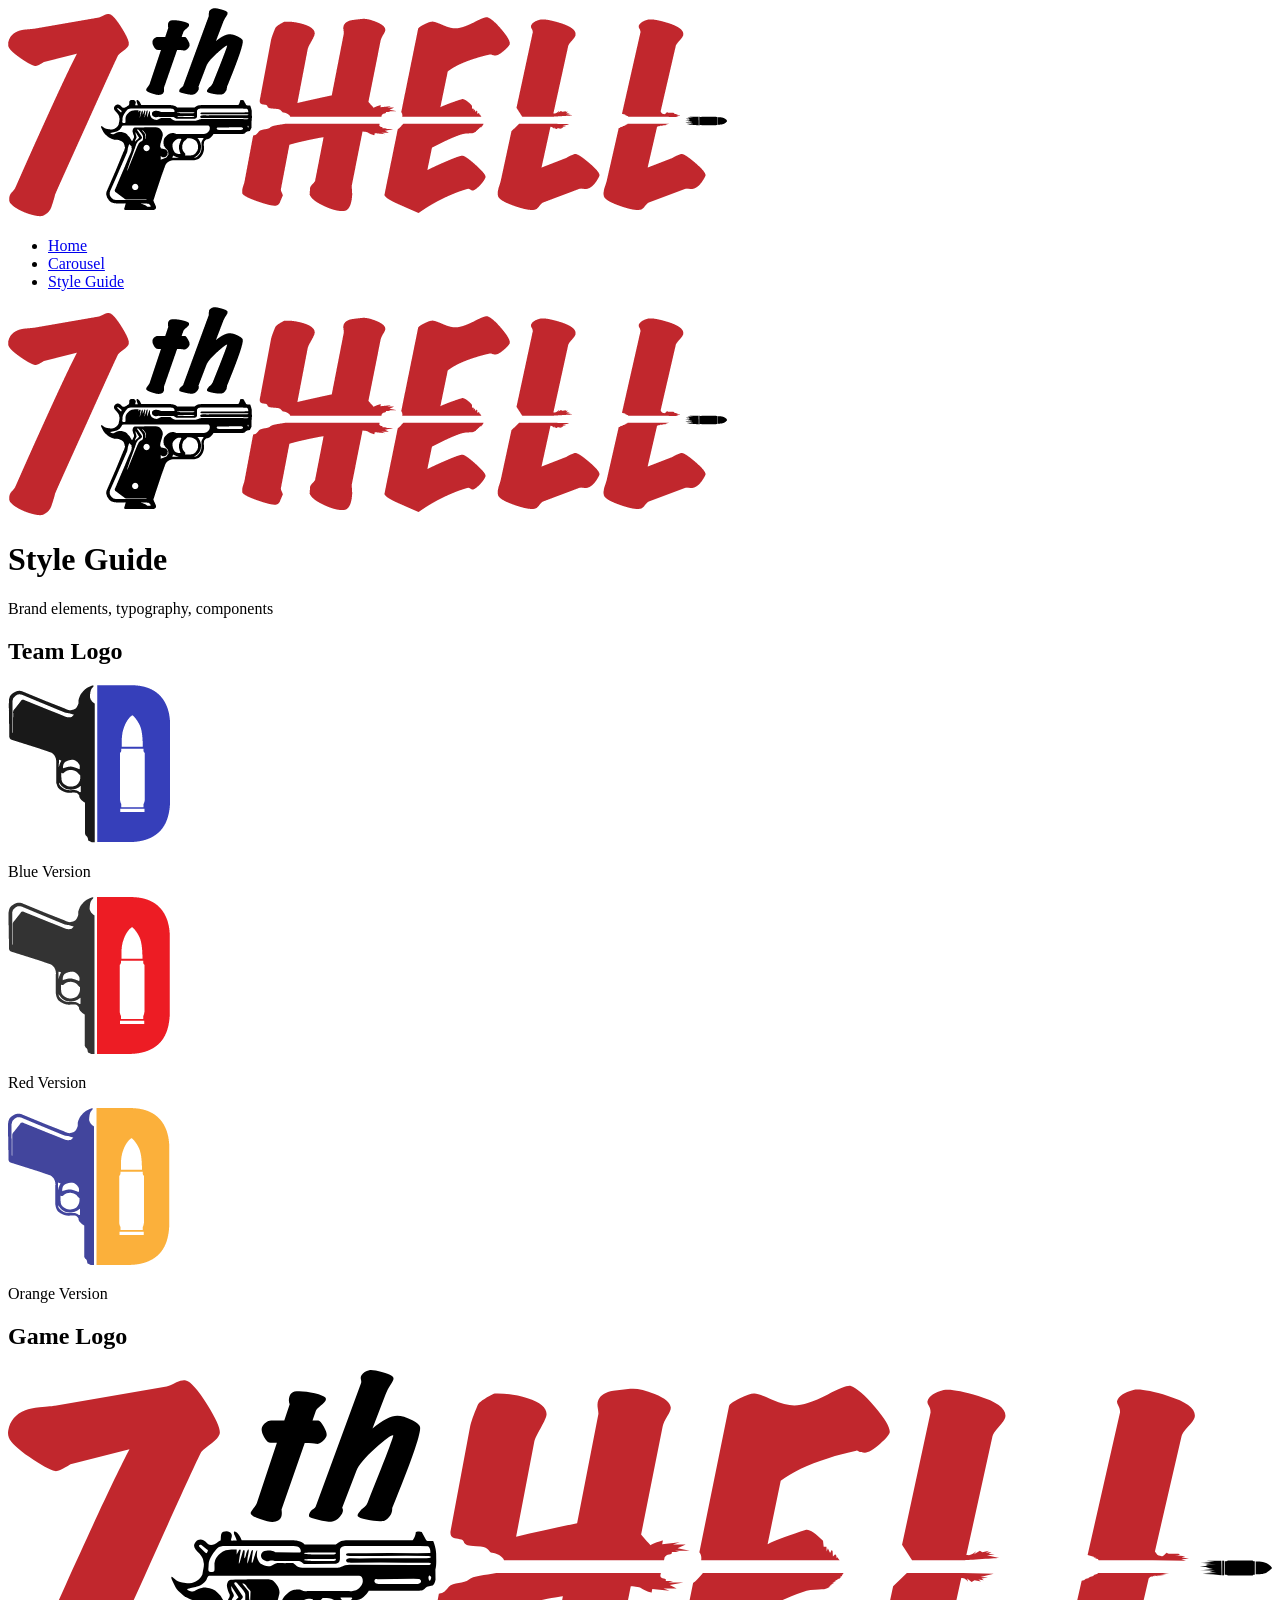
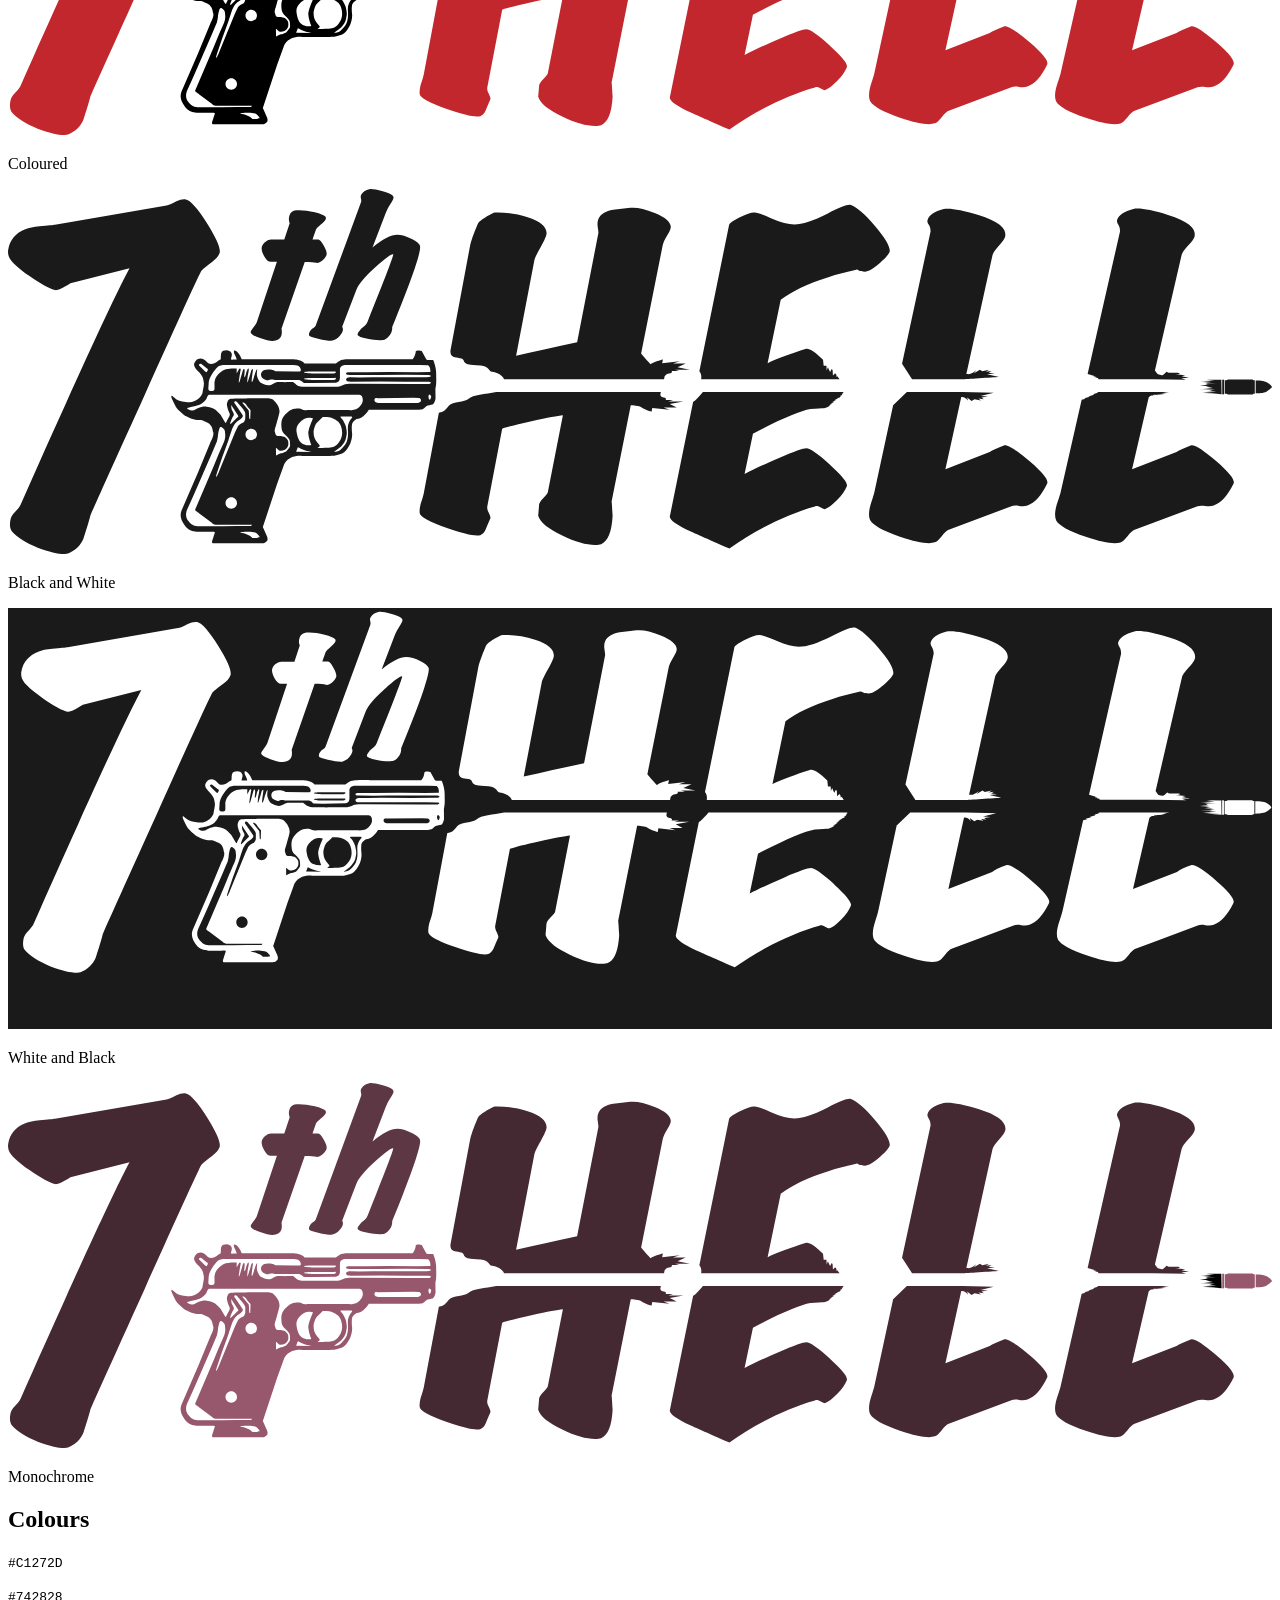
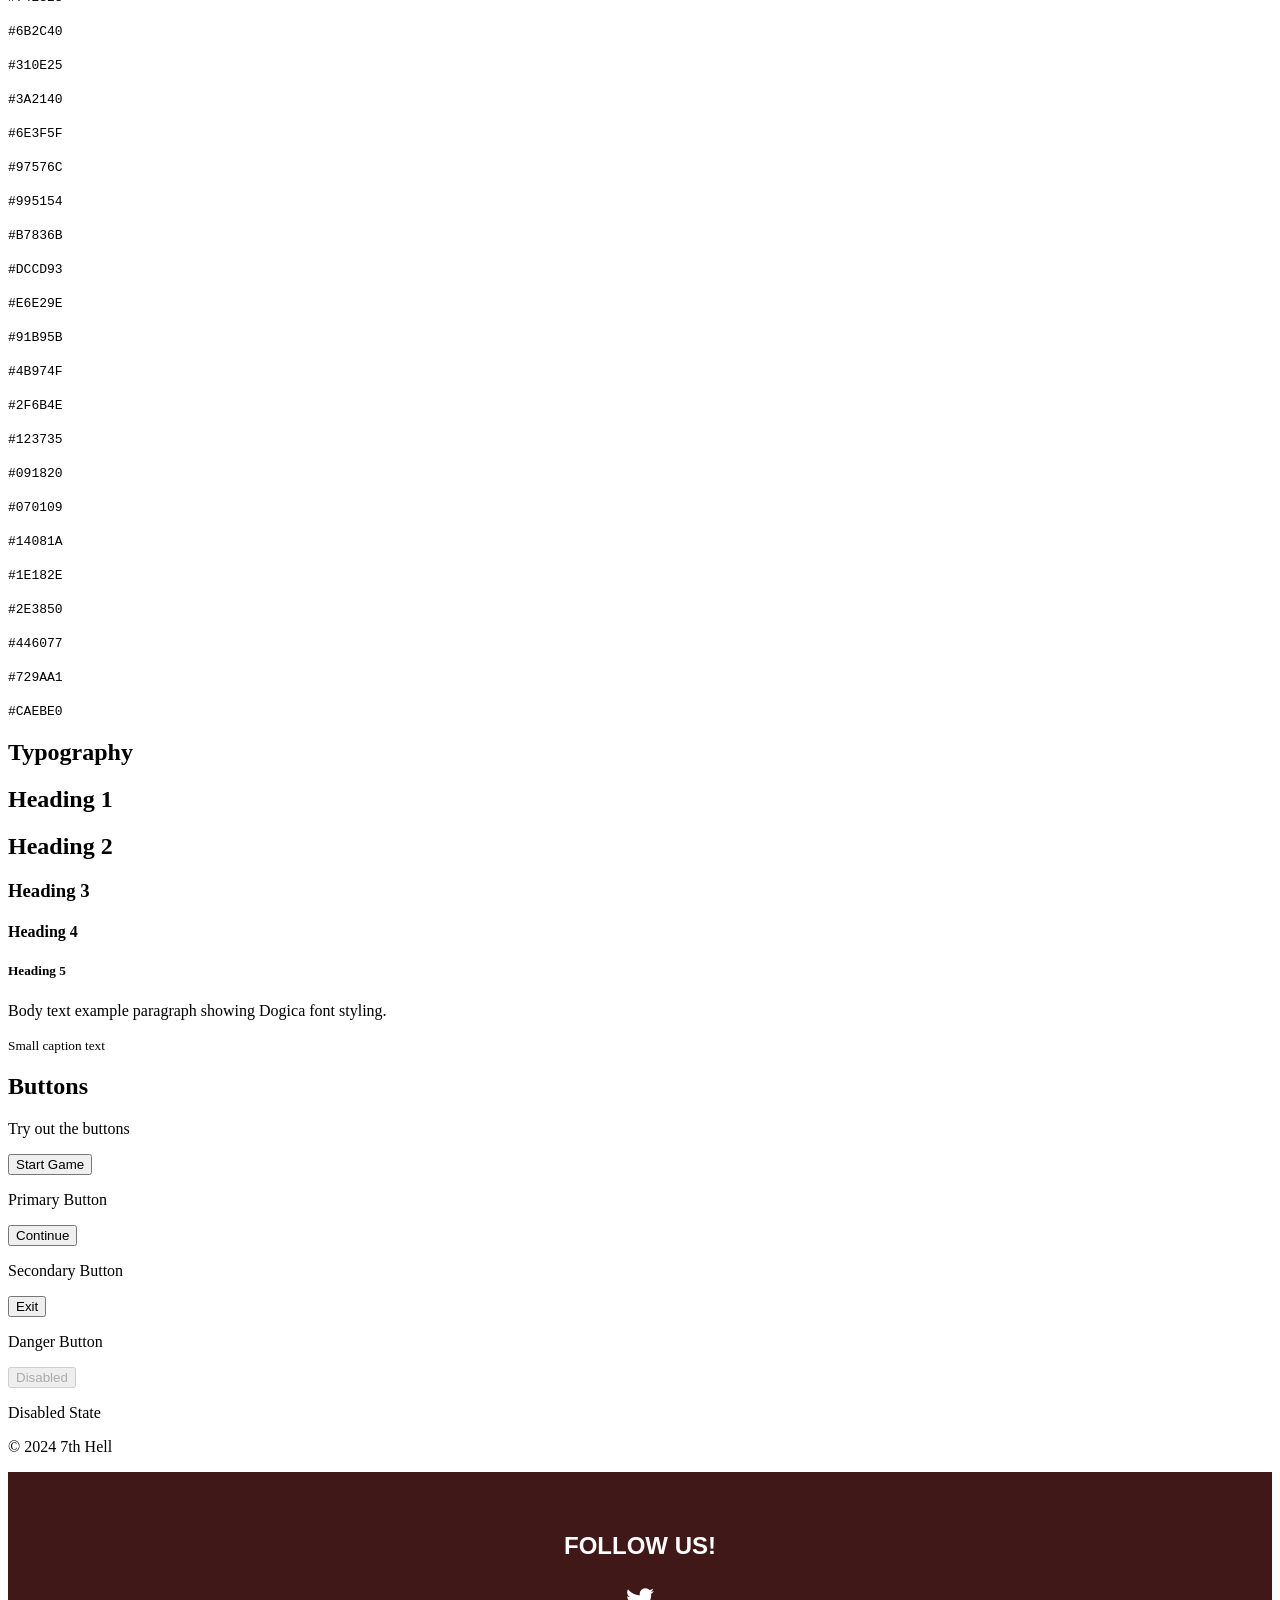
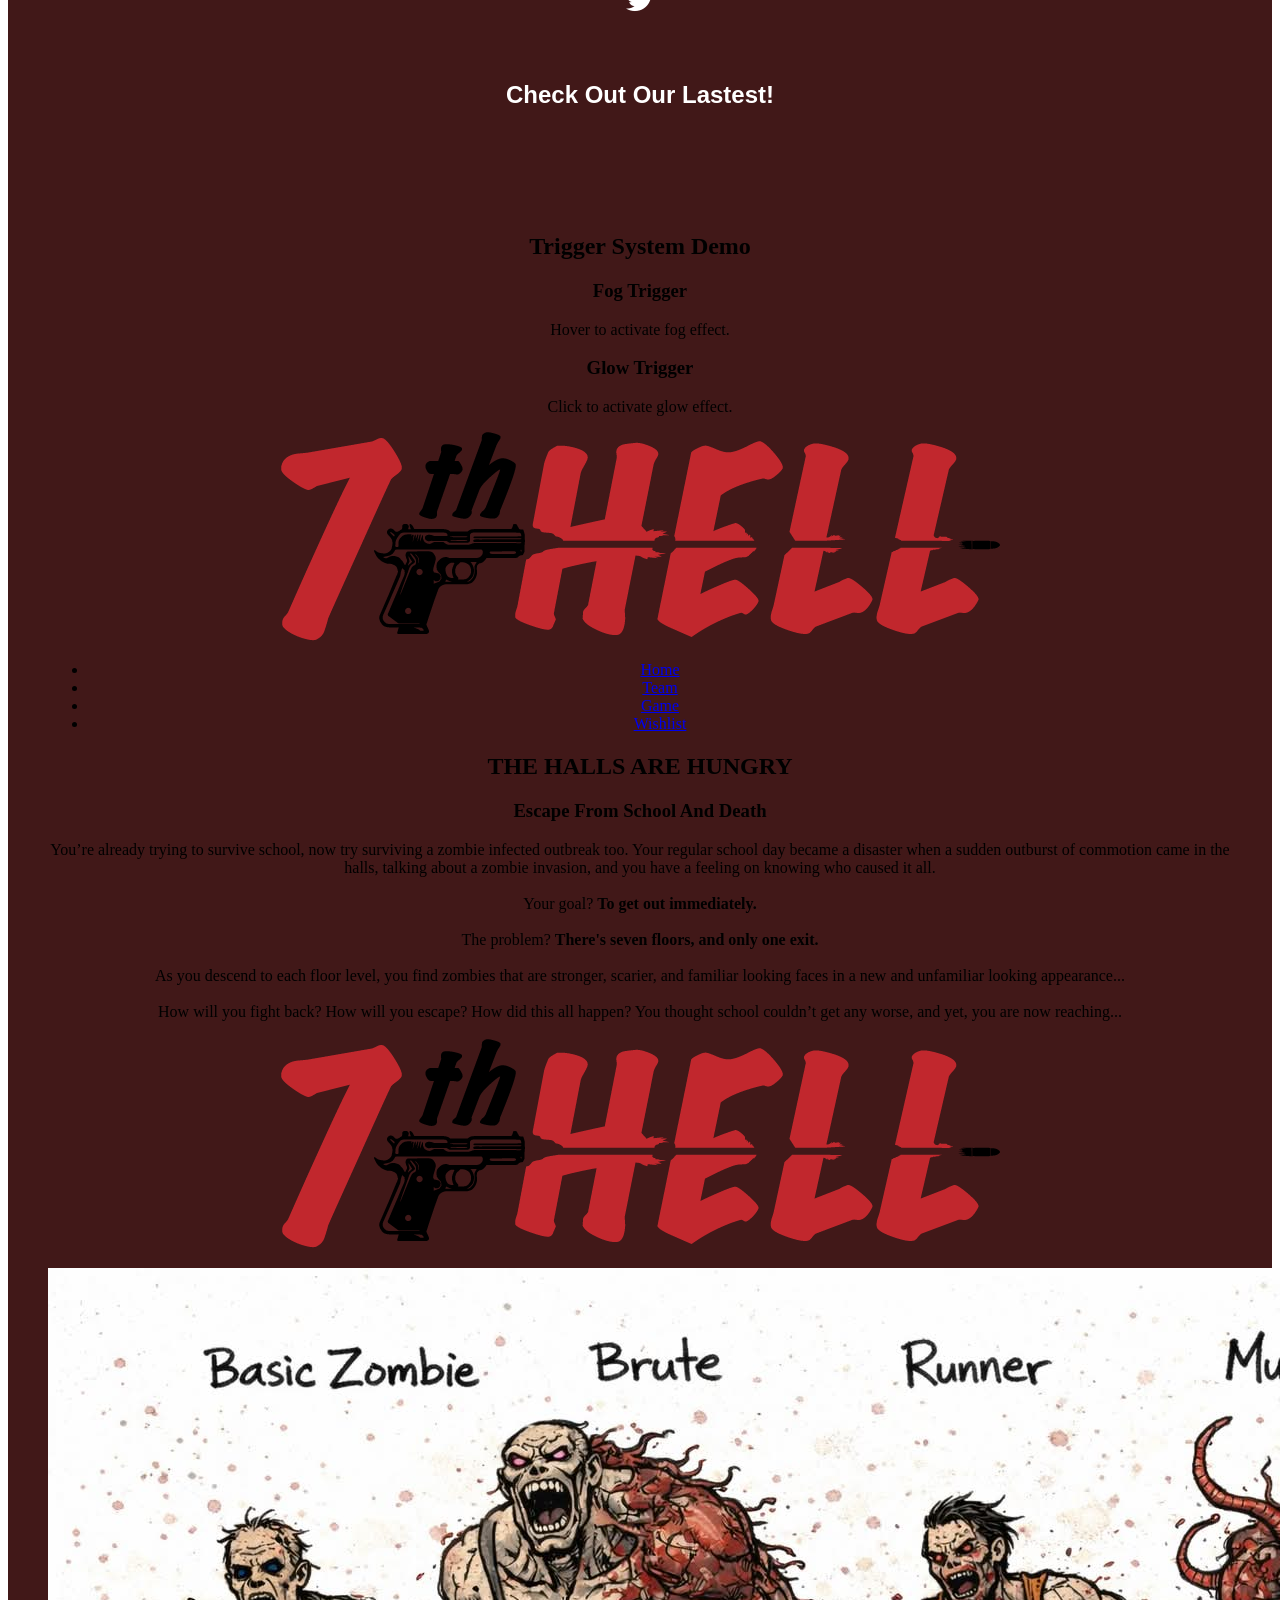
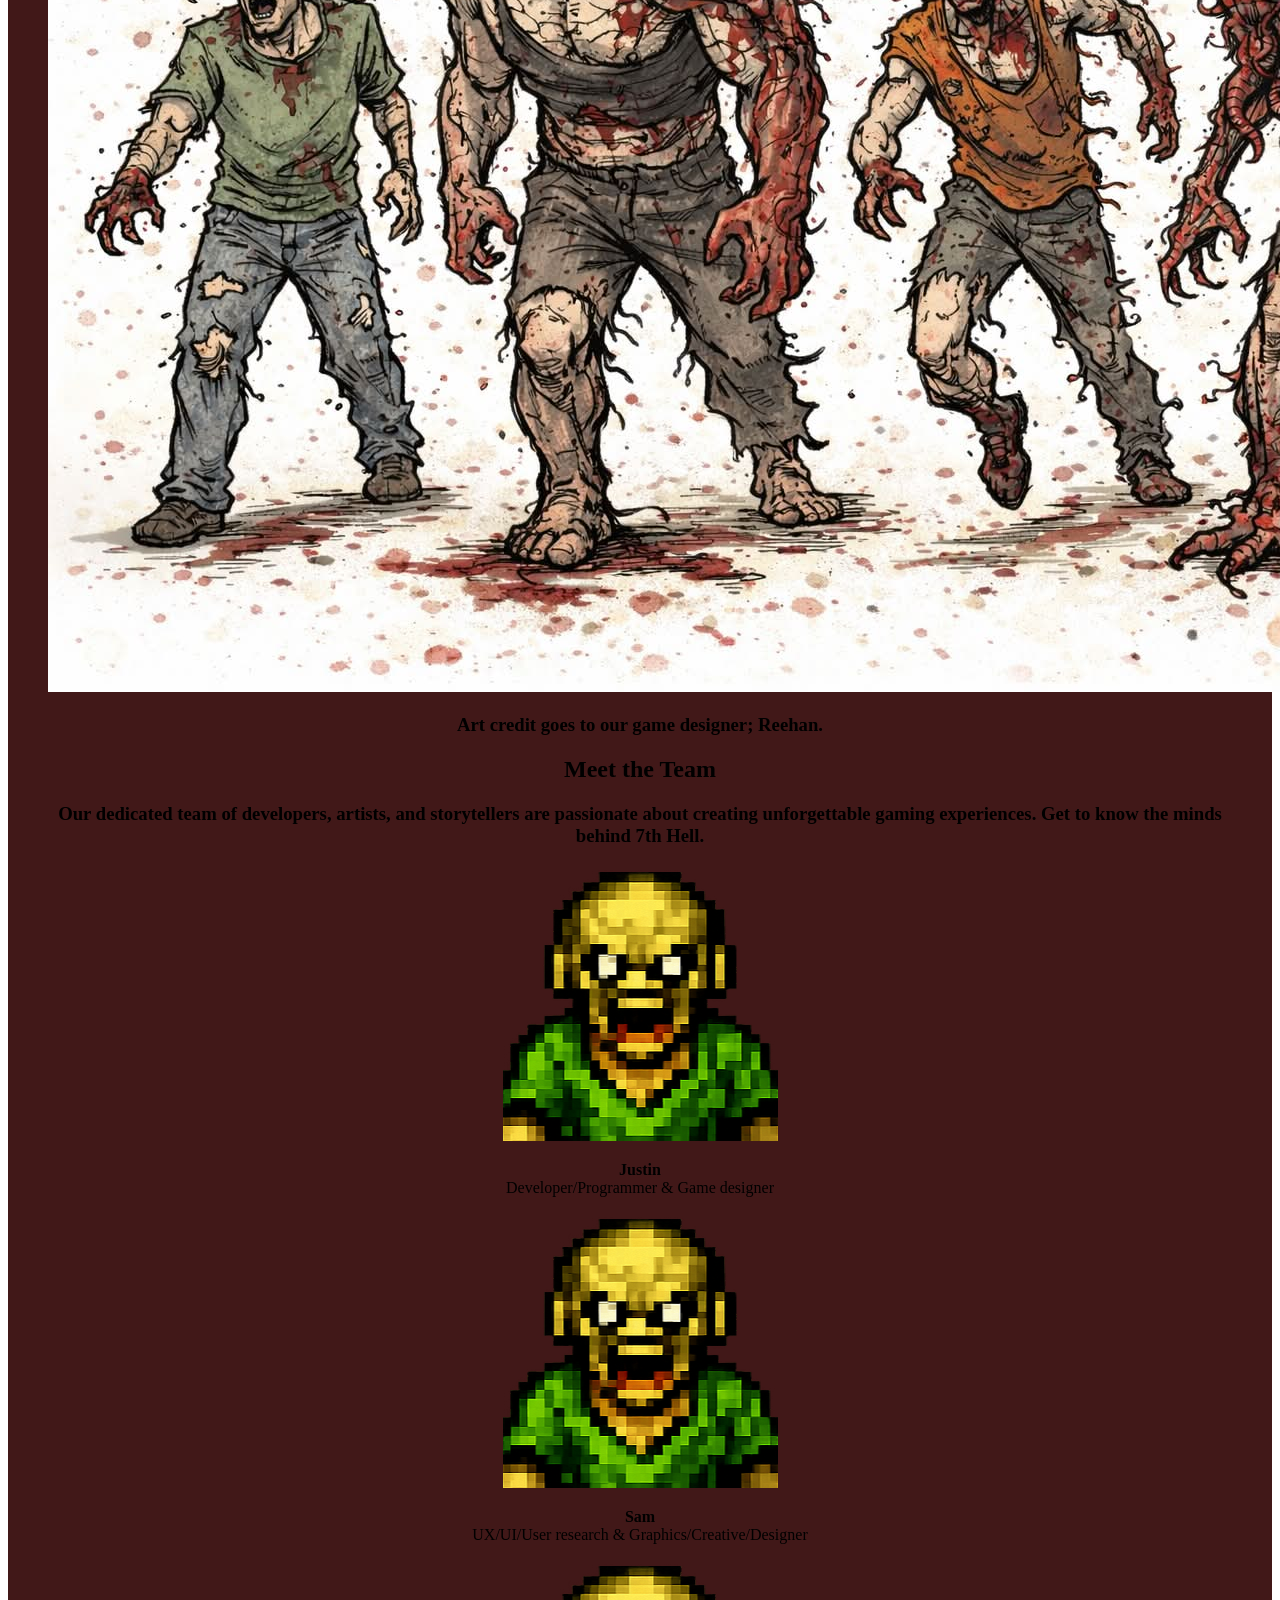
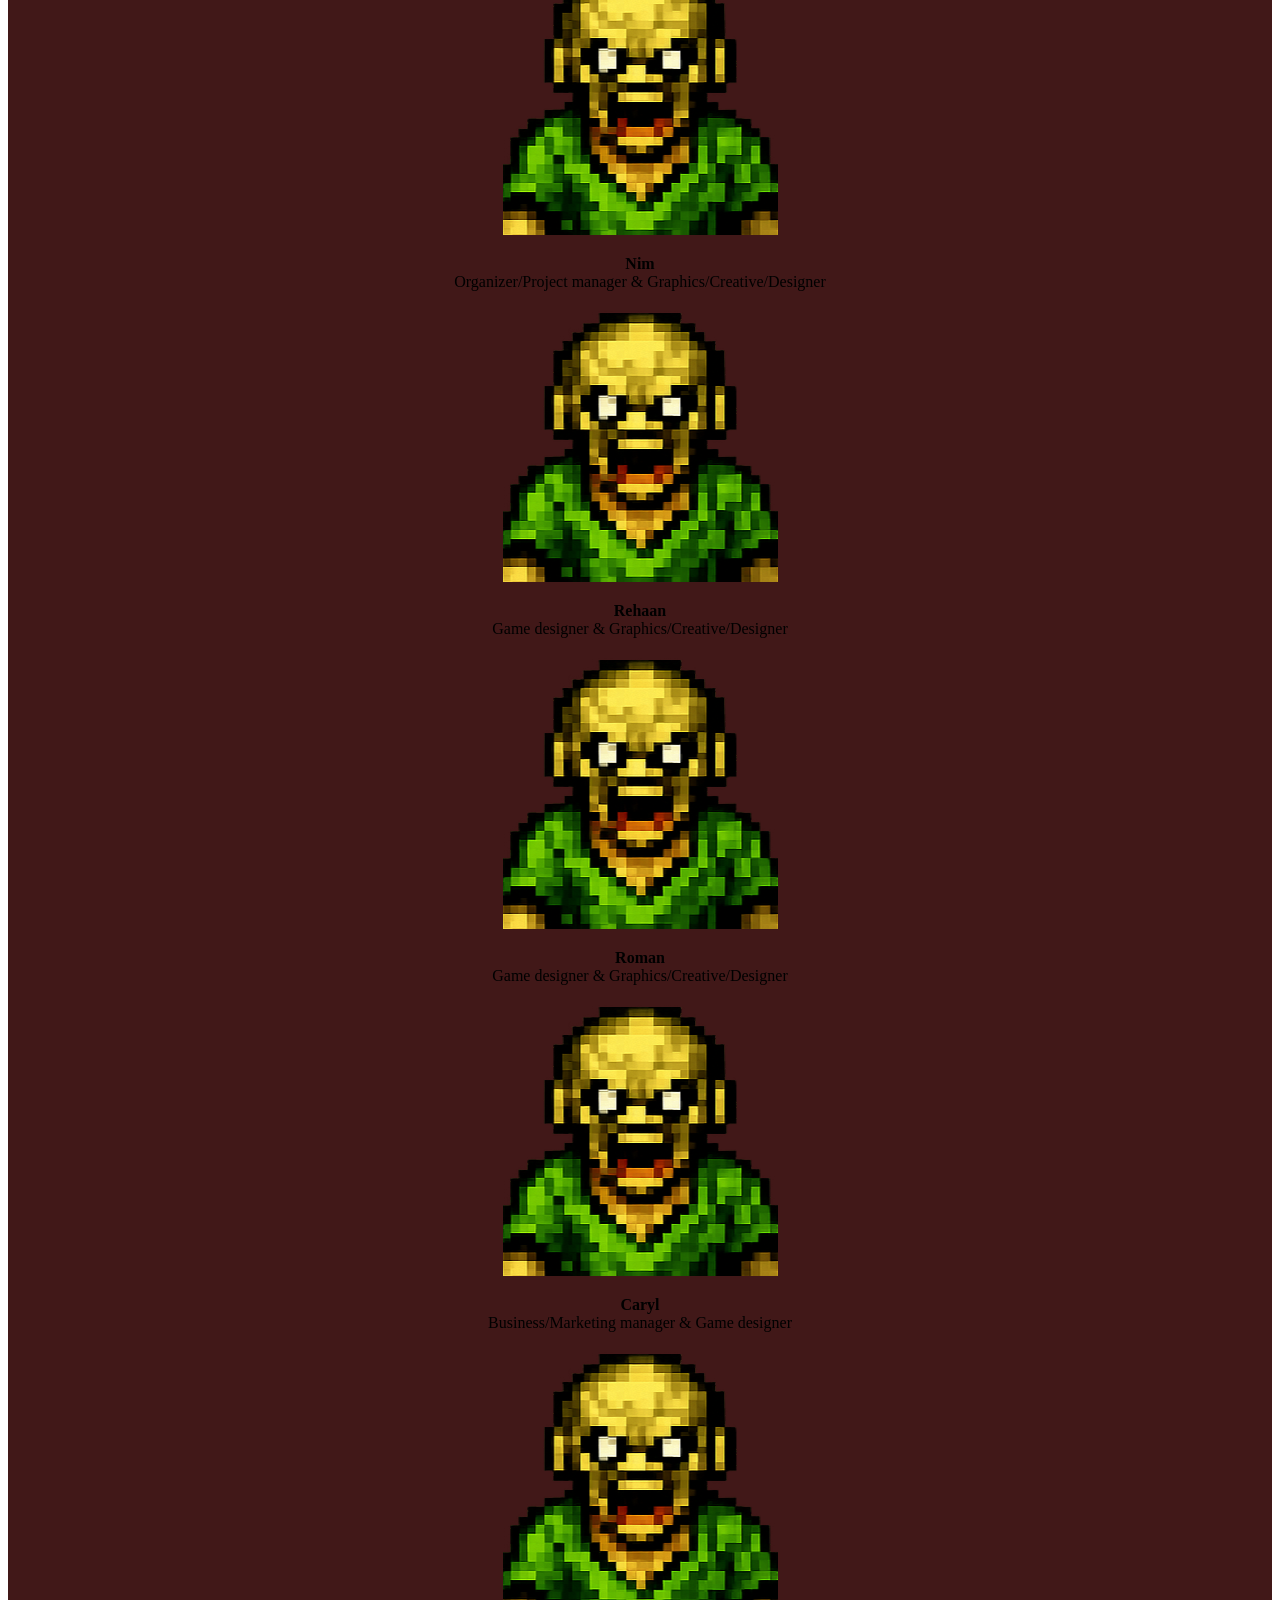
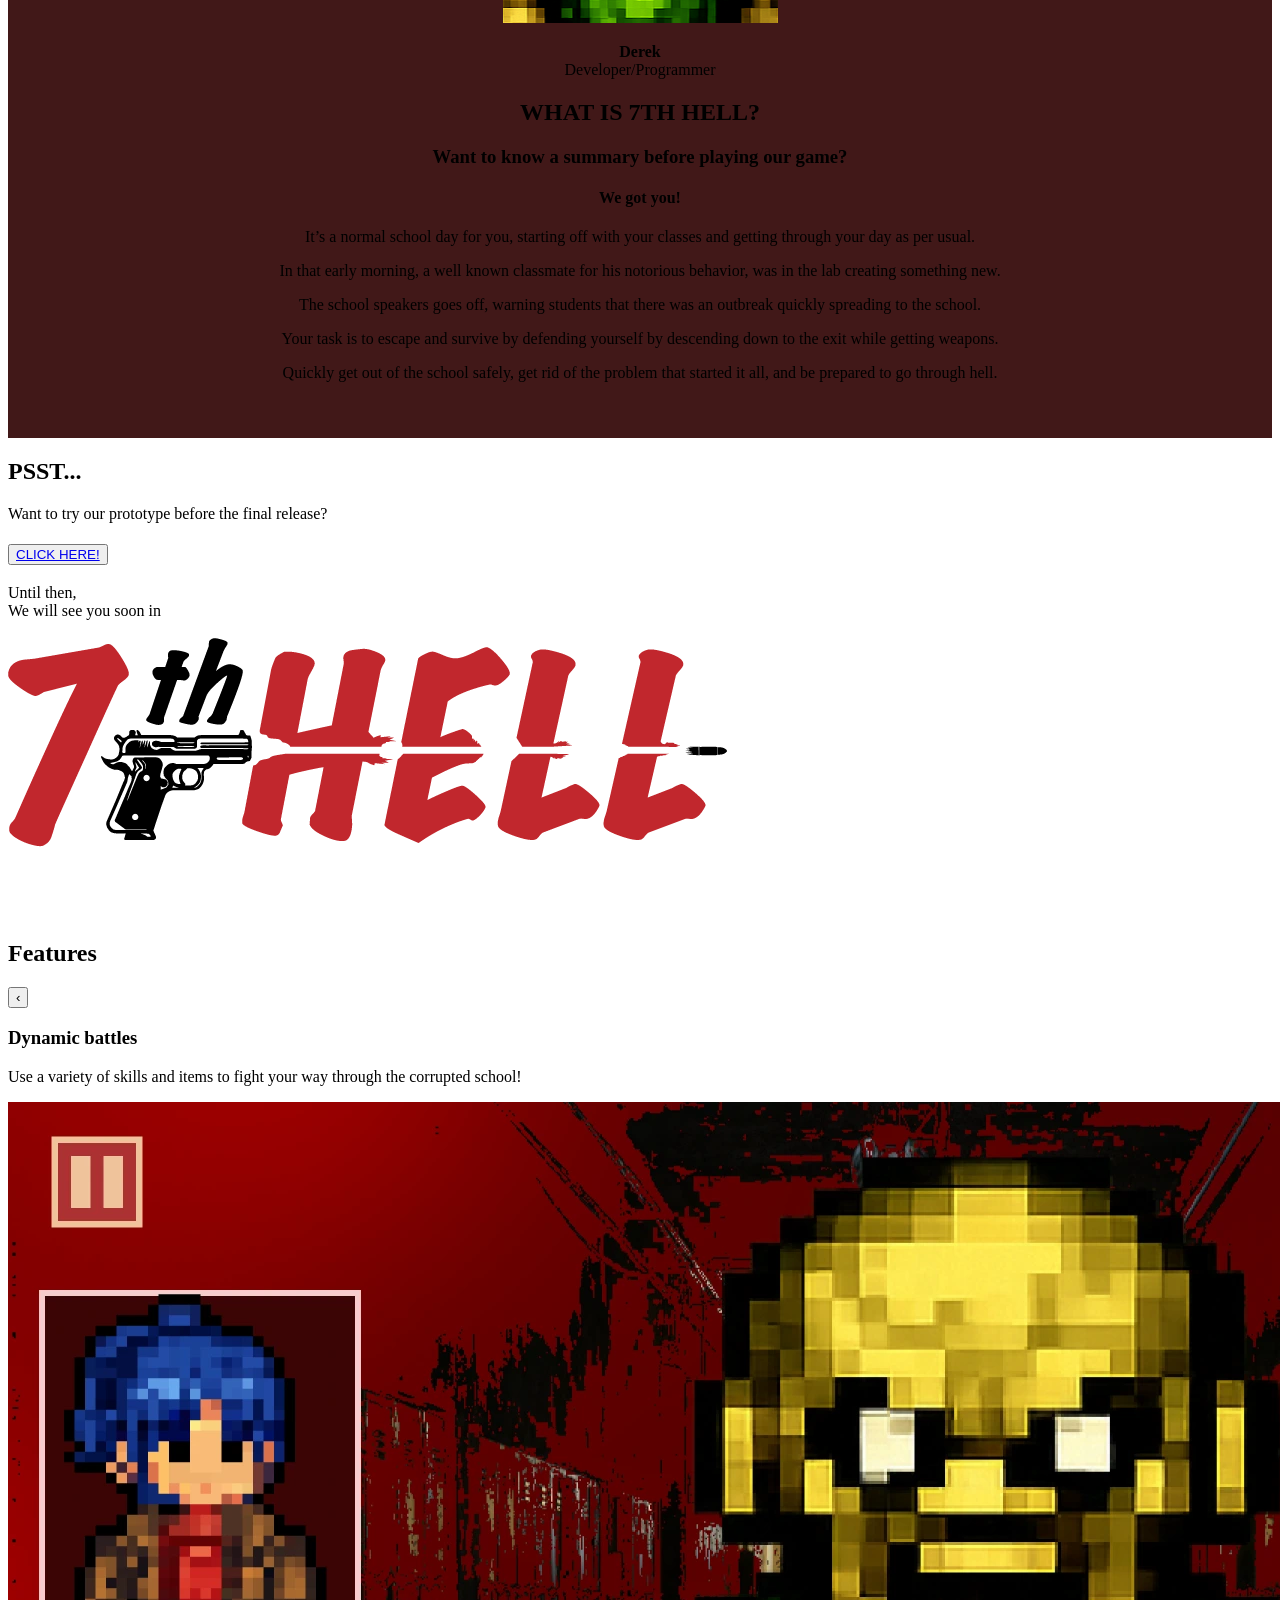
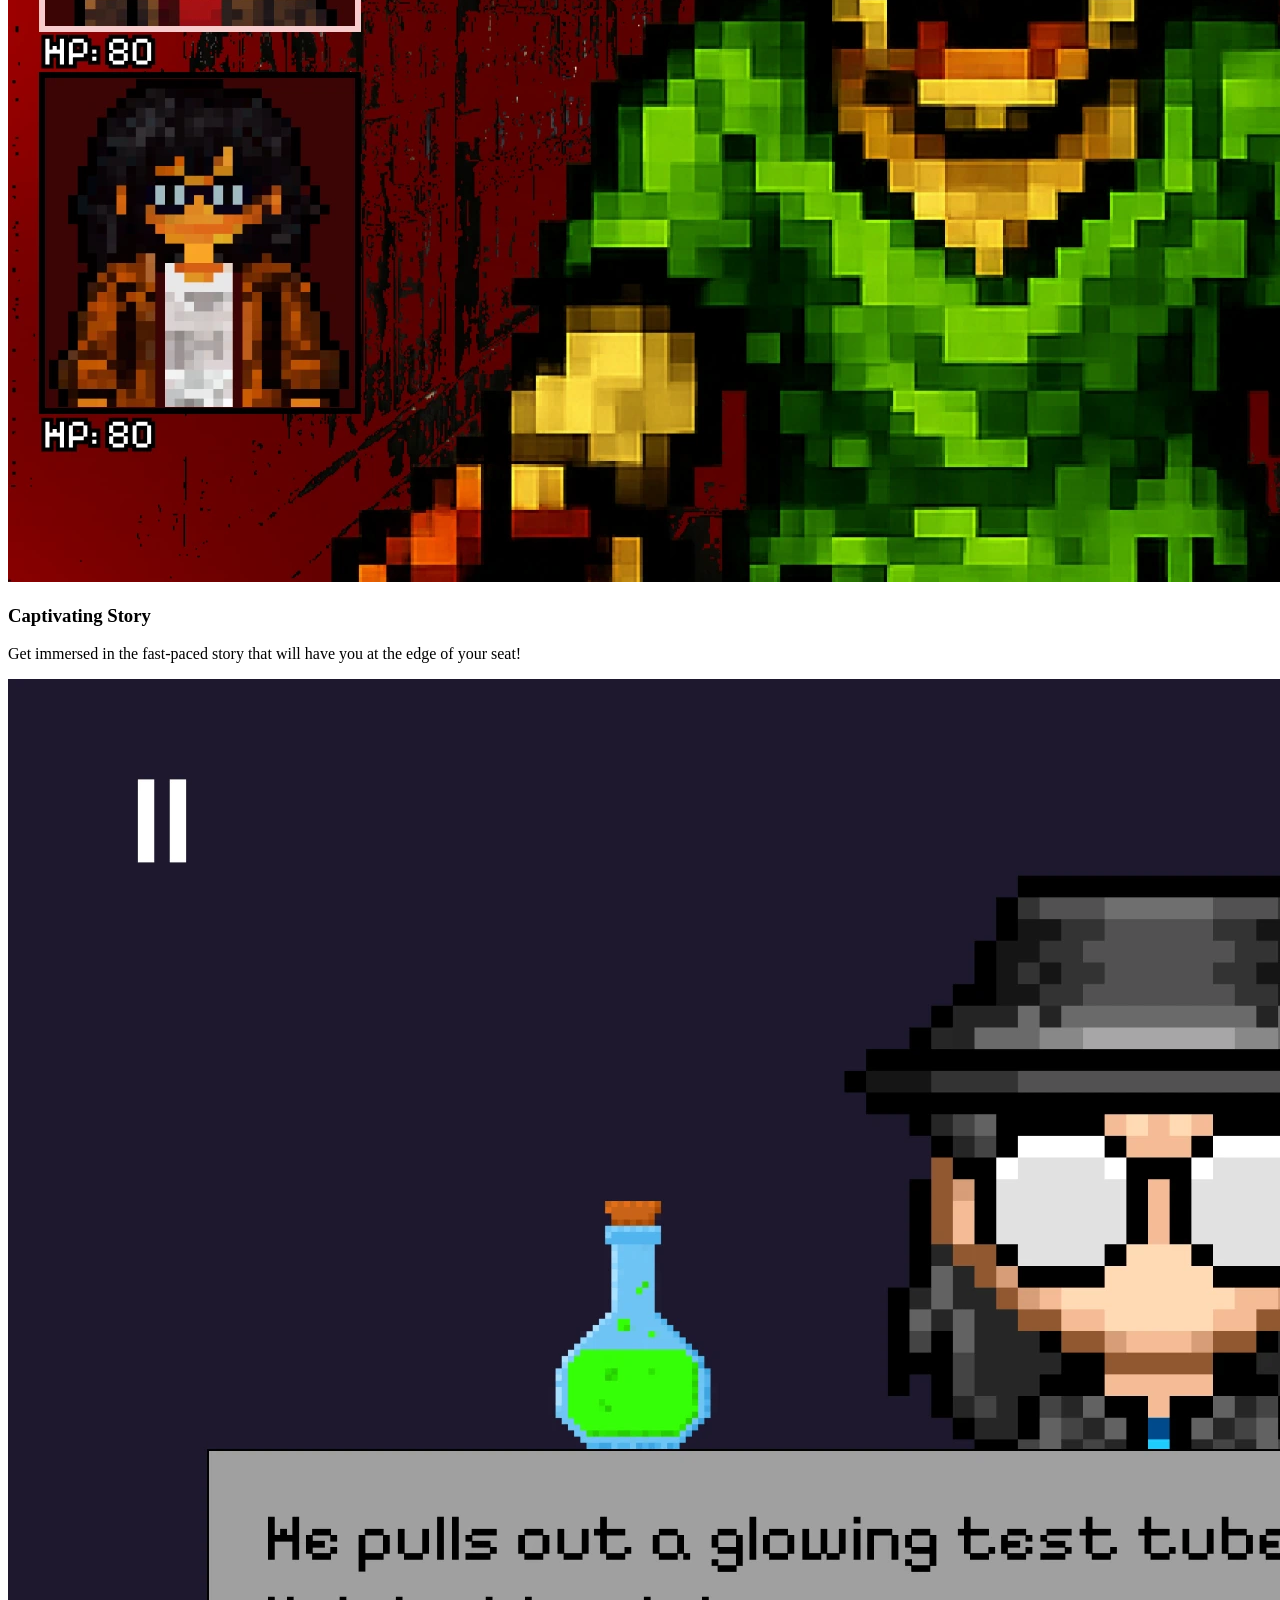
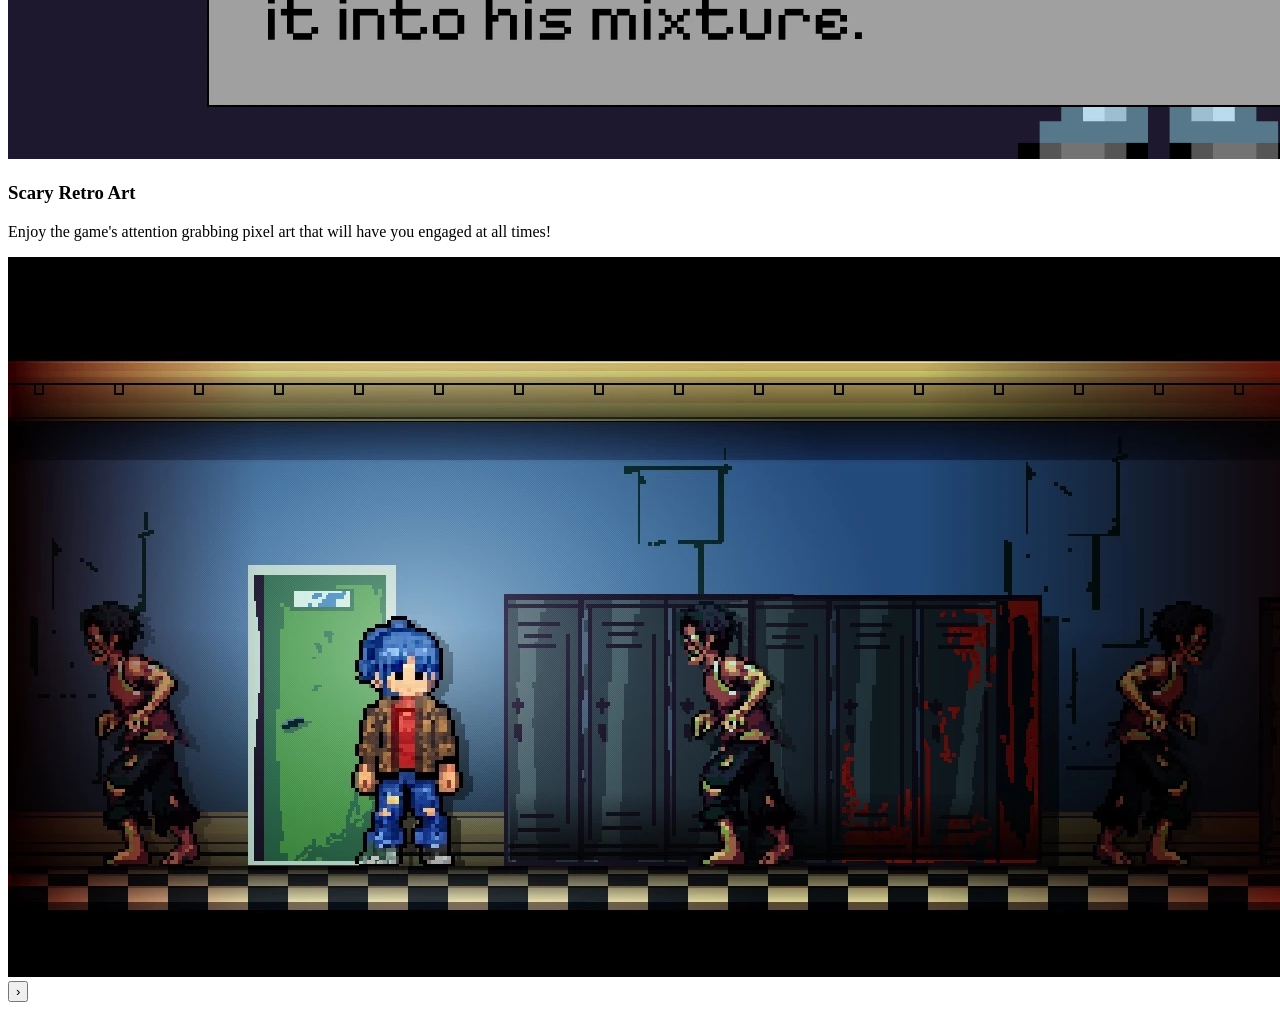
==== commit d787d661: "Merge branch 'main' into caryl-social-media" ====
--- a/index.html
+++ b/index.html
@@ -260,6 +260,55 @@
 	</body>
     <head>
         <meta charset="UTF-8" />
+        <meta
+            name="viewport"
+            content="width=device-width, initial-scale=1.0" />
+        <script
+            src="script.js"
+            defer></script>
+        <link
+            href="styles.css"
+            rel="stylesheet" />
+        <link
+            rel="stylesheet"
+            href="https://cdnjs.cloudflare.com/ajax/libs/font-awesome/6.5.0/css/all.min.css" />
+        <title>7th Hell</title>
+    </head>
+    <body>
+                       <section class="socials">
+            <h2 class="socials-heading">FOLLOW US!</h2>
+            <div class="social-links">
+                <a
+                    href="https://twitter.com/7eventhhell"
+                    target="_blank">
+                    <i class="fa-brands fa-twitter"></i>
+                </a>
+            </div>
+<section class="socials">
+
+<div>
+    <h3 class="tweets-heading">Check Out Our Lastest!</h3>
+</div>
+
+    <div class="tweet-container">
+
+        <blockquote class="twitter-tweet">
+            <a href="https://twitter.com/7eventhHell/status/2045221925119832402"></a>
+        </blockquote>
+
+        <blockquote class="twitter-tweet">
+            <a href="https://twitter.com/7eventhHell/status/2045008706451177931"></a>
+        </blockquote>
+
+        <blockquote class="twitter-tweet">
+            <a href="https://twitter.com/7eventhHell/status/2039448766538022953"></a>
+        </blockquote>
+
+    </div>
+</section>
+
+<script async src="https://platform.twitter.com/widgets.js"></script>
+
         <meta name="viewport" content="width=device-width, initial-scale=1.0" />
         <link rel="preconnect" href="https://fonts.googleapis.com" />
         <link rel="preconnect" href="https://fonts.gstatic.com" crossorigin />
--- a/styles.css
+++ b/styles.css
@@ -1,3 +1,41 @@
+.socials {
+    text-align: center;
+    padding: 40px;
+    background-color: #411818;
+}
+
+.socials-heading {
+    margin-bottom: 25px;
+    font-family: Verdana, Geneva, Tahoma, sans-serif;
+    color: white;
+    font-size: 24px;
+}
+
+.social-links a {
+    font-size: 28px;
+    color: rgb(255, 255, 255);
+    transition: 0.3s;
+}
+
+.social-links a:hover {
+    color: #1da1f2;
+}
+
+.tweets-heading {
+    font-family: Verdana, Geneva, Tahoma, sans-serif;
+    color: white;
+    font-size: 24px;
+}
+.tweet-container {
+    display: grid;
+    grid-template-columns: repeat(auto-fit, minmax(300px, 1fr));
+    gap: 40px;
+    margin-top: 15px;
+    justify-items: center;
+}
+
+.twitter-tweet {
+    margin: 20px;
 .trigger-section .page {
     padding: 80px 0;
     background: #0d0d0d;
--- a/styles.css
+++ b/styles.css
@@ -1,3 +1,41 @@
+.socials {
+    text-align: center;
+    padding: 40px;
+    background-color: #411818;
+}
+
+.socials-heading {
+    margin-bottom: 25px;
+    font-family: Verdana, Geneva, Tahoma, sans-serif;
+    color: white;
+    font-size: 24px;
+}
+
+.social-links a {
+    font-size: 28px;
+    color: rgb(255, 255, 255);
+    transition: 0.3s;
+}
+
+.social-links a:hover {
+    color: #1da1f2;
+}
+
+.tweets-heading {
+    font-family: Verdana, Geneva, Tahoma, sans-serif;
+    color: white;
+    font-size: 24px;
+}
+.tweet-container {
+    display: grid;
+    grid-template-columns: repeat(auto-fit, minmax(300px, 1fr));
+    gap: 40px;
+    margin-top: 15px;
+    justify-items: center;
+}
+
+.twitter-tweet {
+    margin: 20px;
 .trigger-section .page {
     padding: 80px 0;
     background: #0d0d0d;
--- a/styles.css
+++ b/styles.css
@@ -1,3 +1,41 @@
+.socials {
+    text-align: center;
+    padding: 40px;
+    background-color: #411818;
+}
+
+.socials-heading {
+    margin-bottom: 25px;
+    font-family: Verdana, Geneva, Tahoma, sans-serif;
+    color: white;
+    font-size: 24px;
+}
+
+.social-links a {
+    font-size: 28px;
+    color: rgb(255, 255, 255);
+    transition: 0.3s;
+}
+
+.social-links a:hover {
+    color: #1da1f2;
+}
+
+.tweets-heading {
+    font-family: Verdana, Geneva, Tahoma, sans-serif;
+    color: white;
+    font-size: 24px;
+}
+.tweet-container {
+    display: grid;
+    grid-template-columns: repeat(auto-fit, minmax(300px, 1fr));
+    gap: 40px;
+    margin-top: 15px;
+    justify-items: center;
+}
+
+.twitter-tweet {
+    margin: 20px;
 .trigger-section .page {
     padding: 80px 0;
     background: #0d0d0d;
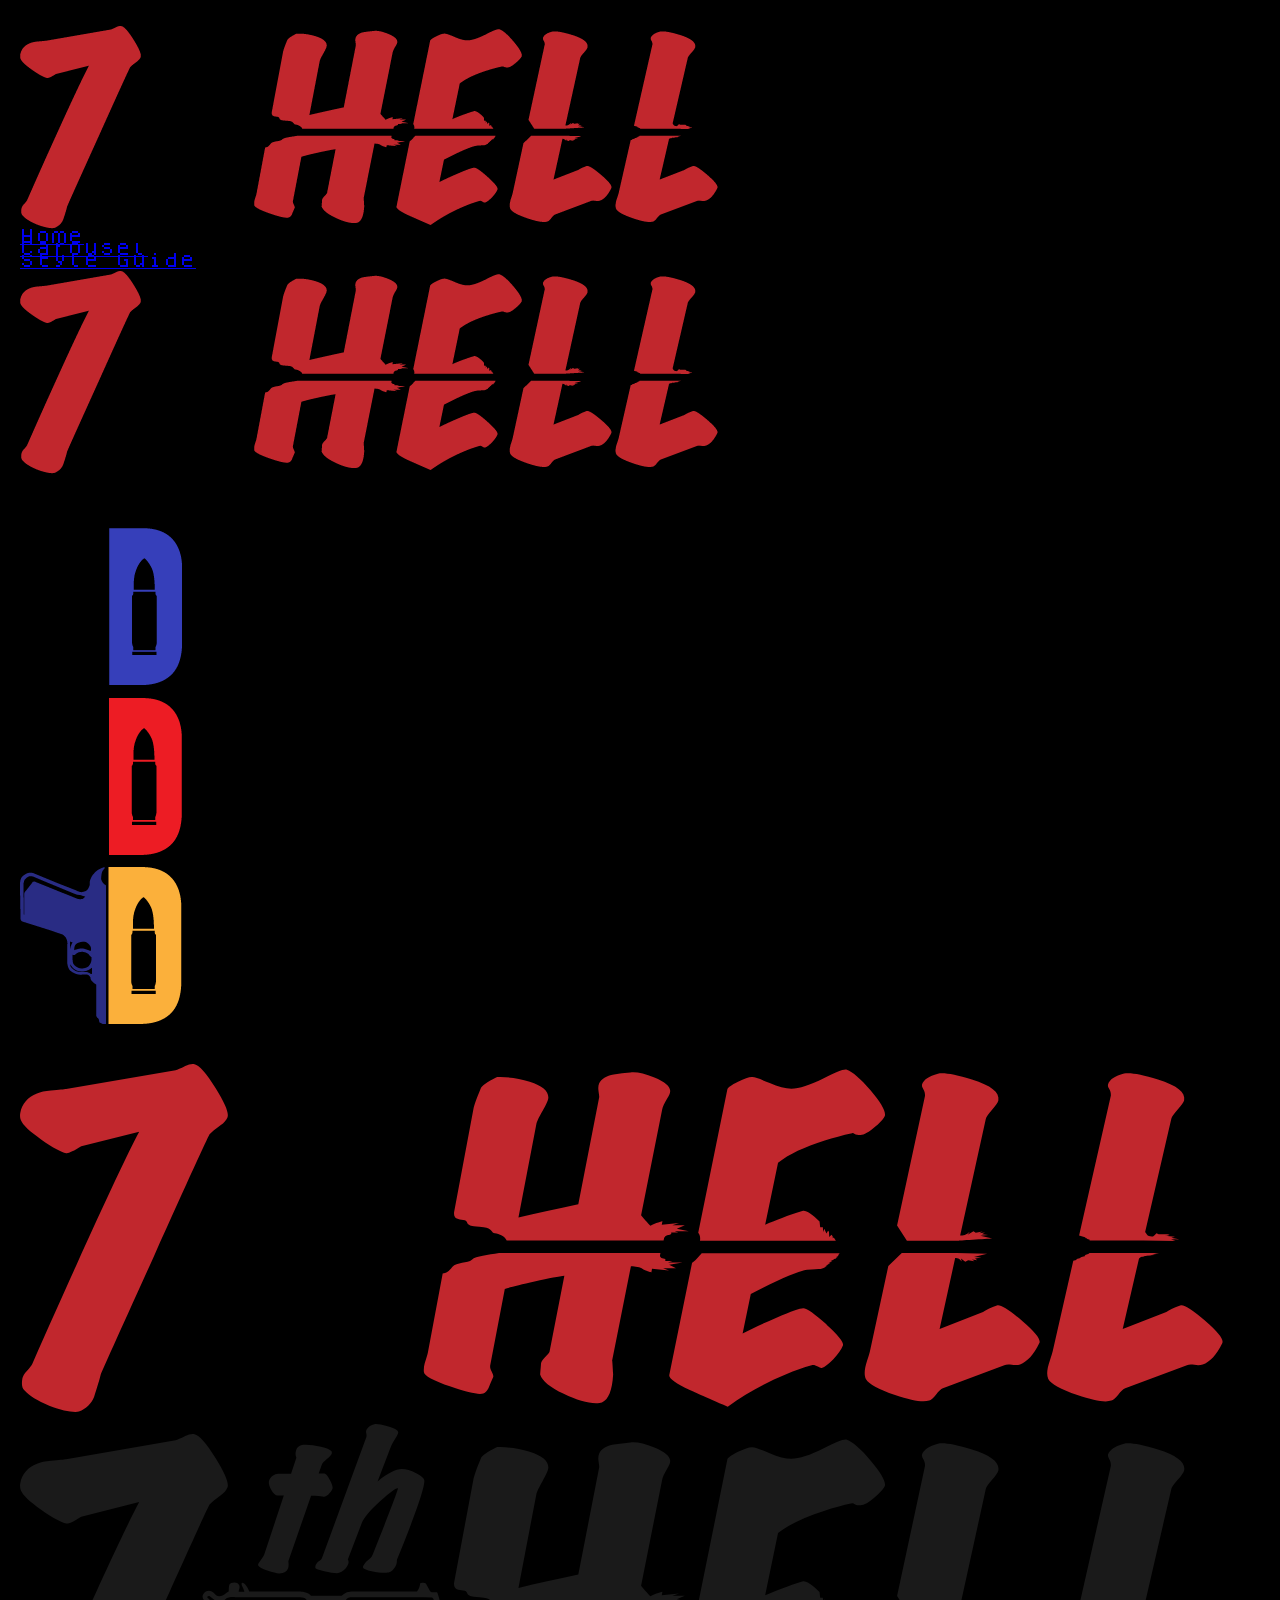
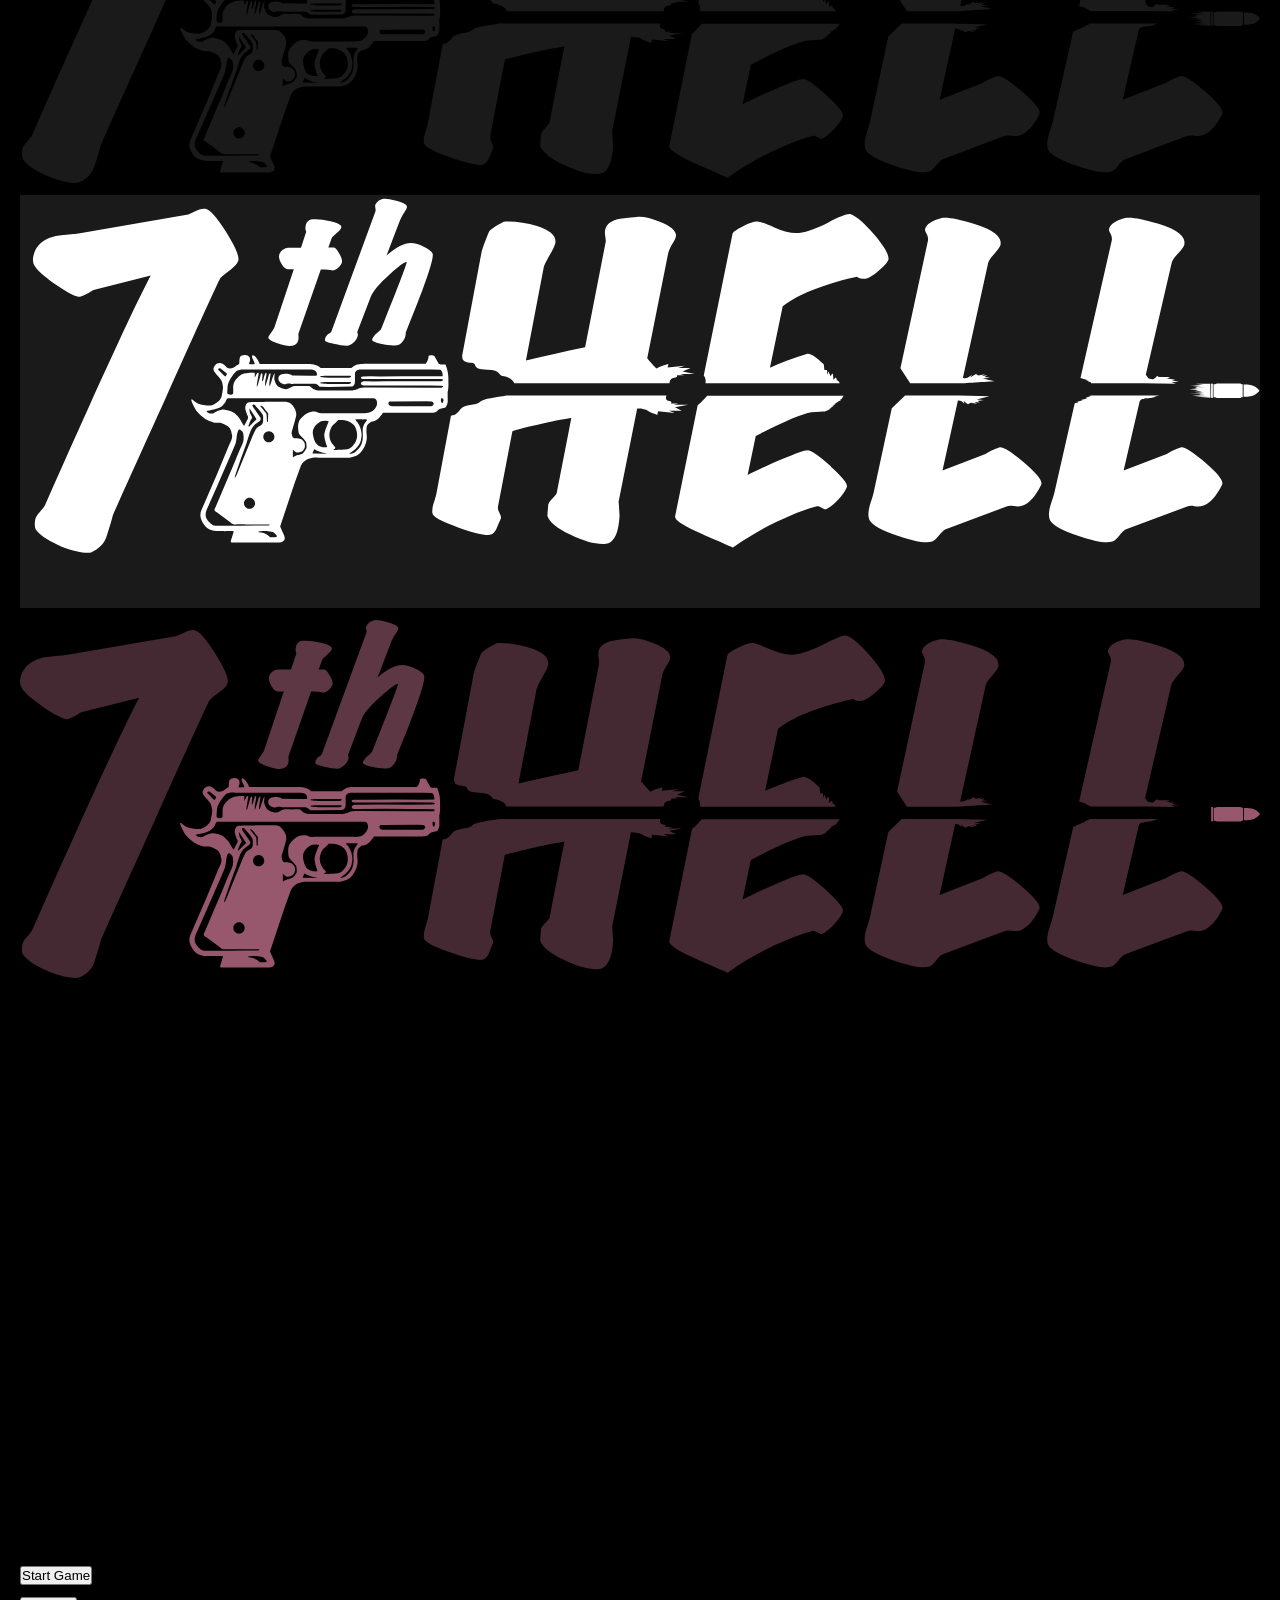
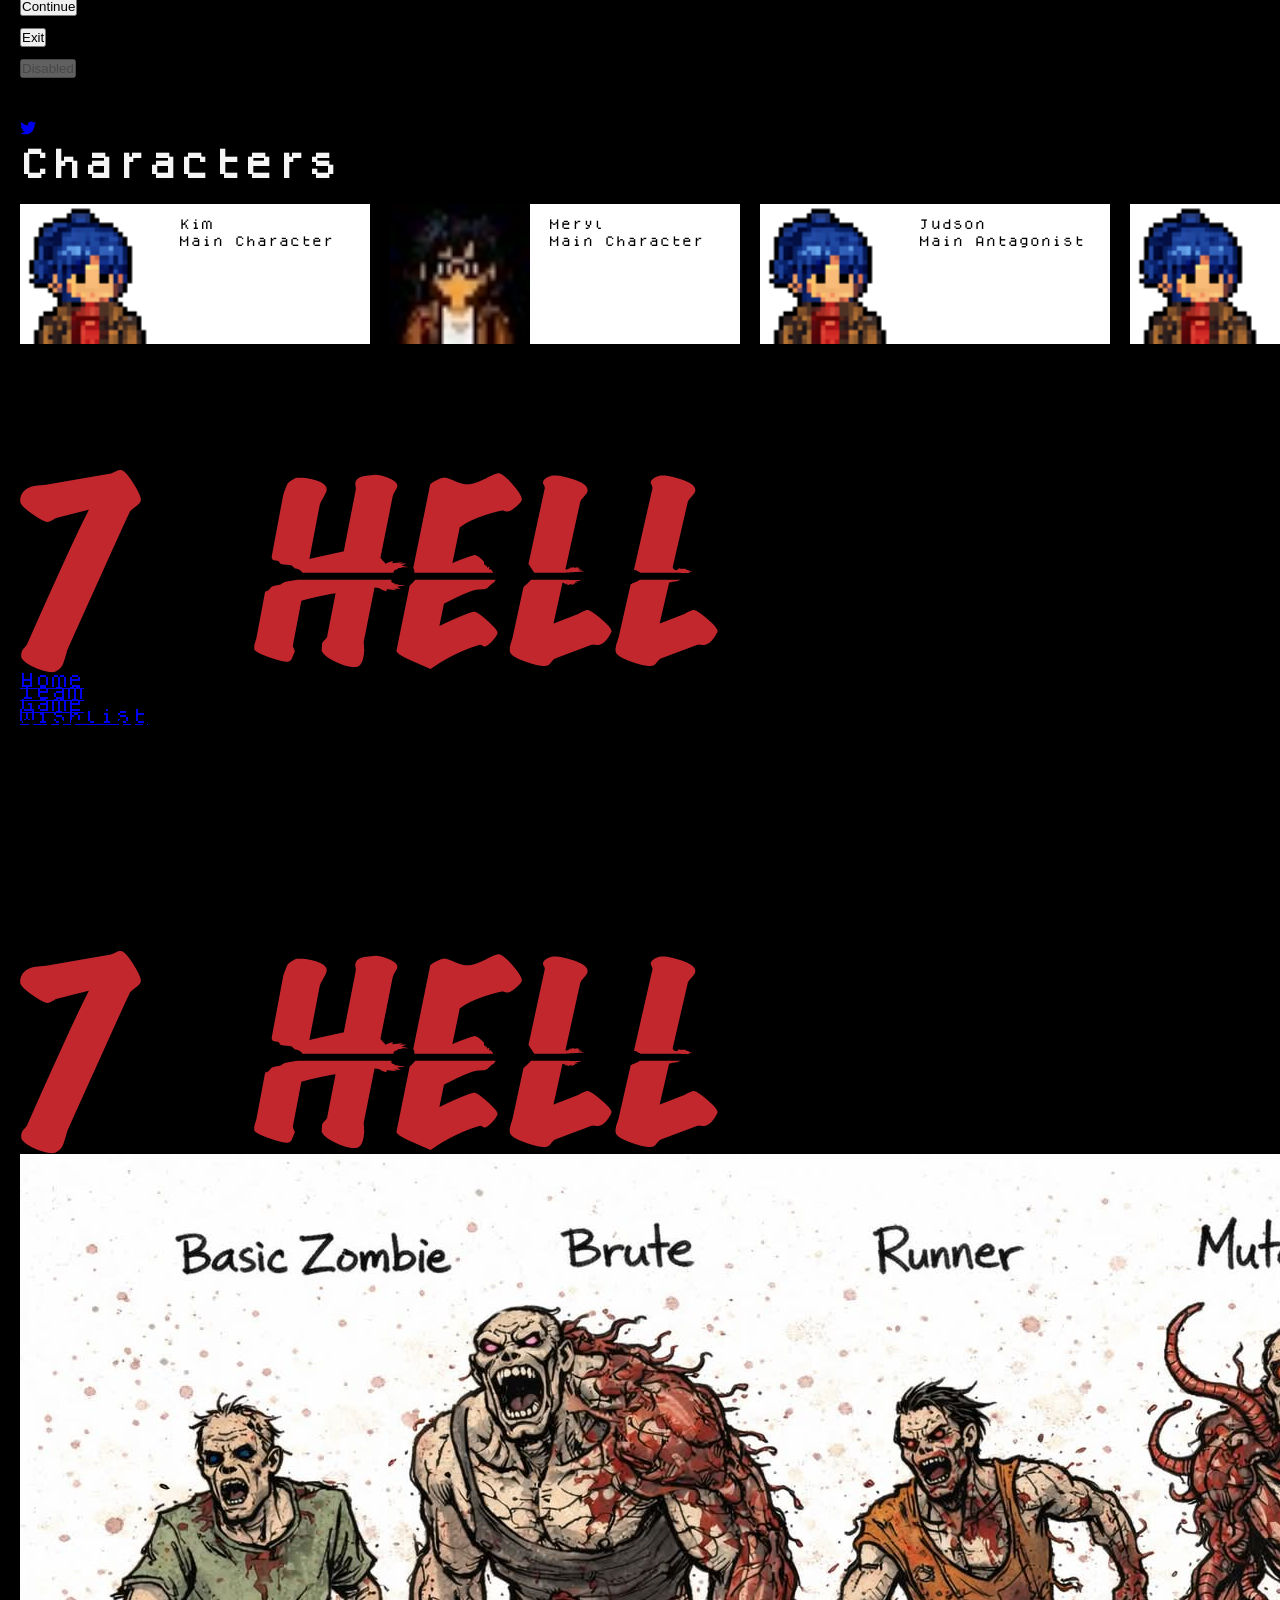
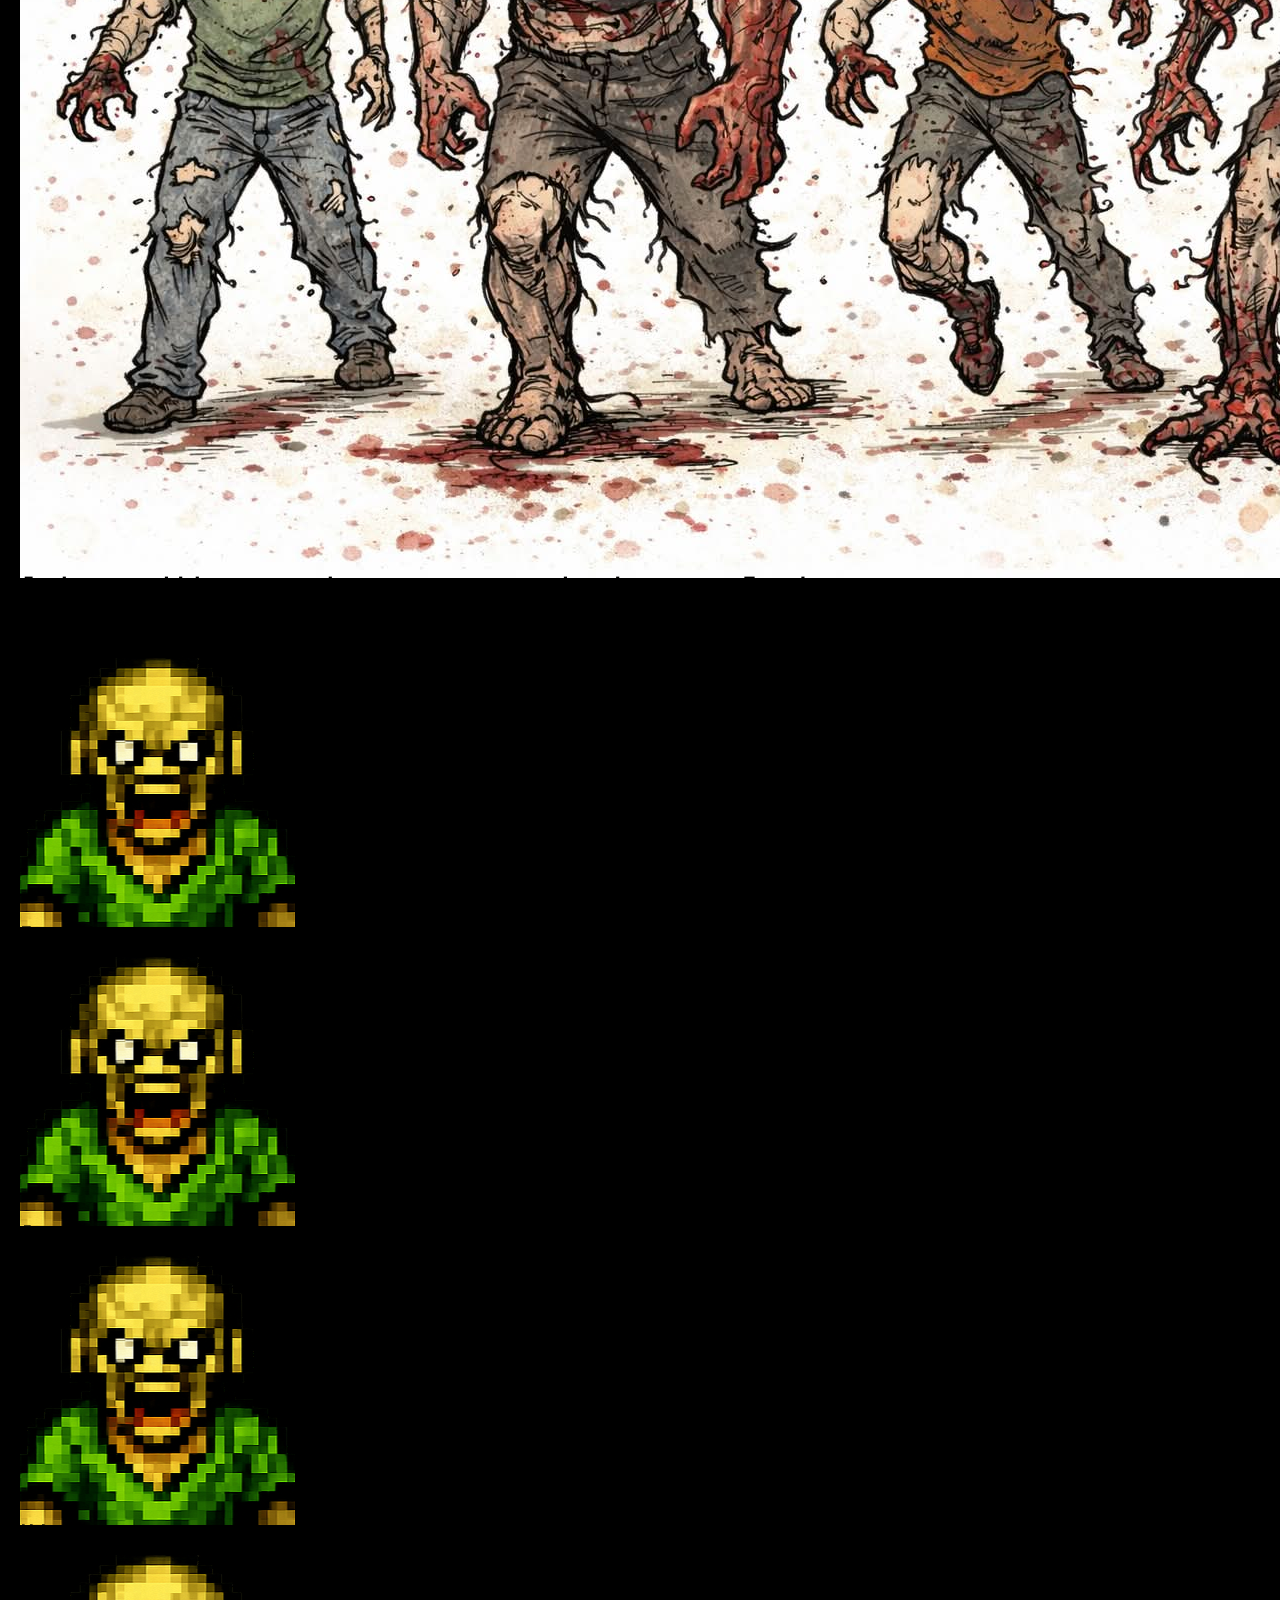
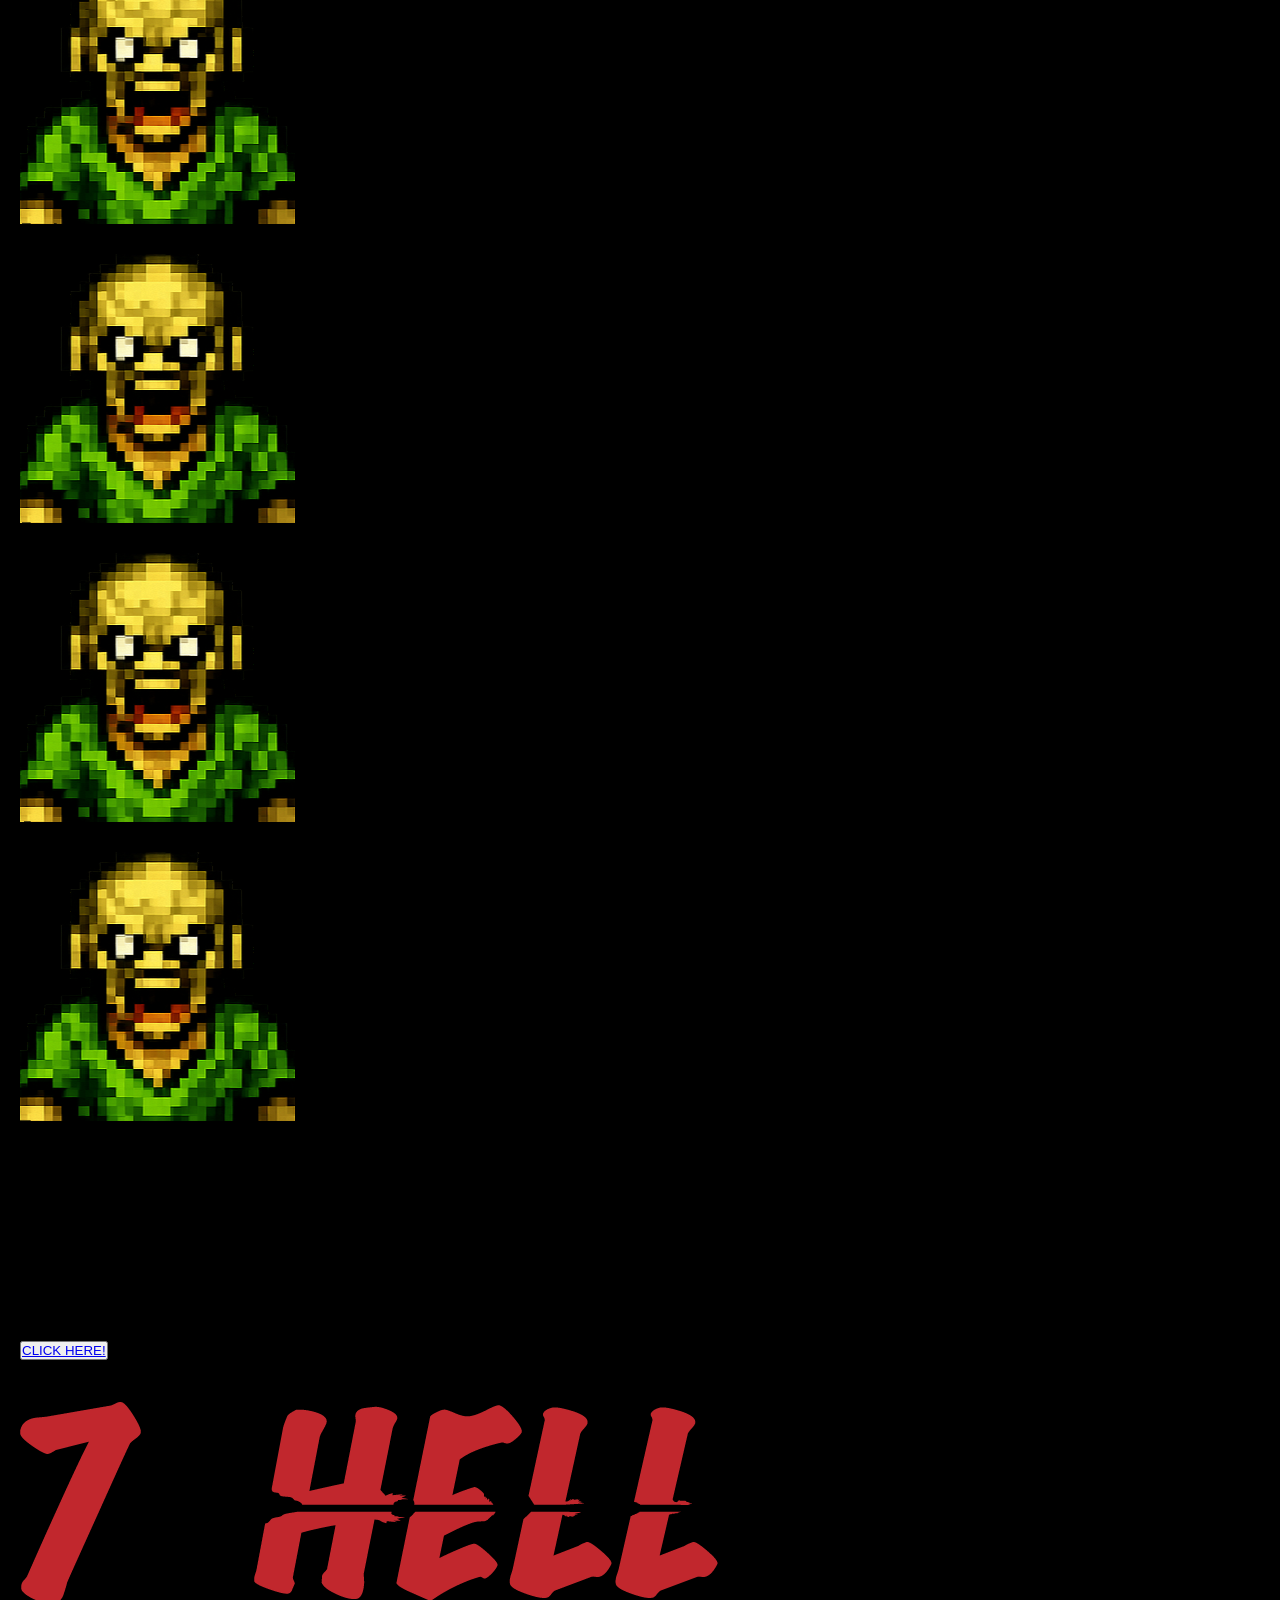
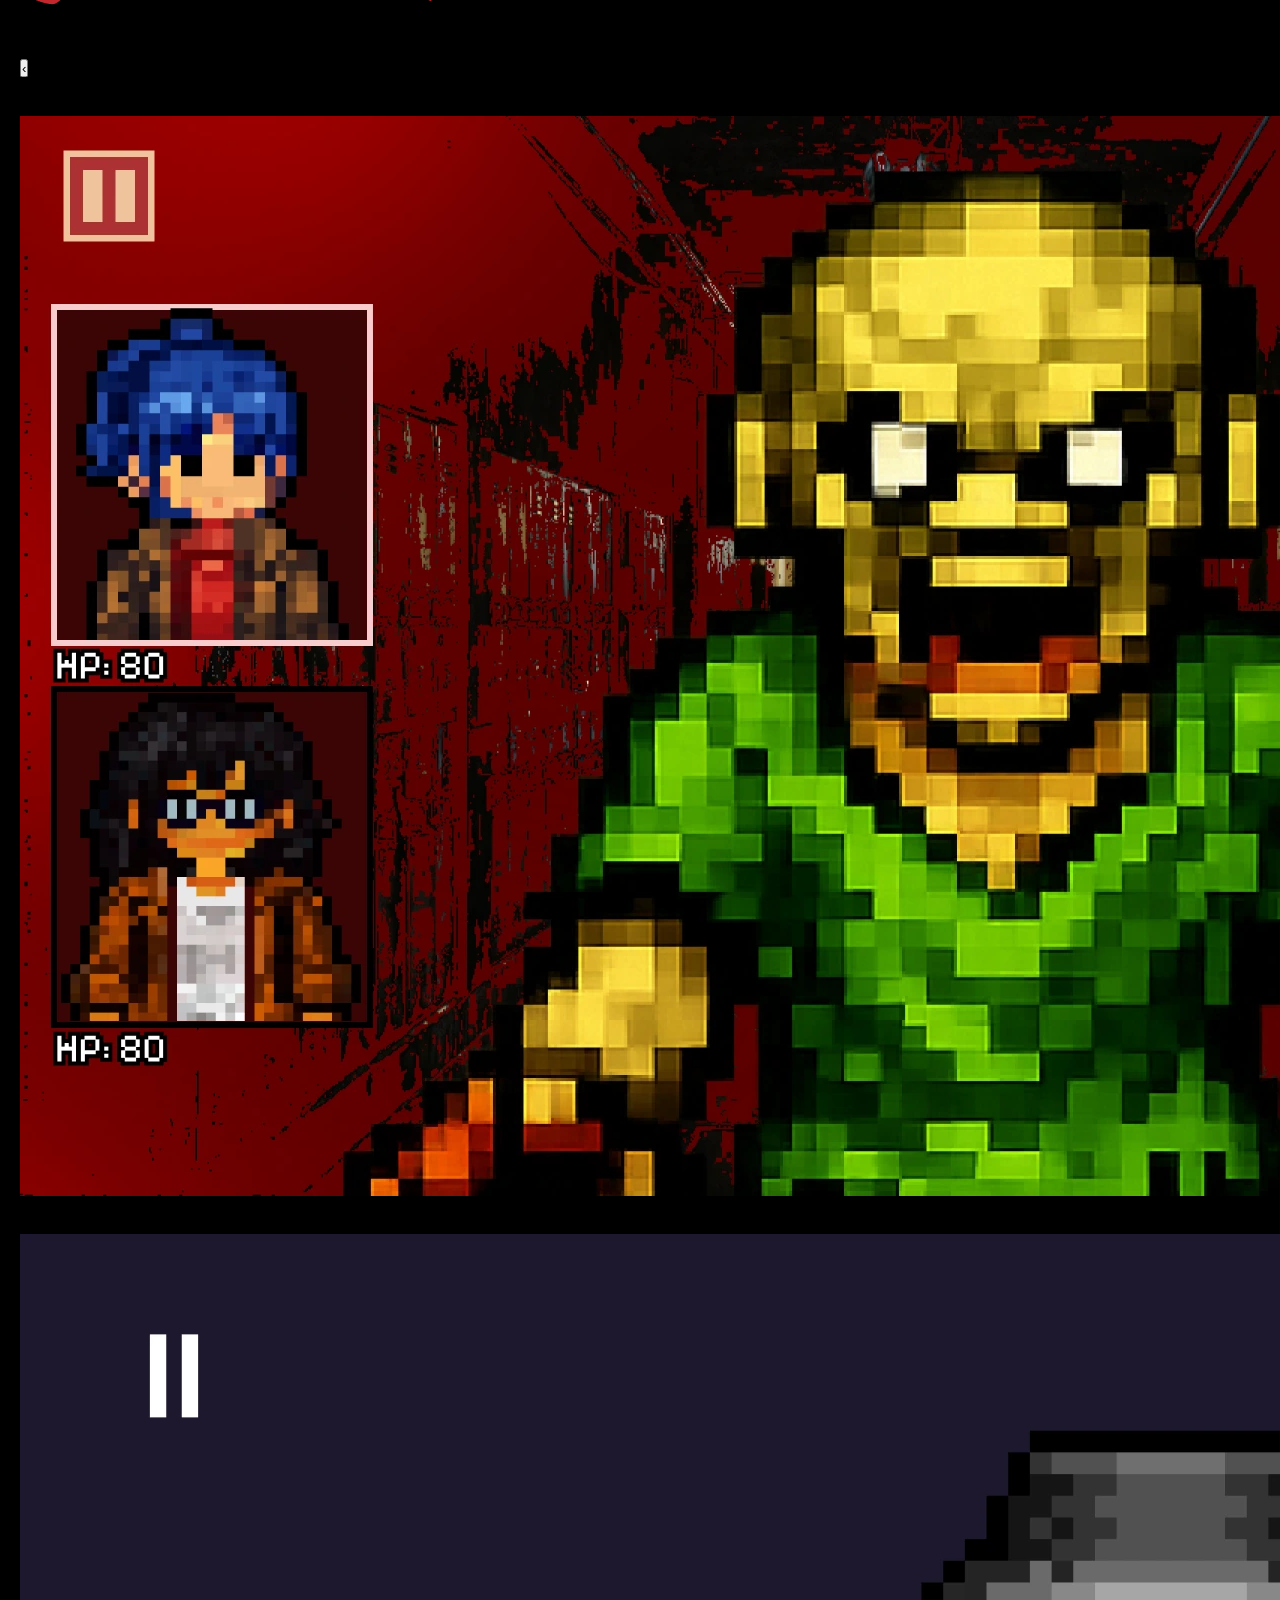
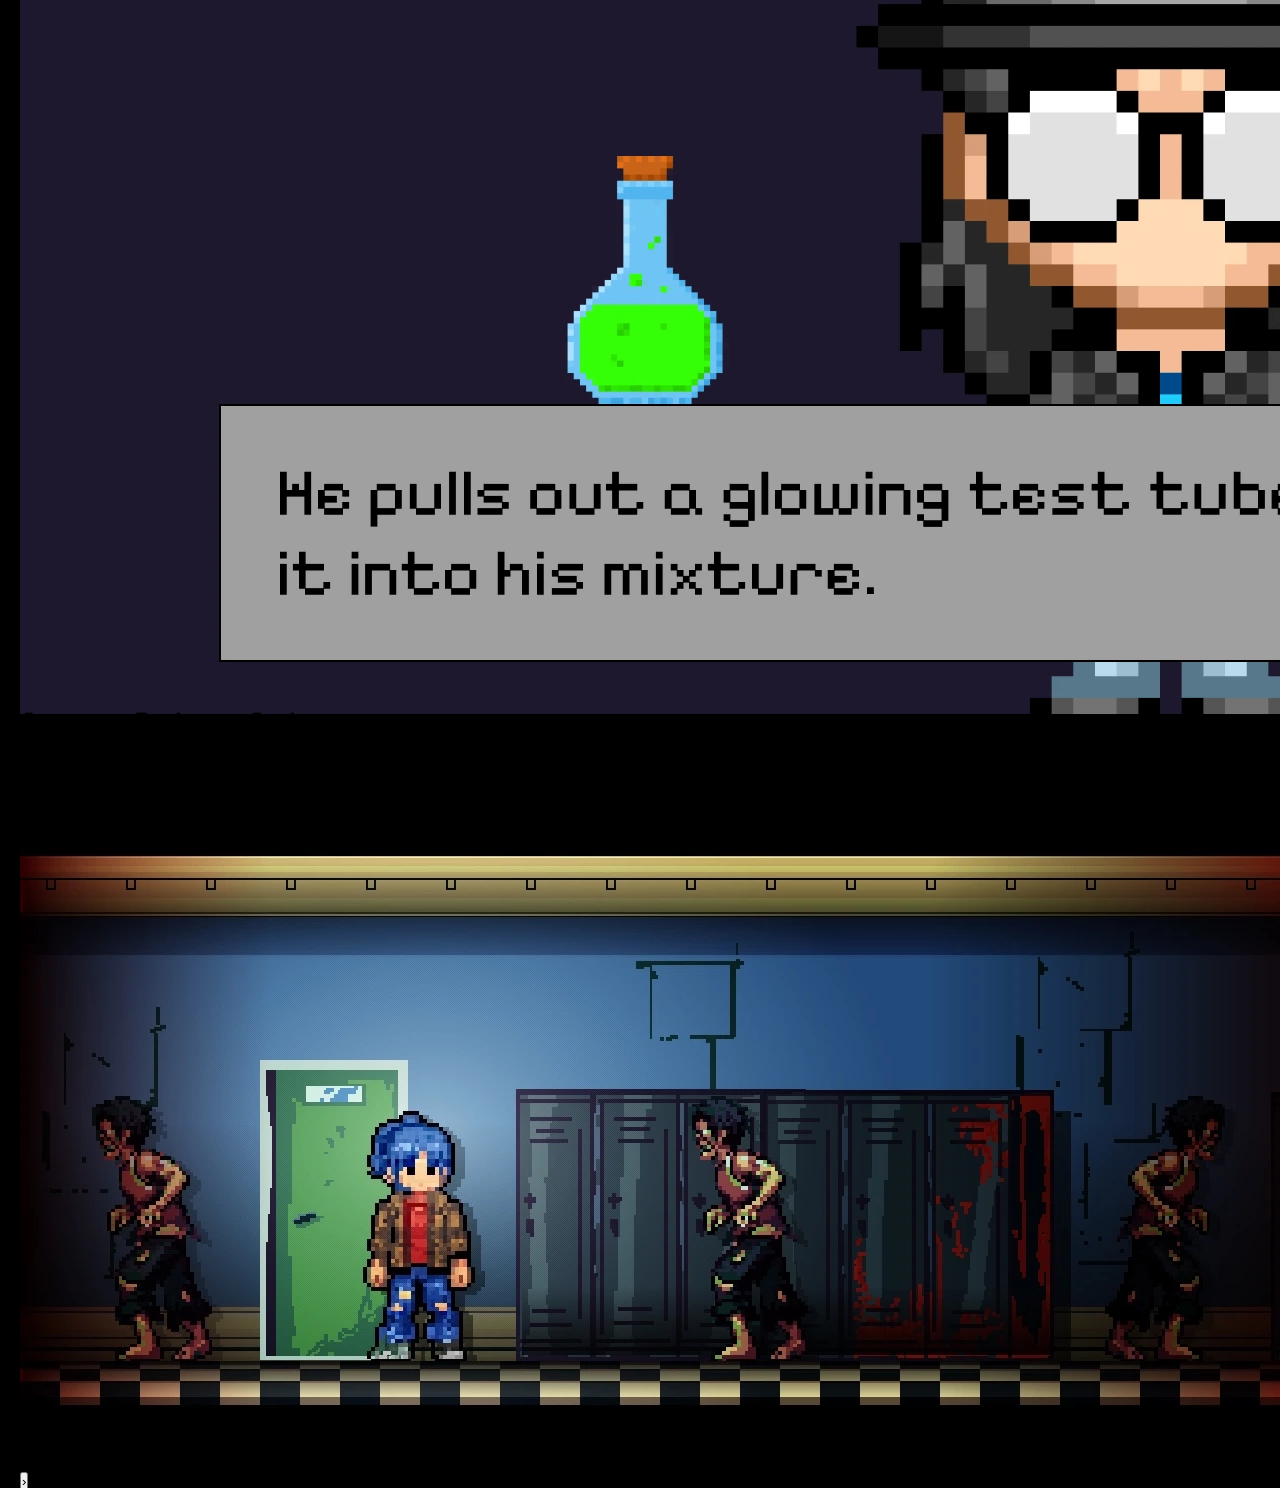
==== commit 49215a7c: "Merge branch 'main' into nim-character-cards" ====
--- a/index.html
+++ b/index.html
@@ -324,6 +324,53 @@
         <title>7th Hell</title>
     </head>
     <body>
+        <main>
+            <section class="characters-section">
+
+                <h2 class="characters-section__title">Characters</h2>
+
+                <div class="characters-section__scrollable">
+                    <div class="character-card">
+                        <img src="./images/kim_placeholder.png" alt="kim_placeholder" class="character-card__image" />
+                        <div class="character-card__info">
+                            <div class="character-card__name">Kim</div>
+                            <div class="character-card__role">Main Character</div>
+                        </div>
+                    </div>
+                    <div class="character-card">
+                        <img src="./images/meryl.png" alt="meryl" class="character-card__image" />
+                        <div class="character-card__info">
+                            <div class="character-card__name">Meryl</div>
+                            <div class="character-card__role">Main Character</div>
+                        </div>
+                    </div>
+                    <div class="character-card">
+                        <img src="./images/kim_placeholder.png" alt="judson" class="character-card__image" />
+                        <div class="character-card__info">
+                            <div class="character-card__name">Judson</div>
+                            <div class="character-card__role">Main Antagonist</div>
+                        </div>
+                    </div>
+                    <div class="character-card">
+                        <img src="./images/kim_placeholder.png" alt="dombis" class="character-card__image" />
+                        <div class="character-card__info">
+                            <div class="character-card__name">Dombis</div>
+                            <div class="character-card__role">Boss</div>
+                        </div>
+                    </div>
+                    <div class="character-card">
+                        <img src="./images/kim_placeholder.png" alt="ms-alpha" class="character-card__image" />
+                        <div class="character-card__info">
+                            <div class="character-card__name">Ms.Alpha</div>
+                            <div class="character-card__role">Boss</div>
+                        </div>
+                    </div>
+                </div>
+
+            </section>
+        </main>
+    </body>
+</html>
         <div class="trigger-section">
             <section class="page">
                 <h2>Trigger System Demo</h2>
--- a/styles.css
+++ b/styles.css
@@ -1,3 +1,77 @@
+@font-face {
+    font-family: 'Dogica';
+    src: url('./fonts/dogica.ttf') format('truetype');
+}
+
+* {
+    margin: 0;
+    padding: 0;
+    box-sizing: border-box;
+}
+
+body {
+    font-family: 'Dogica', sans-serif;
+    background-color: black;
+    padding: 20px;
+    color: black;
+}
+
+main {
+    max-width: 100%;
+}
+
+
+.characters-section {
+    margin-bottom: 40px;
+}
+
+.characters-section__title {
+    font-size: 32px;
+    margin-bottom: 20px;
+    color: whitesmoke;
+}
+
+.characters-section__scrollable {
+    display: flex;
+    gap: 20px;
+    padding: 10px 0;
+    scroll-behavior: smooth;
+}
+
+.characters-section__scrollable::-webkit-scrollbar {
+    display: none;
+}
+
+
+.character-card {
+    background: #fff;
+    overflow: hidden;
+    display: flex;
+    width: 350px;
+    transition: all 0.3s ease;
+    cursor: pointer;
+    flex-shrink: 0;
+}
+
+.character-card:hover {
+    transform: translateY(-5px);
+    box-shadow: 0 0 20px rgba(2, 215, 242, 0.3);
+}
+
+.character-card__image {
+    width: 140px;
+    height: 140px;
+}
+
+.character-card__info {
+    padding: 15px 20px;
+    display: flex;
+    flex-direction: column;
+    font-size: 11px;
+}
+
+.character-card__role {
+    margin-top: 8px;
 .socials {
     text-align: center;
     padding: 40px;
--- a/styles.css
+++ b/styles.css
@@ -1,3 +1,77 @@
+@font-face {
+    font-family: 'Dogica';
+    src: url('./fonts/dogica.ttf') format('truetype');
+}
+
+* {
+    margin: 0;
+    padding: 0;
+    box-sizing: border-box;
+}
+
+body {
+    font-family: 'Dogica', sans-serif;
+    background-color: black;
+    padding: 20px;
+    color: black;
+}
+
+main {
+    max-width: 100%;
+}
+
+
+.characters-section {
+    margin-bottom: 40px;
+}
+
+.characters-section__title {
+    font-size: 32px;
+    margin-bottom: 20px;
+    color: whitesmoke;
+}
+
+.characters-section__scrollable {
+    display: flex;
+    gap: 20px;
+    padding: 10px 0;
+    scroll-behavior: smooth;
+}
+
+.characters-section__scrollable::-webkit-scrollbar {
+    display: none;
+}
+
+
+.character-card {
+    background: #fff;
+    overflow: hidden;
+    display: flex;
+    width: 350px;
+    transition: all 0.3s ease;
+    cursor: pointer;
+    flex-shrink: 0;
+}
+
+.character-card:hover {
+    transform: translateY(-5px);
+    box-shadow: 0 0 20px rgba(2, 215, 242, 0.3);
+}
+
+.character-card__image {
+    width: 140px;
+    height: 140px;
+}
+
+.character-card__info {
+    padding: 15px 20px;
+    display: flex;
+    flex-direction: column;
+    font-size: 11px;
+}
+
+.character-card__role {
+    margin-top: 8px;
 .socials {
     text-align: center;
     padding: 40px;
--- a/styles.css
+++ b/styles.css
@@ -1,3 +1,77 @@
+@font-face {
+    font-family: 'Dogica';
+    src: url('./fonts/dogica.ttf') format('truetype');
+}
+
+* {
+    margin: 0;
+    padding: 0;
+    box-sizing: border-box;
+}
+
+body {
+    font-family: 'Dogica', sans-serif;
+    background-color: black;
+    padding: 20px;
+    color: black;
+}
+
+main {
+    max-width: 100%;
+}
+
+
+.characters-section {
+    margin-bottom: 40px;
+}
+
+.characters-section__title {
+    font-size: 32px;
+    margin-bottom: 20px;
+    color: whitesmoke;
+}
+
+.characters-section__scrollable {
+    display: flex;
+    gap: 20px;
+    padding: 10px 0;
+    scroll-behavior: smooth;
+}
+
+.characters-section__scrollable::-webkit-scrollbar {
+    display: none;
+}
+
+
+.character-card {
+    background: #fff;
+    overflow: hidden;
+    display: flex;
+    width: 350px;
+    transition: all 0.3s ease;
+    cursor: pointer;
+    flex-shrink: 0;
+}
+
+.character-card:hover {
+    transform: translateY(-5px);
+    box-shadow: 0 0 20px rgba(2, 215, 242, 0.3);
+}
+
+.character-card__image {
+    width: 140px;
+    height: 140px;
+}
+
+.character-card__info {
+    padding: 15px 20px;
+    display: flex;
+    flex-direction: column;
+    font-size: 11px;
+}
+
+.character-card__role {
+    margin-top: 8px;
 .socials {
     text-align: center;
     padding: 40px;
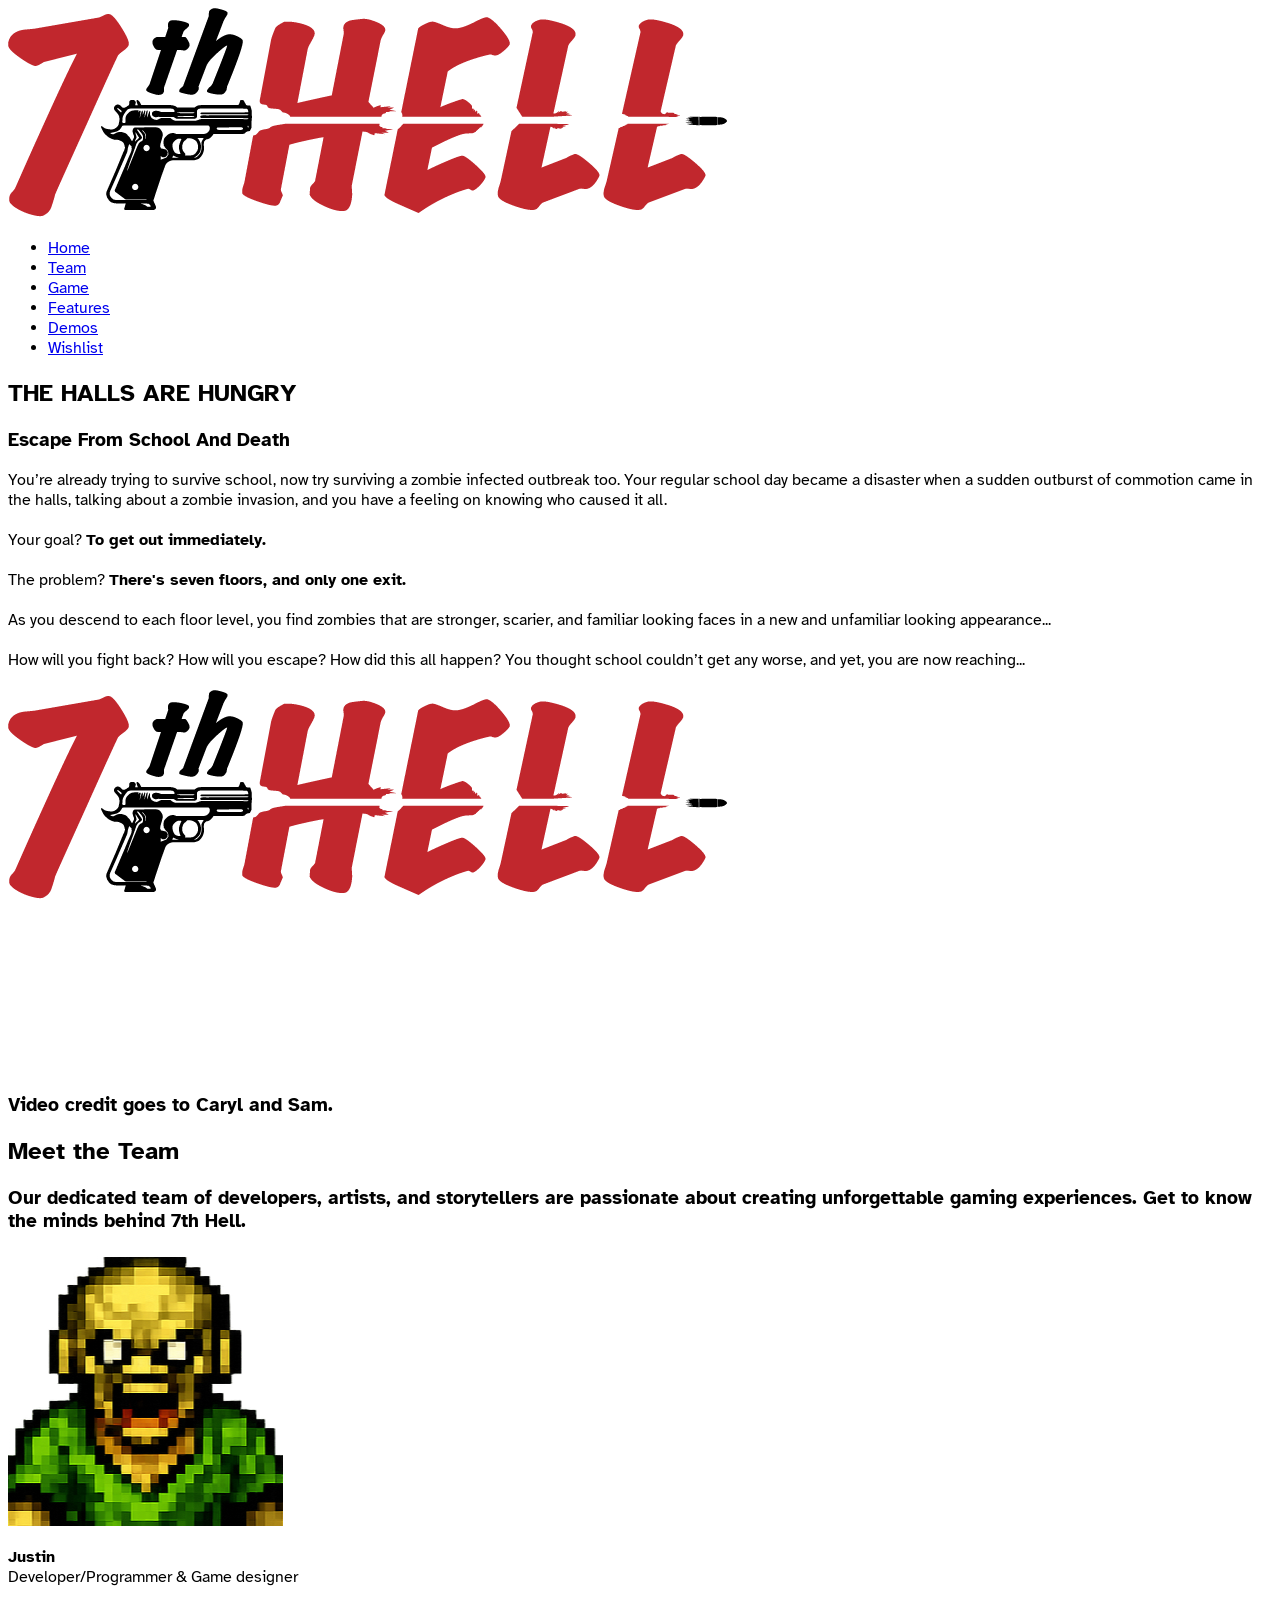
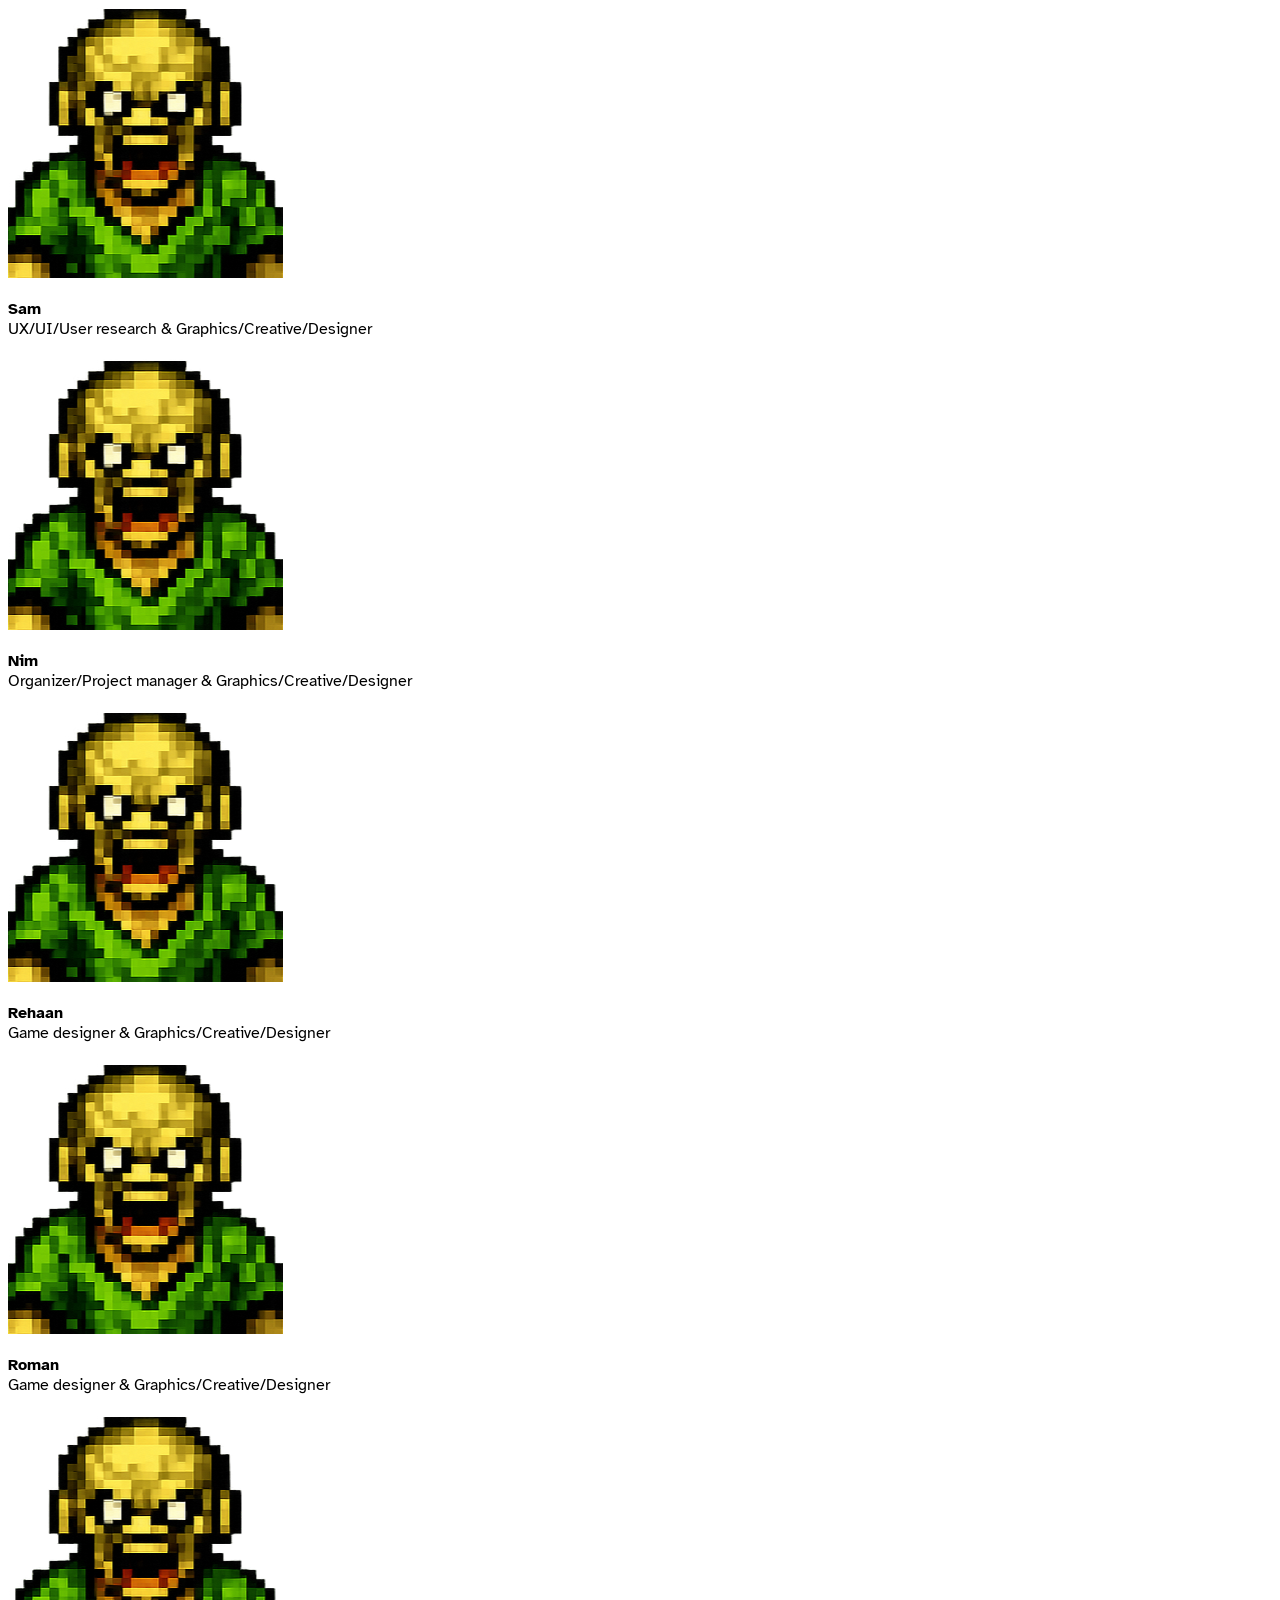
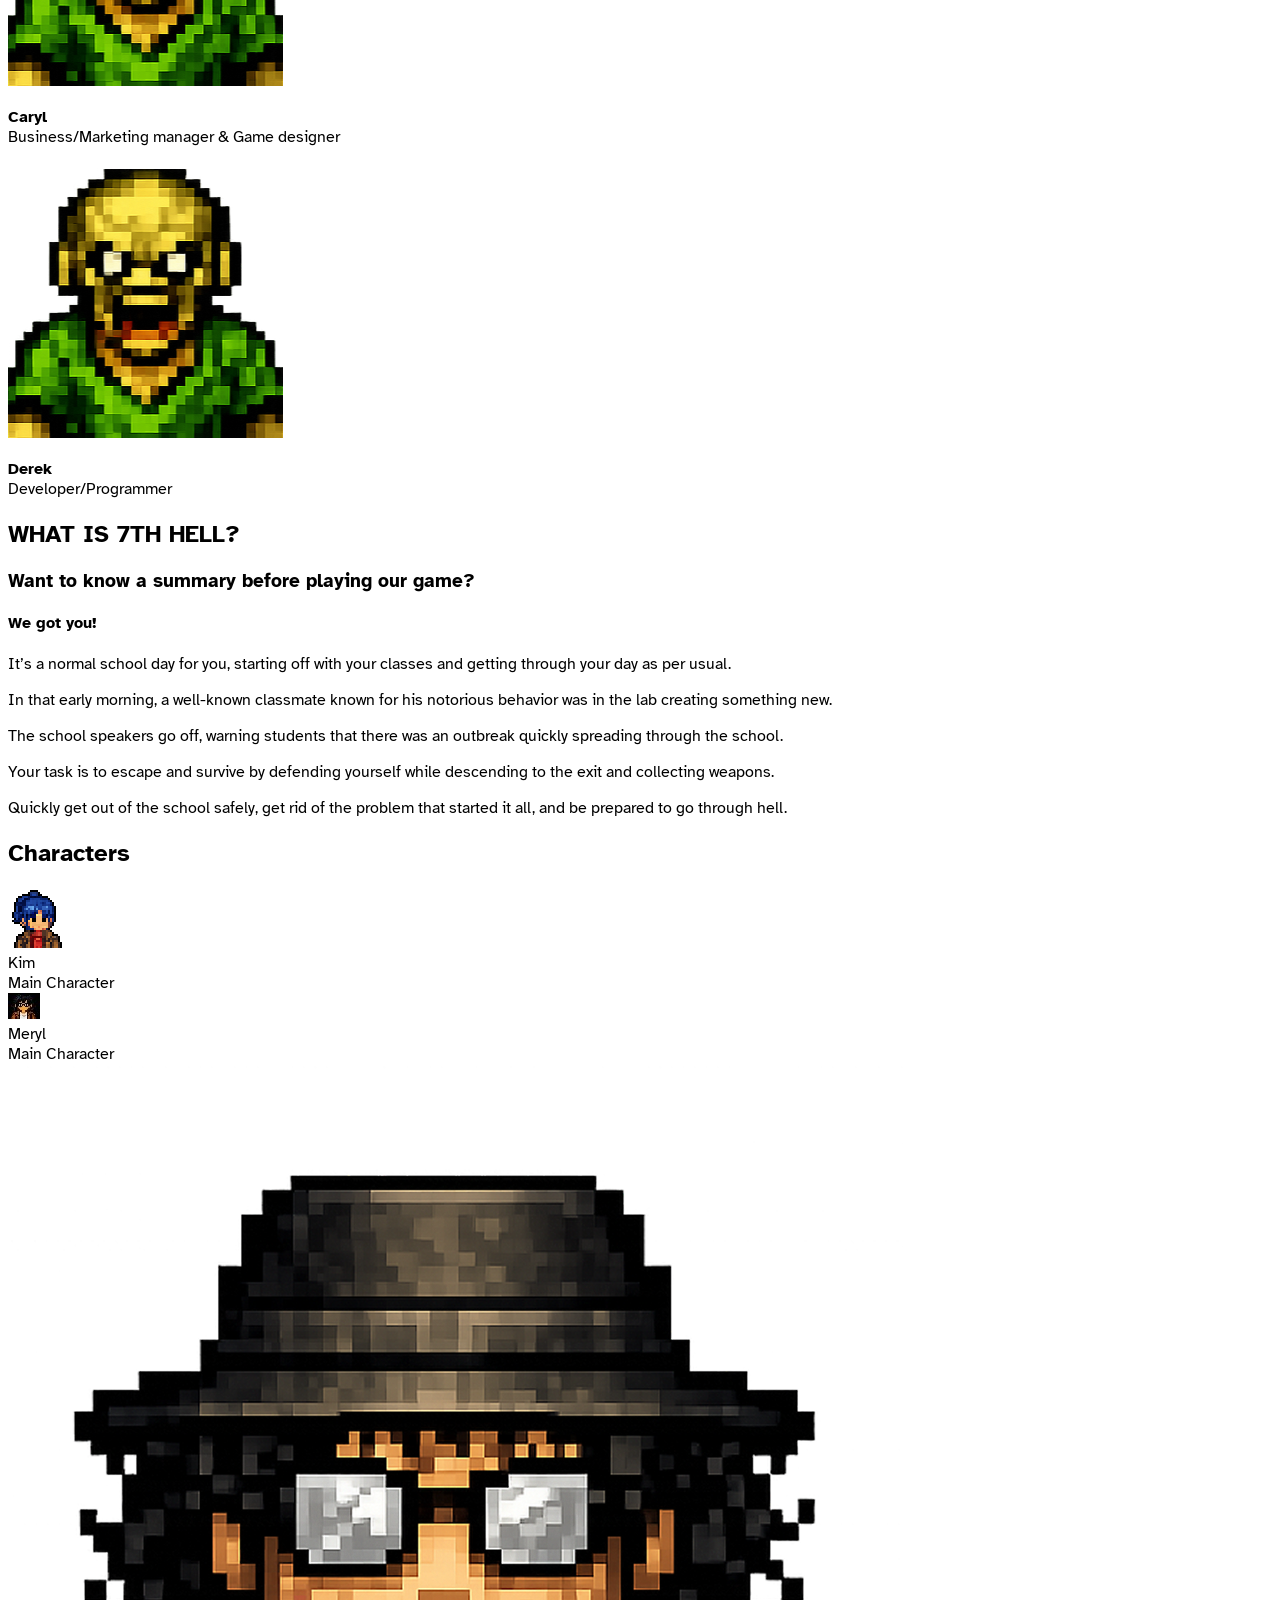
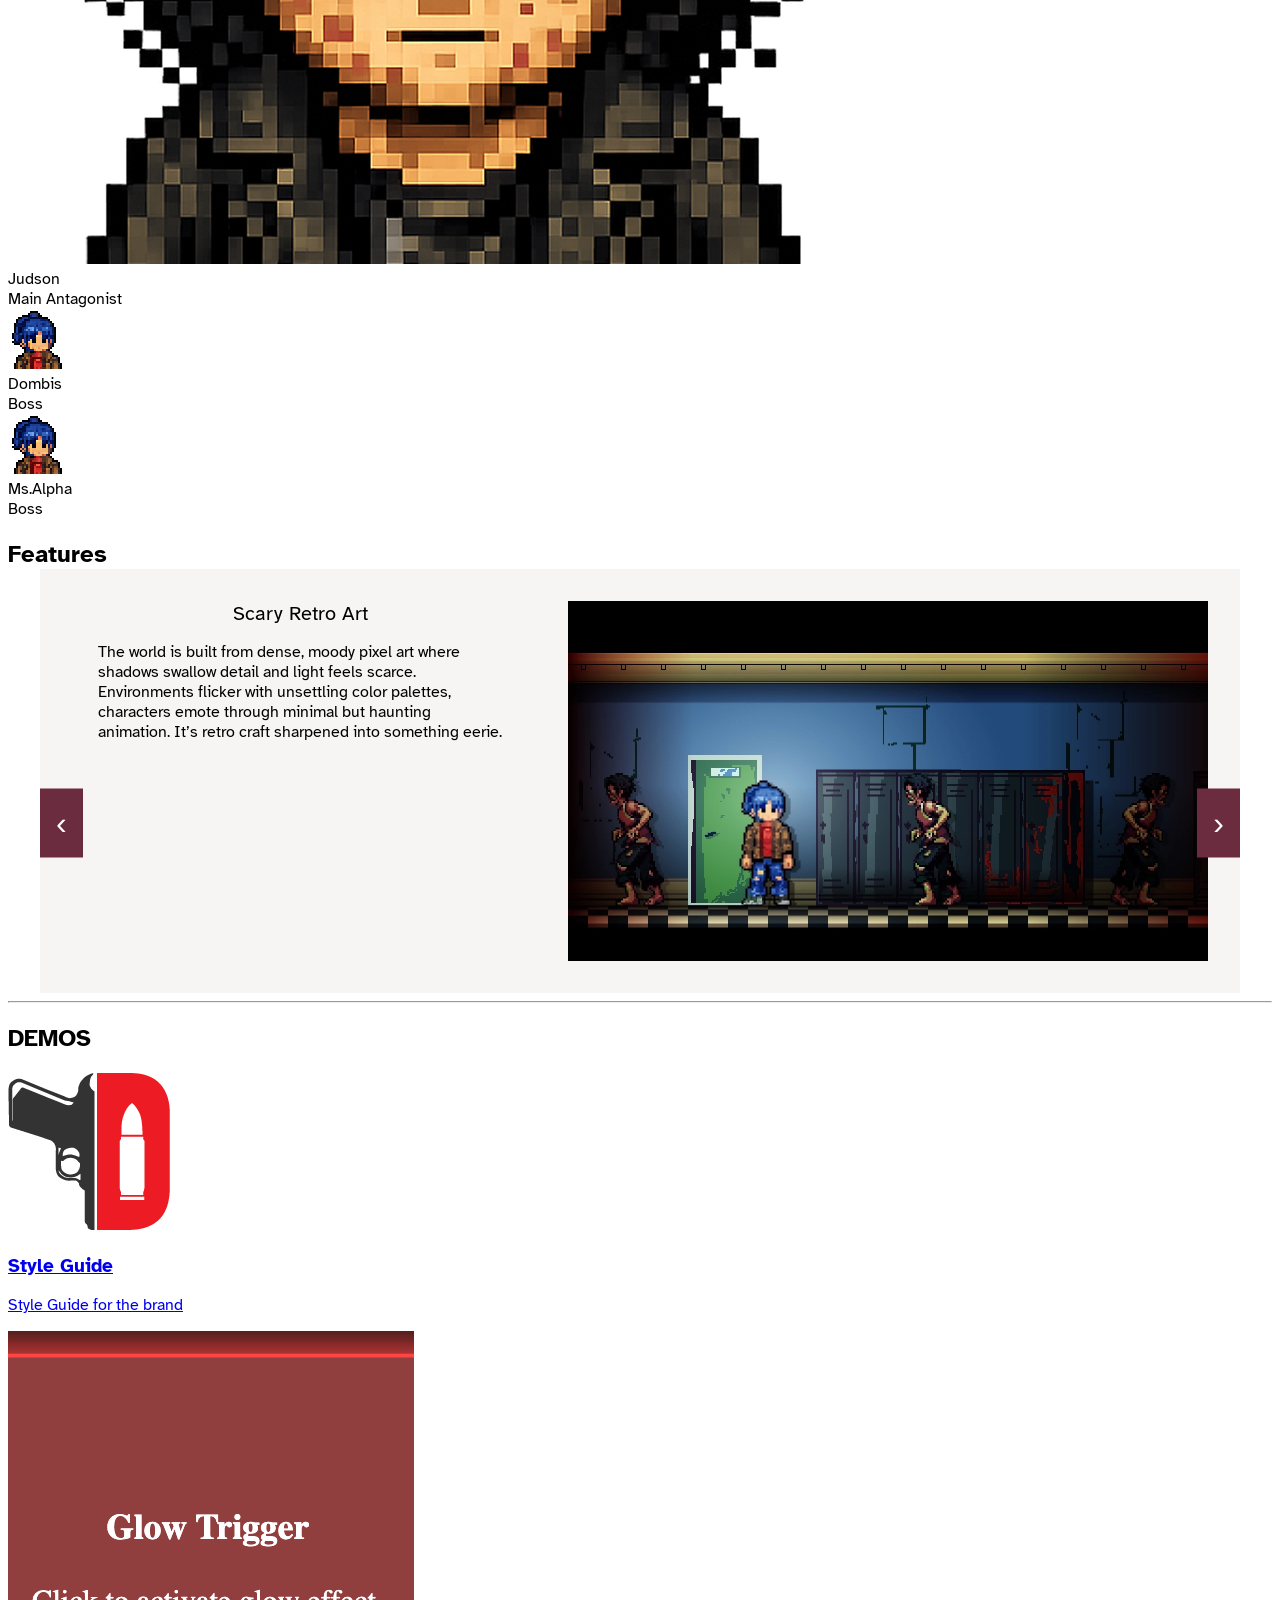
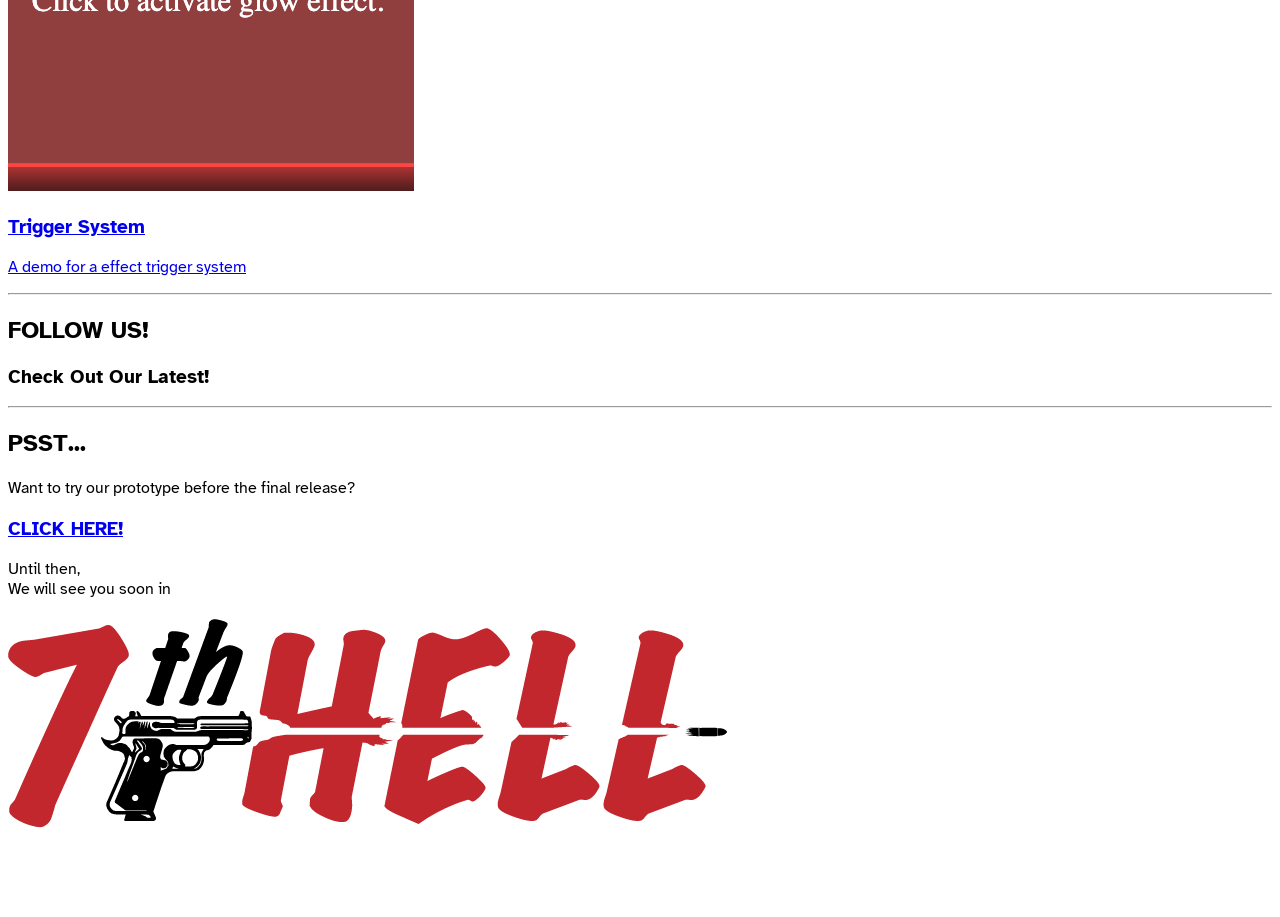
==== commit 0dbdc331: "reorganize code into individual components" ====
--- a/index.html
+++ b/index.html
@@ -1,409 +1,54 @@
 <!doctype html>
 <html lang="en">
-	<head>
-		<meta charset="UTF-8" />
-		<meta
-			name="viewport"
-			content="width=device-width, initial-scale=1.0"
-		/>
-		<title>Style Guide</title>
-		<link
-			rel="stylesheet"
-			href="styles.css"
-		/>
-	</head>
-
-	<body>
-		<!-- NAVIGATION -->
-		<nav class="nav">
-			<img
-				src="images/7thHell_Logo.png"
-				alt="7th Hell Logo"
-				class="nav-logo"
-			/>
-			<ul class="nav-links">
-				<li><a href="index.html">Home</a></li>
-				<li><a href="carousel.html">Carousel</a></li>
-				<li>
-					<a
-						href="styleguide.html"
-						class="active"
-						>Style Guide</a
-					>
-				</li>
-			</ul>
-		</nav>
-
-		<header class="sg-header">
-			<img
-				src="images/7thHell_Logo.png"
-				alt="7th Hell Logo"
-				class="sg-logo"
-			/>
-			<h1>Style Guide</h1>
-			<p class="sg-subtitle">Brand elements, typography, components</p>
-		</header>
-
-		<main class="sg-container">
-
-<!-- TEAM LOGO -->
-<section class="sg-section">
-  <h2>Team Logo</h2>
-
-  <div class="team-logo-row">
-    <div class="team-logo-item">
-      <img src="images/derek-logo-1-BLUE.png" alt="Team Logo Blue" class="team-logo-img">
-      <p>Blue Version</p>
-    </div>
-
-    <div class="team-logo-item">
-      <img src="images/derek-logo-1-RED.png" alt="Team Logo Red" class="team-logo-img">
-      <p>Red Version</p>
-    </div>
-
-    <div class="team-logo-item">
-      <img src="images/derek-logo-1-WOLVERINE.png" alt="Team Logo Orange" class="team-logo-img">
-      <p>Orange Version</p>
-    </div>
-  </div>
-
-  <div class="team-logo-rules">
-  </div>
-</section>
-
-<!-- GAME LOGO -->
-<section class="sg-section">
-  <h2>Game Logo</h2>
-
-  <div class="team-logo-row">
-    <div class="team-logo-item">
-      <img src="images/coloured_logo.svg" alt="Game Logo Basic" class="team-logo-img">
-      <p>Coloured</p>
-    </div>
-
-    <div class="team-logo-item">
-      <img src="images/b_w_logo.svg" alt="Game Logo B&W" class="team-logo-img">
-      <p>Black and White</p>
-    </div>
-
-    <div class="team-logo-item">
-      <img src="images/w_b_logo.svg" alt="Game Logo W&B" class="team-logo-img">
-      <p>White and Black</p>
-    </div>
-
-	<div class="team-logo-item">
-      <img src="images/monoc_logo.svg" alt="Game Logo Monochrome" class="team-logo-img">
-      <p>Monochrome</p>
-    </div>
-  </div>
-
-
-  </div>
-</section>
-
-
-
-			<!-- COLOURS -->
-			<section class="sg-section">
-				<h2>Colours</h2>
-
-				<div class="colour-grid">
-					<div class="colour-item">
-						<div class="swatch" style="background-color: #C1272D;"></div>
-						<p><code>#C1272D</code></p>
-					</div>
-					<div class="colour-item">
-						<div class="swatch" style="background-color: #742828;"></div>
-						<p><code>#742828</code></p>
-					</div>
-					<div class="colour-item">
-						<div class="swatch" style="background-color: #6B2C40;"></div>
-						<p><code>#6B2C40</code></p>
-					</div>
-					<div class="colour-item">
-						<div class="swatch" style="background-color: #310E25;"></div>
-						<p><code>#310E25</code></p>
-					</div>
-					<div class="colour-item">
-						<div class="swatch" style="background-color: #3A2140;"></div>
-						<p><code>#3A2140</code></p>
-					</div>
-					<div class="colour-item">
-						<div class="swatch" style="background-color: #6E3F5F;"></div>
-						<p><code>#6E3F5F</code></p>
-					</div>
-					<div class="colour-item">
-						<div class="swatch" style="background-color: #97576C;"></div>
-						<p><code>#97576C</code></p>
-					</div>
-					<div class="colour-item">
-						<div class="swatch" style="background-color: #995154;"></div>
-						<p><code>#995154</code></p>
-					</div>
-					<div class="colour-item">
-						<div class="swatch" style="background-color: #B7836B;"></div>
-						<p><code>#B7836B</code></p>
-					</div>
-					<div class="colour-item">
-						<div class="swatch" style="background-color: #DCCD93;"></div>
-						<p><code>#DCCD93</code></p>
-					</div>
-					<div class="colour-item">
-						<div class="swatch" style="background-color: #E6E29E;"></div>
-						<p><code>#E6E29E</code></p>
-					</div>
-					<div class="colour-item">
-						<div class="swatch" style="background-color: #91B95B;"></div>
-						<p><code>#91B95B</code></p>
-					</div>
-					<div class="colour-item">
-						<div class="swatch" style="background-color: #4B974F;"></div>
-						<p><code>#4B974F</code></p>
-					</div>
-					<div class="colour-item">
-						<div class="swatch" style="background-color: #2F6B4E;"></div>
-						<p><code>#2F6B4E</code></p>
-					</div>
-					<div class="colour-item">
-						<div class="swatch" style="background-color: #123735;"></div>
-						<p><code>#123735</code></p>
-					</div>
-					<div class="colour-item">
-						<div class="swatch" style="background-color: #091820;"></div>
-						<p><code>#091820</code></p>
-					</div>
-					<div class="colour-item">
-						<div class="swatch" style="background-color: #070109;"></div>
-						<p><code>#070109</code></p>
-					</div>
-					<div class="colour-item">
-						<div class="swatch" style="background-color: #14081A;"></div>
-						<p><code>#14081A</code></p>
-					</div>
-					<div class="colour-item">
-						<div class="swatch" style="background-color: #1E182E;"></div>
-						<p><code>#1E182E</code></p>
-					</div>
-					<div class="colour-item">
-						<div class="swatch" style="background-color: #2E3850;"></div>
-						<p><code>#2E3850</code></p>
-					</div>
-					<div class="colour-item">
-						<div class="swatch" style="background-color: #446077;"></div>
-						<p><code>#446077</code></p>
-					</div>
-					<div class="colour-item">
-						<div class="swatch" style="background-color: #729AA1;"></div>
-						<p><code>#729AA1</code></p>
-					</div>
-					<div class="colour-item">
-						<div class="swatch" style="background-color: #CAEBE0;"></div>
-						<p><code>#CAEBE0</code></p>
-					</div>
-				</div>
-			</section>
-			</section>
-
-<!-- Typography Section -->
-    <section class="typography-section">
-      <h2>Typography</h2>
-
-      <div class="type-samples">
-        <h1>Heading 1</h1>
-        <h2>Heading 2</h2>
-        <h3>Heading 3</h3>
-        <h4>Heading 4</h4>
-        <h5>Heading 5</h5>
-        <p>Body text example paragraph showing Dogica font styling.</p>
-        <small>Small caption text</small>
-      </div>
-    </section>
-
-
-			<!-- BUTTONS -->
-<section class="sg-section">
-  <h2>Buttons</h2>
-
-  <p class="sg-subtitle">Try out the buttons</p>
-
-  <div class="button-showcase">
-
-    <div class="button-card">
-      <button class="btn primary-btn">Start Game</button>
-      <p class="btn-label">Primary Button</p>
-    </div>
-
-    <div class="button-card">
-      <button class="btn secondary-btn">Continue</button>
-      <p class="btn-label">Secondary Button</p>
-    </div>
-
-    <div class="button-card">
-      <button class="btn danger-btn">Exit</button>
-      <p class="btn-label">Danger Button</p>
-    </div>
-
-    <div class="button-card">
-      <button class="btn disabled-btn" disabled>Disabled</button>
-      <p class="btn-label">Disabled State</p>
-    </div>
-
-  </div>
-</section>
-
-
-		<footer class="footer">
-			<p>© 2024 7th Hell</p>
-		</footer>
-
-		<script src="script.js"></script>
-	</body>
     <head>
         <meta charset="UTF-8" />
-        <meta
-            name="viewport"
-            content="width=device-width, initial-scale=1.0" />
-        <script
-            src="script.js"
-            defer></script>
-        <link
-            href="styles.css"
-            rel="stylesheet" />
-        <link
-            rel="stylesheet"
-            href="https://cdnjs.cloudflare.com/ajax/libs/font-awesome/6.5.0/css/all.min.css" />
-        <title>7th Hell</title>
-    </head>
-    <body>
-                       <section class="socials">
-            <h2 class="socials-heading">FOLLOW US!</h2>
-            <div class="social-links">
-                <a
-                    href="https://twitter.com/7eventhhell"
-                    target="_blank">
-                    <i class="fa-brands fa-twitter"></i>
-                </a>
-            </div>
-<section class="socials">
-
-<div>
-    <h3 class="tweets-heading">Check Out Our Lastest!</h3>
-</div>
-
-    <div class="tweet-container">
-
-        <blockquote class="twitter-tweet">
-            <a href="https://twitter.com/7eventhHell/status/2045221925119832402"></a>
-        </blockquote>
-
-        <blockquote class="twitter-tweet">
-            <a href="https://twitter.com/7eventhHell/status/2045008706451177931"></a>
-        </blockquote>
-
-        <blockquote class="twitter-tweet">
-            <a href="https://twitter.com/7eventhHell/status/2039448766538022953"></a>
-        </blockquote>
-
-    </div>
-</section>
-
-<script async src="https://platform.twitter.com/widgets.js"></script>
-
         <meta name="viewport" content="width=device-width, initial-scale=1.0" />
+
         <link rel="preconnect" href="https://fonts.googleapis.com" />
         <link rel="preconnect" href="https://fonts.gstatic.com" crossorigin />
         <link
-            href="https://fonts.googleapis.com/css2?family=Atkinson+Hyperlegible:ital,wght@0,400;0,700;1,400;1,700&family=Permanent+Marker&display=swap"
+            href="https://fonts.googleapis.com/css2?family=Atkinson+Hyperlegible:ital,wght@0,400;0,700;1,400;1,700&display=swap"
             rel="stylesheet"
         />
+
+        <title>7th Hell</title>
+
+        <link href="styles.css" rel="stylesheet" />
+
+        <!-- <link
+            rel="stylesheet"
+            href="https://cdnjs.cloudflare.com/ajax/libs/font-awesome/6.5.2/css/all.min.css"
+        /> -->
+
         <script src="script.js" defer></script>
-        <link href="styles.css" rel="stylesheet" />
-        <link rel="preconnect" href="https://fonts.googleapis.com">
-        <link rel="preconnect" href="https://fonts.gstatic.com" crossorigin>
-        <link href="https://fonts.googleapis.com/css2?family=Atkinson+Hyperlegible:ital,wght@0,400;0,700;1,400;1,700&display=swap" rel="stylesheet">
-        <title>7th Hell</title>
+        <script async src="https://platform.twitter.com/widgets.js"></script>
     </head>
+
     <body>
-        <main>
-            <section class="characters-section">
-
-                <h2 class="characters-section__title">Characters</h2>
-
-                <div class="characters-section__scrollable">
-                    <div class="character-card">
-                        <img src="./images/kim_placeholder.png" alt="kim_placeholder" class="character-card__image" />
-                        <div class="character-card__info">
-                            <div class="character-card__name">Kim</div>
-                            <div class="character-card__role">Main Character</div>
-                        </div>
-                    </div>
-                    <div class="character-card">
-                        <img src="./images/meryl.png" alt="meryl" class="character-card__image" />
-                        <div class="character-card__info">
-                            <div class="character-card__name">Meryl</div>
-                            <div class="character-card__role">Main Character</div>
-                        </div>
-                    </div>
-                    <div class="character-card">
-                        <img src="./images/kim_placeholder.png" alt="judson" class="character-card__image" />
-                        <div class="character-card__info">
-                            <div class="character-card__name">Judson</div>
-                            <div class="character-card__role">Main Antagonist</div>
-                        </div>
-                    </div>
-                    <div class="character-card">
-                        <img src="./images/kim_placeholder.png" alt="dombis" class="character-card__image" />
-                        <div class="character-card__info">
-                            <div class="character-card__name">Dombis</div>
-                            <div class="character-card__role">Boss</div>
-                        </div>
-                    </div>
-                    <div class="character-card">
-                        <img src="./images/kim_placeholder.png" alt="ms-alpha" class="character-card__image" />
-                        <div class="character-card__info">
-                            <div class="character-card__name">Ms.Alpha</div>
-                            <div class="character-card__role">Boss</div>
-                        </div>
-                    </div>
-                </div>
-
-            </section>
-        </main>
-    </body>
-</html>
-        <div class="trigger-section">
-            <section class="page">
-                <h2>Trigger System Demo</h2>
-
-                <section class="trigger-area trigger-area--fog">
-                    <h3>Fog Trigger</h3>
-                    <p>Hover to activate fog effect.</p>
-                </section>
-
-                <section class="trigger-area trigger-area--glow">
-                    <h3>Glow Trigger</h3>
-                    <p>Click to activate glow effect.</p>
-                </section>
-            </section>
         <header class="header__ui">
             <img
-                src="project images/7thHell_Logo.png"
+                src="images/logos/7thHell_Logo.png"
                 alt="7th Hell Logo"
                 class="logo__7thHell"
             />
+
             <nav class="nav__bar">
                 <ul class="nav__links">
                     <li><a href="#home" class="nav__item">Home</a></li>
                     <li><a href="#team" class="nav__item">Team</a></li>
                     <li><a href="#game" class="nav__item">Game</a></li>
+                    <li><a href="#features" class="nav__item">Features</a></li>
+                    <li><a href="#demos" class="nav__item">Demos</a></li>
                     <li><a href="#wishlist" class="nav__item">Wishlist</a></li>
                 </ul>
             </nav>
         </header>
+
         <main>
             <section class="home__ui" id="home">
                 <h2>THE HALLS ARE HUNGRY</h2>
                 <h3>Escape From School And Death</h3>
+
                 <div class="alignment__ui">
                     <p>
                         You’re already trying to survive school, now try
@@ -411,90 +56,167 @@
                         school day became a disaster when a sudden outburst of
                         commotion came in the halls, talking about a zombie
                         invasion, and you have a feeling on knowing who caused
-                        it all. <br /><br />
-                        Your goal? <strong>To get out immediately.</strong
-                        ><br /><br />
+                        it all.
+
+                        <br /><br />
+
+                        Your goal?
+                        <strong>To get out immediately.</strong>
+
+                        <br /><br />
+
                         The problem?
-                        <strong>There's seven floors, and only one exit.</strong
-                        ><br /><br />
+                        <strong
+                            >There's seven floors, and only one exit.</strong
+                        >
+
+                        <br /><br />
+
                         As you descend to each floor level, you find zombies
                         that are stronger, scarier, and familiar looking faces
                         in a new and unfamiliar looking appearance...
+
                         <br /><br />
+
                         How will you fight back? How will you escape? How did
                         this all happen? You thought school couldn’t get any
-                        worse, and yet, you are now reaching... <br /><br />
+                        worse, and yet, you are now reaching...
+
+                        <br /><br />
+
                         <img
-                            src="project images/7thHell_Logo.png"
+                            src="images/logos/7thHell_Logo.png"
                             alt="7th Hell Logo"
                             class="logo__home"
                         />
                     </p>
+
                     <div class="zombie__section">
-                        <img
-                            src="project images/zombieTypes.jpg"
+                        <!-- <img
+                            src="images/examples/zombieTypes.jpg"
                             alt="7th Hell Zombie Types"
                             class="zombies__picture"
-                        />
-                        <h3>Art credit goes to our game designer; Reehan.</h3>
+                        /> -->
+                        <iframe
+                            src="https://www.youtube.com/embed/XiJnJiuoRTA?autoplay=1&mute=1&playsinline=1"
+                            title="YouTube video player"
+                            frameborder="0"
+                            allow="
+                                accelerometer;
+                                autoplay;
+                                clipboard-write;
+                                encrypted-media;
+                                gyroscope;
+                                picture-in-picture;
+                                web-share;
+                            "
+                            allowfullscreen
+                            class="zombies__video"
+                        ></iframe>
+
+                        <h3>Video credit goes to Caryl and Sam.</h3>
                     </div>
                 </div>
             </section>
+
             <div class="gradient__section">
                 <section class="team__section" id="team">
                     <h2>Meet the Team</h2>
+
                     <h3>
                         Our dedicated team of developers, artists, and
                         storytellers are passionate about creating unforgettable
                         gaming experiences. Get to know the minds behind 7th
                         Hell.
                     </h3>
+
                     <div class="team__members">
-                        <div class="team__member__justin">
-                            <img src="project images/basiczombie-front.png" alt="Justin's Picture" class="team__member__image"/>
+                        <div class="team__member__justin team__member">
+                            <img
+                                src="images/team/basiczombie-front.png"
+                                alt="Justin's Picture"
+                                class="team__member__image"
+                            />
+
                             <p>
                                 <strong>Justin</strong><br />
                                 Developer/Programmer & Game designer
                             </p>
                         </div>
-                        <div class="team__member__sam">
-                            <img src="project images/basiczombie-front.png" alt="Sam's Picture" class="team__member__image"/>
+
+                        <div class="team__member__sam team__member">
+                            <img
+                                src="images/team/basiczombie-front.png"
+                                alt="Sam's Picture"
+                                class="team__member__image"
+                            />
+
                             <p>
                                 <strong>Sam</strong><br />
                                 UX/UI/User research & Graphics/Creative/Designer
                             </p>
                         </div>
-                        <div class="team__member__nim">
-                            <img src="project images/basiczombie-front.png" alt="Nim's Picture" class="team__member__image"/>
+
+                        <div class="team__member__nim team__member">
+                            <img
+                                src="images/team/basiczombie-front.png"
+                                alt="Nim's Picture"
+                                class="team__member__image"
+                            />
+
                             <p>
                                 <strong>Nim</strong><br />
                                 Organizer/Project manager &
                                 Graphics/Creative/Designer
                             </p>
                         </div>
-                        <div class="team__member__rehaan">
-                            <img src="project images/basiczombie-front.png" alt="Rehaan's Picture" class="team__member__image"/>
+
+                        <div class="team__member__rehaan team__member">
+                            <img
+                                src="images/team/basiczombie-front.png"
+                                alt="Rehaan's Picture"
+                                class="team__member__image"
+                            />
+
                             <p>
                                 <strong>Rehaan</strong><br />
                                 Game designer & Graphics/Creative/Designer
                             </p>
                         </div>
-                        <div class="team__member__roman">
-                            <img src="project images/basiczombie-front.png" alt="Roman's Picture" class="team__member__image"/>
+
+                        <div class="team__member__roman team__member">
+                            <img
+                                src="images/team/basiczombie-front.png"
+                                alt="Roman's Picture"
+                                class="team__member__image"
+                            />
+
                             <p>
                                 <strong>Roman</strong><br />
                                 Game designer & Graphics/Creative/Designer
                             </p>
                         </div>
-                        <div class="team__member__caryl">
-                            <img src="project images/basiczombie-front.png" alt="Caryl's Picture" class="team__member__image"/>
+
+                        <div class="team__member__caryl team__member">
+                            <img
+                                src="images/team/basiczombie-front.png"
+                                alt="Caryl's Picture"
+                                class="team__member__image"
+                            />
+
                             <p>
                                 <strong>Caryl</strong><br />
                                 Business/Marketing manager & Game designer
                             </p>
                         </div>
-                        <div class="team__member__derek">
-                            <img src="project images/basiczombie-front.png" alt="Derek's Picture" class="team__member__image"/>
+
+                        <div class="team__member__derek team__member">
+                            <img
+                                src="images/team/basiczombie-front.png"
+                                alt="Derek's Picture"
+                                class="team__member__image"
+                            />
+
                             <p>
                                 <strong>Derek</strong><br />
                                 Developer/Programmer
@@ -502,130 +224,311 @@
                         </div>
                     </div>
                 </section>
-                    <div class="game__heading">
-                        <h2 class="game__heading__title">WHAT IS 7TH HELL?</h2>
-                        <h3 class="game__heading__subtitle">
-                            Want to know a summary before playing our game?
-                        </h3>
-                        <h4 class="game_heading__description">We got you!</h4>
+
+                <div class="game__heading">
+                    <h2 class="game__heading__title">WHAT IS 7TH HELL?</h2>
+
+                    <h3 class="game__heading__subtitle">
+                        Want to know a summary before playing our game?
+                    </h3>
+
+                    <h4 class="game__heading__description">We got you!</h4>
+                </div>
+
+                <section class="game__section" id="game">
+                    <p class="game__summary game__summary__1">
+                        It’s a normal school day for you, starting off with your
+                        classes and getting through your day as per usual.
+                    </p>
+
+                    <p class="game__summary game__summary__2">
+                        In that early morning, a well-known classmate known for
+                        his notorious behavior was in the lab creating something
+                        new.
+                    </p>
+
+                    <p class="game__summary game__summary__3">
+                        The school speakers go off, warning students that there
+                        was an outbreak quickly spreading through the school.
+                    </p>
+
+                    <p class="game__summary game__summary__4">
+                        Your task is to escape and survive by defending yourself
+                        while descending to the exit and collecting weapons.
+                    </p>
+
+                    <p class="game__summary game__summary__5">
+                        Quickly get out of the school safely, get rid of the
+                        problem that started it all, and be prepared to go
+                        through hell.
+                    </p>
+                </section>
+                <section class="characters-section">
+                    <h2 class="characters-section__title">Characters</h2>
+
+                    <div class="characters-section__scrollable">
+                        <div class="character-card">
+                            <img
+                                src="images/characters/kim_placeholder.png"
+                                alt="kim_placeholder"
+                                class="character-card__image"
+                            />
+                            <div class="character-card__info">
+                                <div class="character-card__name">Kim</div>
+                                <div class="character-card__role">
+                                    Main Character
+                                </div>
+                            </div>
+                        </div>
+                        <div class="character-card">
+                            <img
+                                src="images/characters/meryl.png"
+                                alt="meryl"
+                                class="character-card__image"
+                            />
+                            <div class="character-card__info">
+                                <div class="character-card__name">Meryl</div>
+                                <div class="character-card__role">
+                                    Main Character
+                                </div>
+                            </div>
+                        </div>
+                        <div class="character-card">
+                            <img
+                                src="images/characters/chudson.png"
+                                alt="judson"
+                                class="character-card__image"
+                            />
+                            <div class="character-card__info">
+                                <div class="character-card__name">Judson</div>
+                                <div class="character-card__role">
+                                    Main Antagonist
+                                </div>
+                            </div>
+                        </div>
+                        <div class="character-card">
+                            <img
+                                src="./images/kim_placeholder.png"
+                                alt="dombis"
+                                class="character-card__image"
+                            />
+                            <div class="character-card__info">
+                                <div class="character-card__name">Dombis</div>
+                                <div class="character-card__role">Boss</div>
+                            </div>
+                        </div>
+                        <div class="character-card">
+                            <img
+                                src="./images/kim_placeholder.png"
+                                alt="ms-alpha"
+                                class="character-card__image"
+                            />
+                            <div class="character-card__info">
+                                <div class="character-card__name">Ms.Alpha</div>
+                                <div class="character-card__role">Boss</div>
+                            </div>
+                        </div>
                     </div>
-                    <section class="game__section" id="game">
-                        <p class="game__summary game__summary__1">
-                            It’s a normal school day for you, starting off with your
-                            classes and getting through your day as per usual.
-                        </p>
-                        <p class="game__summary game__summary__2">
-                            In that early morning, a well known classmate for his
-                            notorious behavior, was in the lab creating something
-                            new.
-                        </p>
-                        <p class="game__summary game__summary__3">
-                            The school speakers goes off, warning students that
-                            there was an outbreak quickly spreading to the school.
-                        </p>
-                        <p class="game__summary game__summary__4">
-                            Your task is to escape and survive by defending yourself
-                            by descending down to the exit while getting weapons.
-                        </p>
-                        <p class="game__summary game__summary__5">
-                            Quickly get out of the school safely, get rid of the
-                            problem that started it all, and be prepared to go
-                            through hell.
-                        </p>
+                </section>
+                <h2 class="carousel__title game__heading__title">Features</h2>
+                <div class="carousel" id="features">
+                    <button
+                        class="carousel__nav carousel__nav--prev"
+                        aria-label="Move carousel left button"
+                    >
+                        ‹
+                    </button>
+
+                    <div class="carousel__track">
+                        <div class="carousel__slide">
+                            <div class="slide__content">
+                                <h3 class="slide__title">Dynamic battles</h3>
+
+                                <p class="slide__text">
+                                    Use a variety of skills and items to fight
+                                    your way through the corrupted school!
+                                </p>
+                            </div>
+
+                            <div class="slide__image">
+                                <img
+                                    src="images/carousel/battle.webp"
+                                    alt="battle screen in game"
+                                />
+                            </div>
+                        </div>
+
+                        <div class="carousel__slide">
+                            <div class="slide__content">
+                                <h3 class="slide__title">Captivating Story</h3>
+
+                                <p class="slide__text">
+                                    Get immersed in the fast-paced story that
+                                    will have you at the edge of your seat!
+                                    Uncover darker stories as you descend the
+                                    levels.
+                                </p>
+                            </div>
+
+                            <div class="slide__image">
+                                <img
+                                    src="images/carousel/intro_page_2.webp"
+                                    alt="story intro screen"
+                                />
+                            </div>
+                        </div>
+
+                        <div class="carousel__slide">
+                            <div class="slide__content">
+                                <h3 class="slide__title">Scary Retro Art</h3>
+
+                                <p class="slide__text">
+                                    The world is built from dense, moody pixel
+                                    art where shadows swallow detail and light
+                                    feels scarce. Environments flicker with
+                                    unsettling color palettes, characters emote
+                                    through minimal but haunting animation. It’s
+                                    retro craft sharpened into something eerie.
+                                </p>
+                            </div>
+
+                            <div class="slide__image">
+                                <img
+                                    src="images/carousel/scary_retro_art.webp"
+                                    alt="hallway scene"
+                                />
+                            </div>
+                        </div>
+                    </div>
+
+                    <button
+                        class="carousel__nav carousel__nav--next"
+                        aria-label="Move carousel right button"
+                    >
+                        ›
+                    </button>
+                </div>
+                <div class="demos" id="demos">
+                    <section class="demos">
+                        <hr />
+
+                        <h2 class="demos__heading">DEMOS</h2>
+
+                        <div class="demos__container">
+                            <article class="demos__item">
+                                <a class="article-link" href="style_guide.html">
+                                    <img
+                                        src="images/logos/derek-logo-1-RED.png"
+                                        alt="Demo screenshot 1"
+                                        class="demos__image"
+                                    />
+
+                                    <h3 class="demos__title">Style Guide</h3>
+
+                                    <p class="demos__description">
+                                        Style Guide for the brand
+                                    </p>
+                                </a>
+                            </article>
+
+                            <article class="demos__item">
+                                <a
+                                    class="article-link"
+                                    href="trigger_system.html"
+                                >
+                                    <img
+                                        src="images/examples/trigger.png"
+                                        alt="Demo screenshot 2"
+                                        class="demos__image"
+                                    />
+
+                                    <h3 class="demos__title">Trigger System</h3>
+
+                                    <p class="demos__description">
+                                        A demo for a effect trigger system
+                                    </p>
+                                </a>
+                            </article>
+                        </div>
+
+                        <hr />
                     </section>
-                </section>
-                <section class="wishlist__section" id="wishlist">
+                </div>
+                <footer class="wishlist__section" id="wishlist">
+                    <section class="social-media">
+                        <div class="socials">
+                            <h2 class="socials-heading">FOLLOW US!</h2>
+
+                            <div class="social-links">
+                                <a
+                                    href="https://twitter.com/7eventhhell"
+                                    target="_blank"
+                                    rel="noopener noreferrer"
+                                    aria-label="Visit our Twitter page"
+                                >
+                                    <i class="fa-brands fa-twitter"></i>
+                                </a>
+                            </div>
+
+                            <div>
+                                <h3 class="tweets-heading">
+                                    Check Out Our Latest!
+                                </h3>
+                            </div>
+
+                            <div class="tweet-container">
+                                <blockquote class="twitter-tweet">
+                                    <a
+                                        href="https://twitter.com/7eventhHell/status/2045221925119832402"
+                                    ></a>
+                                </blockquote>
+
+                                <blockquote class="twitter-tweet">
+                                    <a
+                                        href="https://twitter.com/7eventhHell/status/2045008706451177931"
+                                    ></a>
+                                </blockquote>
+
+                                <blockquote class="twitter-tweet">
+                                    <a
+                                        href="https://twitter.com/7eventhHell/status/2039448766538022953"
+                                    ></a>
+                                </blockquote>
+                            </div>
+                        </div>
+
+                        <hr />
+                    </section>
+
                     <h2>PSST...</h2>
-                    <p>
-                        Want to try our prototype before the final release?
-                    </p>
+
+                    <p>Want to try our prototype before the final release?</p>
+
                     <h3>
-                        <button class="wishlist__button">
-                            <a href="https://www.figma.com/proto/dEAAkjIJtkIAUS0LlNSwKe/hi-fi-7th-hell?node-id=215-594&p=f&t=7ekB4xwMlvvzVMOg-1&scaling=contain&content-scaling=fixed&page-id=7%3A3&starting-point-node-id=137%3A1004"
+                        <a
+                            class="wishlist__button"
+                            href="https://www.figma.com/proto/dEAAkjIJtkIAUS0LlNSwKe/hi-fi-7th-hell?node-id=215-594&p=f&t=7ekB4xwMlvvzVMOg-1&scaling=contain&content-scaling=fixed&page-id=7%3A3&starting-point-node-id=137%3A1004"
                             target="_blank"
-                            >CLICK HERE!</a>
-                        </button>
+                            rel="noopener noreferrer"
+                        >
+                            CLICK HERE!
+                        </a>
                     </h3>
+
                     <p>
                         Until then, <br />
                         We will see you soon in <br /><br />
+
                         <img
-                            src="project images/7thHell_Logo.png"
+                            src="images/logos/7thHell_Logo.png"
                             alt="7th Hell Logo"
                             class="logo__wishlist"
                         />
                     </p>
-                </section>
+                </footer>
+
                 <br /><br /><br />
             </div>
         </main>
     </body>
 </html>
-        <div class="carousel">
-            <h2 class="carousel__title">Features</h2>
-            <button
-                class="carousel__nav carousel__nav--prev"
-                aria-label="Move carousel left button"
-            >
-                ‹
-            </button>
-
-            <div class="carousel__track">
-                <div class="carousel__slide">
-                    <div class="slide__content">
-                        <h3 class="slide__title">Dynamic battles</h3>
-                        <p class="slide__text">
-                            Use a variety of skills and items to fight your way
-                            through the corrupted school!
-                        </p>
-                    </div>
-                    <div class="slide__image">
-                        <img
-                            src="images/carousel/battle.webp"
-                            alt="battle screen in game"
-                        />
-                    </div>
-                </div>
-
-                <div class="carousel__slide">
-                    <div class="slide__content">
-                        <h3 class="slide__title">Captivating Story</h3>
-                        <p class="slide__text">
-                            Get immersed in the fast-paced story that will have
-                            you at the edge of your seat!
-                        </p>
-                    </div>
-                    <div class="slide__image">
-                        <img
-                            src="images/carousel/intro_page_2.webp"
-                            alt="story intro screen"
-                        />
-                    </div>
-                </div>
-
-                <div class="carousel__slide">
-                    <div class="slide__content">
-                        <h3 class="slide__title">Scary Retro Art</h3>
-                        <p class="slide__text">
-                            Enjoy the game's attention grabbing pixel art that
-                            will have you engaged at all times!
-                        </p>
-                    </div>
-                    <div class="slide__image">
-                        <img
-                            src="images/carousel/scary_retro_art.webp"
-                            alt="hallway scene"
-                        />
-                    </div>
-                </div>
-            </div>
-
-            <button
-                class="carousel__nav carousel__nav--next"
-                aria-label="Move carousel right button"
-            >
-                ›
-            </button>
-        </div>
-    </body>
-</html>
--- a/styles.css
+++ b/styles.css
@@ -1,728 +1,4 @@
-@font-face {
-    font-family: 'Dogica';
-    src: url('./fonts/dogica.ttf') format('truetype');
-}
-
-* {
-    margin: 0;
-    padding: 0;
-    box-sizing: border-box;
-}
-
-body {
-    font-family: 'Dogica', sans-serif;
-    background-color: black;
-    padding: 20px;
-    color: black;
-}
-
-main {
-    max-width: 100%;
-}
-
-
-.characters-section {
-    margin-bottom: 40px;
-}
-
-.characters-section__title {
-    font-size: 32px;
-    margin-bottom: 20px;
-    color: whitesmoke;
-}
-
-.characters-section__scrollable {
-    display: flex;
-    gap: 20px;
-    padding: 10px 0;
-    scroll-behavior: smooth;
-}
-
-.characters-section__scrollable::-webkit-scrollbar {
-    display: none;
-}
-
-
-.character-card {
-    background: #fff;
-    overflow: hidden;
-    display: flex;
-    width: 350px;
-    transition: all 0.3s ease;
-    cursor: pointer;
-    flex-shrink: 0;
-}
-
-.character-card:hover {
-    transform: translateY(-5px);
-    box-shadow: 0 0 20px rgba(2, 215, 242, 0.3);
-}
-
-.character-card__image {
-    width: 140px;
-    height: 140px;
-}
-
-.character-card__info {
-    padding: 15px 20px;
-    display: flex;
-    flex-direction: column;
-    font-size: 11px;
-}
-
-.character-card__role {
-    margin-top: 8px;
-.socials {
-    text-align: center;
-    padding: 40px;
-    background-color: #411818;
-}
-
-.socials-heading {
-    margin-bottom: 25px;
-    font-family: Verdana, Geneva, Tahoma, sans-serif;
-    color: white;
-    font-size: 24px;
-}
-
-.social-links a {
-    font-size: 28px;
-    color: rgb(255, 255, 255);
-    transition: 0.3s;
-}
-
-.social-links a:hover {
-    color: #1da1f2;
-}
-
-.tweets-heading {
-    font-family: Verdana, Geneva, Tahoma, sans-serif;
-    color: white;
-    font-size: 24px;
-}
-.tweet-container {
-    display: grid;
-    grid-template-columns: repeat(auto-fit, minmax(300px, 1fr));
-    gap: 40px;
-    margin-top: 15px;
-    justify-items: center;
-}
-
-.twitter-tweet {
-    margin: 20px;
-.trigger-section .page {
-    padding: 80px 0;
-    background: #0d0d0d;
-    color: white;
-    text-align: center;
-}
-
-.trigger-section .trigger-area {
-    padding: 60px;
-    margin: 60px auto;
-    width: 80%;
-    background: #913e3e;
-    border: 2px solid #444;
-    transition: 0.4s ease;
-}
-
-.trigger-section .trigger-area--fog:hover {
-    background: #300;
-    filter: brightness(0.7);
-}
-
-.trigger-section .trigger-area.glow-active {
-    box-shadow: 0 0 25px 5px #ff4444;
-    border-color: #ff4444;
-}
-
-.trigger-section .trigger-area.scroll-active {
-    transform: scale(1.05);
-/* GENERAL */
-body {
-	margin: 0;
-	font-family: Arial, sans-serif;
-	background: #fff;
-	color: #222;
-}
-
-/* NAV */
-.nav {
-	display: flex;
-	align-items: center;
-	padding: 15px 20px;
-	border-bottom: 1px solid #ddd;
-}
-
-.nav-logo {
-	width: 60px;
-	margin-right: 20px;
-}
-
-.nav-links {
-	list-style: none;
-	display: flex;
-	gap: 20px;
-	padding: 0;
-}
-
-.nav-links a {
-	text-decoration: none;
-	color: #222;
-}
-
-.nav-links .active {
-	font-weight: bold;
-}
-
-/* HEADER */
-.sg-header {
-	text-align: center;
-	padding: 40px 20px;
-	background: #f3f3f3;
-}
-
-.sg-logo {
-	width: 120px;
-	margin-bottom: 10px;
-}
-
-.sg-container {
-	max-width: 900px;
-	margin: 0 auto;
-	padding: 40px 20px;
-}
-
-.sg-section {
-	margin-bottom: 60px;
-}
-
-.sg-section h2 {
-	margin-bottom: 20px;
-}
-
-.team-logo-img {
-	width: 200px;
-	height: auto;
-	margin-bottom: 12px;
-}
-
-.team-logo-row {
-	gap: 60px;
-	margin-bottom: 30px;
-}
-
-/* COLOURS */
-.placeholder {
-	color: #777;
-	margin-bottom: 10px;
-}
-
-.colour-grid {
-	display: flex;
-	flex-wrap: wrap;
-	gap: 20px;
-	justify-content: flex-start;
-}
-
-.colour-item {
-	flex: 0 0 auto;
-	min-width: 120px;
-	text-align: center;
-	font-weight: bold;
-}
-
-.swatch {
-	width: 100px;
-	height: 100px;
-	border-radius: 6px;
-	margin-bottom: 10px;
-}
-
-.empty {
-	background: #e0e0e0;
-	border: 1px dashed #aaa;
-}
-
-/* Global site styles */
-body {
-	font-family: Arial, sans-serif;
-	color: #111;
-	margin: 0;
-	padding: 0;
-	background-color: #fff;
-}
-
-header {
-	padding: 2rem;
-	border-bottom: 1px solid #ddd;
-}
-
-main {
-	padding: 2rem;
-}
-
-/* Typography section */
-.typography-section {
-	font-family: "Dogica", sans-serif;
-	background-color: #f9f9f9;
-	border: 1px solid #ddd;
-	padding: 3rem 2rem;
-	margin: 4rem 0;
-	border-radius: 8px;
-}
-
-.typography-section h2 {
-	font-family: "Dogica", sans-serif;
-	margin-bottom: 2rem;
-	text-transform: uppercase;
-	letter-spacing: 1px;
-}
-
-.type-samples h1 {
-	font-size: 48px;
-	line-height: 56px;
-	letter-spacing: 0.5px;
-}
-
-.type-samples h2 {
-	font-size: 40px;
-	line-height: 48px;
-	letter-spacing: 0.5px;
-}
-
-.type-samples h3 {
-	font-size: 32px;
-	line-height: 40px;
-	letter-spacing: 0.25px;
-}
-
-.type-samples h4 {
-	font-size: 24px;
-	line-height: 32px;
-	letter-spacing: 0.25px;
-}
-
-.type-samples h5 {
-	font-size: 20px;
-	line-height: 28px;
-	letter-spacing: 0.15px;
-}
-
-.type-samples p {
-	font-size: 16px;
-	line-height: 24px;
-	letter-spacing: 0.15px;
-}
-
-.type-samples small {
-	font-size: 12px;
-	line-height: 16px;
-	letter-spacing: 0.4px;
-}
-
-/* Other content */
-.other-content {
-	margin-top: 4rem;
-}
-/* BUTTON SHOWCASE LAYOUT */
-.button-showcase {
-	display: flex;
-	gap: 40px;
-	flex-wrap: wrap;
-	margin-top: 20px;
-}
-
-.button-card {
-	text-align: center;
-}
-
-/* BUTTON BASE */
-.btn {
-	padding: 14px 26px;
-	border: none;
-	border-radius: 6px;
-	font-size: 16px;
-	cursor: pointer;
-	transition: 0.2s ease;
-}
-
-/* PRIMARY */
-.primary-btn {
-	background: #c1272d;
-	color: white;
-}
-.primary-btn:hover {
-	background: #a02024;
-}
-
-/* SECONDARY */
-.secondary-btn {
-	background: #446077;
-	color: white;
-}
-.secondary-btn:hover {
-	background: #3a5266;
-}
-
-/* DANGER */
-.danger-btn {
-	background: #742828;
-	color: white;
-}
-.danger-btn:hover {
-	background: #5e1f1f;
-}
-
-/* DISABLED */
-.disabled-btn {
-	background: #bbb;
-	color: #666;
-	cursor: not-allowed;
-}
-
-/* LABEL UNDER BUTTON */
-.btn-label {
-	margin-top: 8px;
-	font-size: 14px;
-	color: #444;
-}
-
-/* COMPONENTS */
-.component-card {
-	border: 1px solid #ddd;
-	padding: 20px;
-	border-radius: 6px;
-	max-width: 400px;
-	margin-bottom: 30px;
-}
-
-.card-img {
-	width: 100%;
-	border-radius: 4px;
-	margin-bottom: 10px;
-}
-
-/* FOOTER */
-.footer {
-	text-align: center;
-	padding: 20px;
-	background: #f3f3f3;
-	border-top: 1px solid #ddd;
-}
-/* TEAM LOGO */
-.team-logo-row {
-	display: flex;
-	justify-content: center;
-	gap: 40px;
-	flex-wrap: wrap;
-	margin-bottom: 20px;
-}
-
-.team-logo-item {
-	text-align: center;
-}
-
-.team-logo-img {
-	width: 140px;
-	height: auto;
-	margin-bottom: 8px;
-}
-
-.team-logo-rules h3 {
-	margin-bottom: 10px;
-}
-
-.team-logo-rules ul {
-	padding-left: 20px;
-	line-height: 1.6;
 :root {
-    --text-red: #c1272d;
-    font-family: "Atkinson Hyperlegible", sans-serif;
-}
-
-* {
-    box-sizing: border-box;
-}
-
-html, body {
-    width: 100%;
-    margin: 0;
-    padding: 0;
-    overflow-x: hidden;
-}
-
-.header__ui {
-    display: flex;
-    justify-content: space-between;
-    align-items: center;
-    padding: 1rem;
-    width: 100%;
-}
-
-.logo__7thHell {
-    width: auto;
-    height: 10vh;
-    align-items: left;
-}
-
-.nav__links {
-    display: flex;
-    list-style: none;
-    gap: 3rem;
-    text-align: right;
-    font-size: 2rem;
-    align-items: center;
-    padding: 1rem 2rem;
-}
-
-.home__ui {
-    background-color: #f7f5f3;
-}
-
-.home__ui h2 {
-    font-size: 2rem;
-    text-align: center;
-}
-
-.home__ui h3 {
-    font-size: 1.25rem;
-    font-weight: bold;
-    font-style: italic;
-    text-align: center;
-}
-
-.home__ui .alignment__ui {
-    display: flex;
-    align-items: center;
-    justify-content: space-between;
-}
-
-.home__ui p {
-    font-size: 1.25rem;
-    text-align: left;
-    padding: 2rem;
-}
-
-.home__ui img {
-    width: auto;
-    height: 5rem;
-    align-items: left;
-}
-
-.home__ui .zombie__section .zombies__picture {
-    max-width: 100%;
-    height: auto;
-    display: block;
-}
-
-.team__member__image {
-    width: 10vw;
-}
-
-.team__section {
-  margin-top: 10rem;
-}
-
-.team__section h2 {
-    font-size: 2rem;
-    text-align: center;
-}
-
-.team__section h3 {
-    font-size: 1.25rem;
-    font-weight: bold;
-    font-style: italic;
-    text-align: center;
-}
-
-.team__section .team__members {
-    display: flex;
-    flex-wrap: wrap;
-    gap: 2rem;
-    justify-content: center;
-}
-
-.gradient__section {
-    background: linear-gradient(to bottom, #0000, var(--text-red), #350303);
-    width: 100%;
-}
-
-.game__section {
-    background-image: url("project\ images\/stairs.png");
-    background-size: contain;
-    background-repeat: no-repeat;
-    position: relative;
-    width: 100%;
-    height: 100vh;
-    margin-top: 0;
-}
-
-.game__heading {
-    text-align: center;
-    margin-bottom: 5vh;
-    margin-top: 5rem;
-}
-
-.game__heading__title {
-    font-size: 2rem;
-    text-align: center;
-    margin-bottom: 0;
-}
-
-.game__heading__subtitle {
-    font-size: 1.25rem;
-    font-weight: bold;
-    font-style: italic;
-    text-align: center;
-}
-
-.game__heading__description {
-    font-size: 1.25rem;
-    font-weight: bold;
-    font-style: italic;
-    text-align: center;
-    color: var(--text-red);
-    font-weight: 700;
-}
-
-.game__summary {
-    font-size: 1.25rem;
-    font-weight: 700;
-}
-
-.game__summary__1 {
-    position: absolute;
-    right: 5%;
-    top: 10%;
-    width: 25%;
-}
-
-.game__summary__2 {
-    position: absolute;
-    left: 22%;
-    top: 15%;
-    width: 25%;
-}
-
-.game__summary__3 {
-    position: absolute;
-    left: 2%;
-    top: 40%;
-    width: 25%;
-}
-
-.game__summary__4 {
-    position: absolute;
-    right: 22%;
-    top: 45%;
-    width: 25%;
-}
-
-.game__summary__5 {
-    position: absolute;
-    right: 5%;
-    top: 70%;
-    width: 25%;
-}
-
-.game__section h2 {
-    font-size: 2rem;
-    text-align: center;
-    color: var(--text-red);
-}
-
-.game__section h3 {
-    font-size: 1.25rem;
-    font-weight: bold;
-    font-style: italic;
-    text-align: center;
-}
-
-.game__section p {
-    font-size: 1rem;
-    text-align: center;
-}
-
-.wishlist__section h2 {
-    font-size: 2rem;
-    text-align: center;
-    color: #f7f5f3;
-}
-
-.wishlist__section h3 {
-    font-size: 1.25rem;
-    font-weight: bold;
-    font-style: italic;
-    text-align: center;
-}
-
-.wishlist__section p {
-    font-size: 1rem;
-    text-align: center;
-    color: #f7f5f3;
-}
-
-.wishlist__section .logo__wishlist {
-    width: auto;
-    height: 7rem;
-    align-items: center;
-}
-
-.wishlist__button {
-    display: block;
-    margin: 0 auto;
-    padding: 1rem 2rem;
-    font-size: 1.25rem;
-    background-color: var(--text-red);
-    color: white;
-    border: none;
-    border-radius: 5px;
-    cursor: pointer;
-}
-
-/* Unvisited link */
-a:link {
-  color: black;
-  text-decoration: none;
-}
-
-/* Visited link */
-a:visited {
-  color: black;
-}
-
-/* Mouse over link */
-a:hover {
-  color: #729AA1;
-  text-decoration: underline;
-}
-
-/* Selected link (while clicking) */
-a:active {
-  color: #DCCD93;
-}
-
-/* Desktop default styles here */
-
-@media (max-width: 64em) {
-  /* laptops and small desktops (≈1024px) */
-}
-
-@media (max-width: 48em) {
-  /* tablets (≈768px) */
-  .header__ui {
-    flex-direction: column;
-    justify-content: center;
-  }
-  .nav__links {
-    gap:1.5rem;
-  }
-}
-
-@media (max-width: 37.5em) {
-  /* phones (≈600px) */
-}
     --carousel-background: #f7f5f3;
     font-size: 16px;
     font-family: "Atkinson Hyperlegible", sans-serif;
